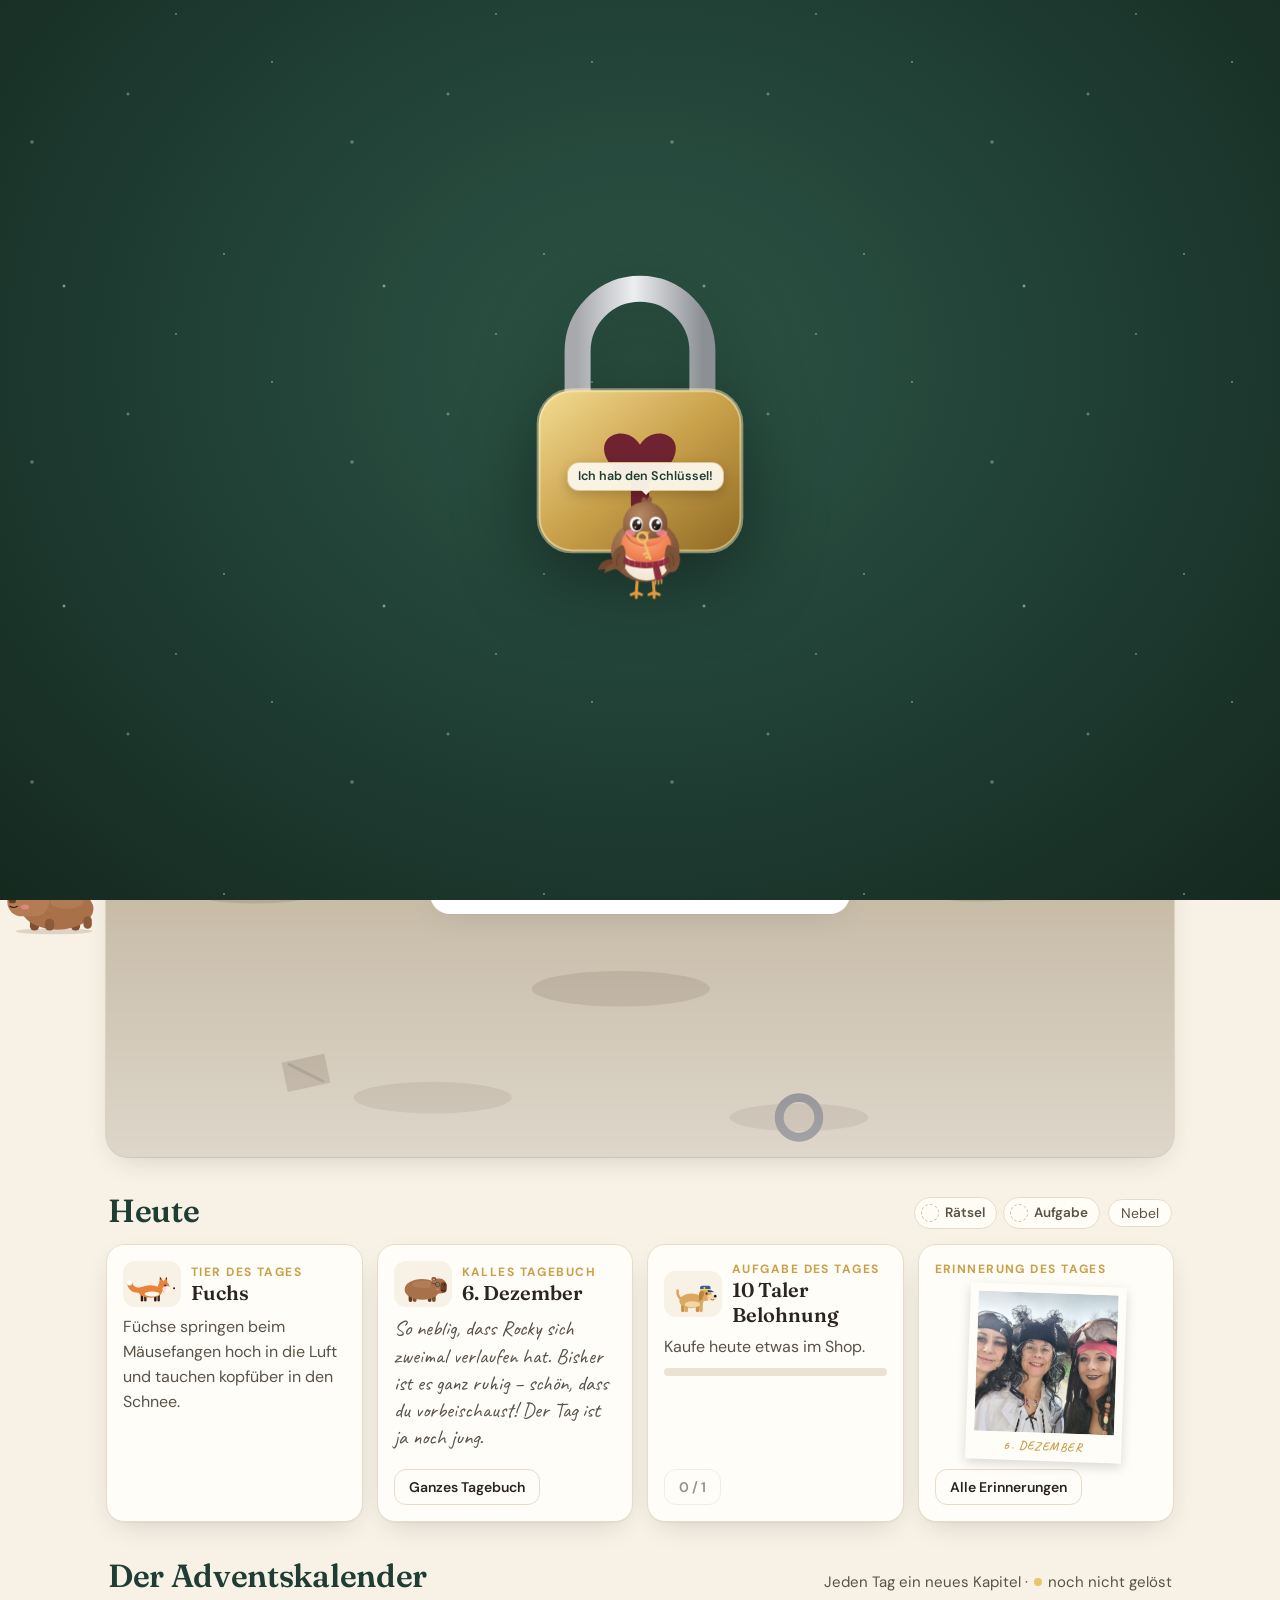
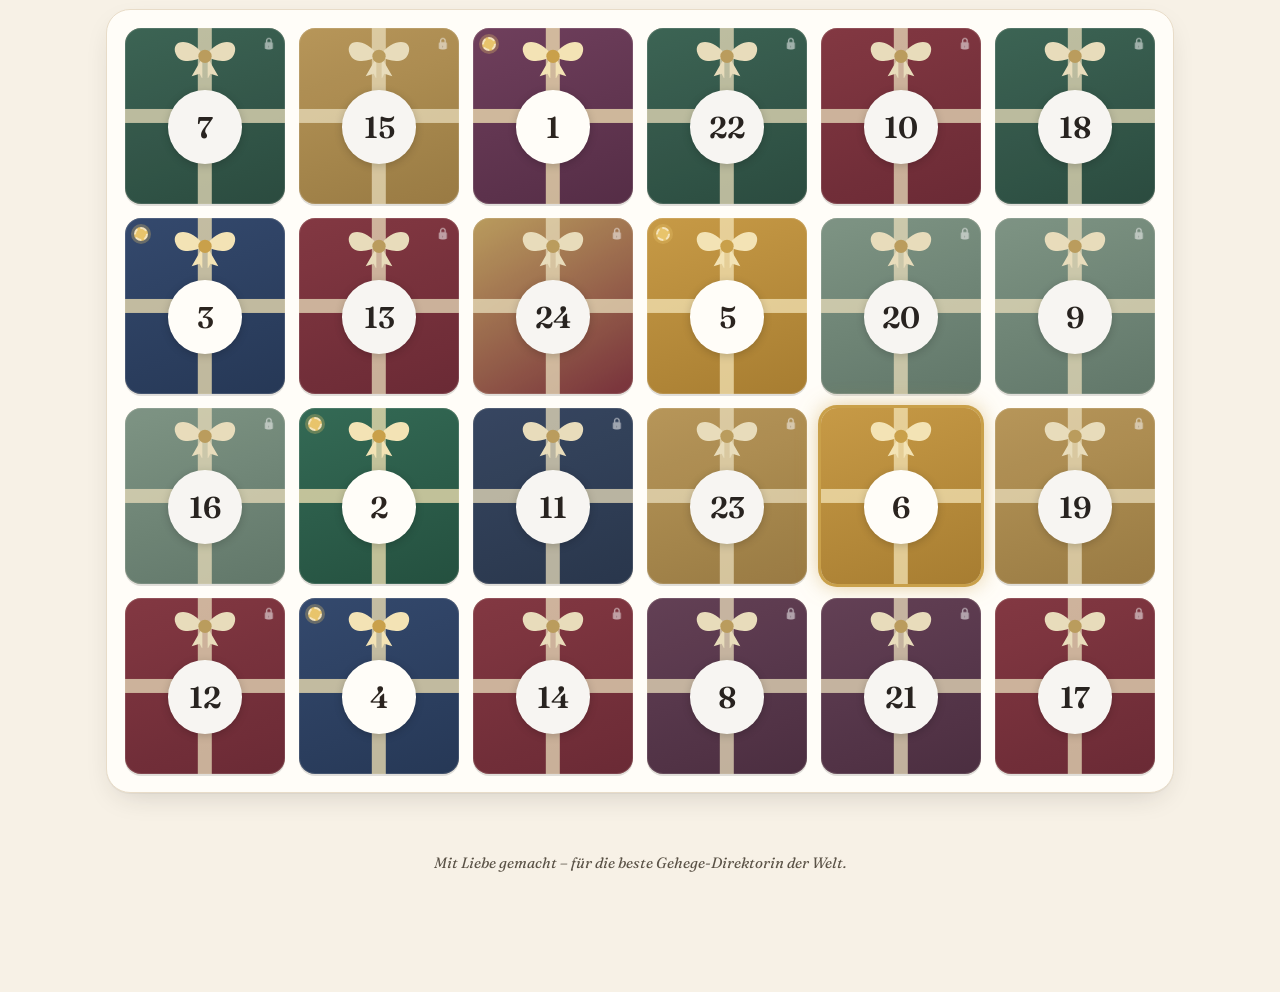
==== index.html @ f8e97eb0 "Knopf „Szene wiederholen“ auf dem Schloss-Bildschirm Co-Authored-By: Claude Opus 5.5 <noreply@anthro" ====
<!doctype html>
<html lang="de">
<head>
  <meta charset="utf-8">
  <meta name="robots" content="noindex, nofollow, noimageindex">
  <meta name="viewport" content="width=device-width, initial-scale=1, viewport-fit=cover">
  <title>Mamas tierischer Adventskalender</title>
  <meta name="theme-color" content="#1f3d33">
  <link rel="icon" href="data:image/svg+xml,<svg xmlns='http://www.w3.org/2000/svg' viewBox='0 0 100 100'><text y='.9em' font-size='90'>🐾</text></svg>">
  <link rel="icon" type="image/png" sizes="32x32" href="icons/icon-32.png">
  <link rel="apple-touch-icon" href="icons/icon-180.png">
  <link rel="manifest" href="manifest.webmanifest?v=20261123135200">
  <meta name="apple-mobile-web-app-title" content="Mamas Gehege">
  <meta name="apple-mobile-web-app-capable" content="yes">
  <meta name="color-scheme" content="light only">
  <link rel="preconnect" href="https://fonts.googleapis.com">
  <link rel="preconnect" href="https://fonts.gstatic.com" crossorigin>
  <link href="https://fonts.googleapis.com/css2?family=Caveat:wght@500;700&family=DM+Sans:opsz,wght@9..40,400;9..40,500;9..40,600;9..40,700&family=Fraunces:ital,opsz,wght@0,9..144,500;0,9..144,600;0,9..144,700;1,9..144,500;1,9..144,600&display=swap" rel="stylesheet">
  <link rel="stylesheet" href="style.css?v=20261123135200">
  <script>
    // Neue Version veröffentlicht? Dann sofort laden – auch in der App auf dem Home-Bildschirm.
    (function () {
      const BUILD = "20261123135200";
      const BUILD_ = BUILD;
      function check() {
        if (location.protocol === "file:") return;
        fetch("version.txt?t=" + Date.now(), { cache: "no-store" }).then(function (r) { return r.ok ? r.text() : null; }).then(function (t) {
          t = (t || "").trim();
          if (!/^[0-9]+$/.test(t) || t === BUILD_) return;
          var key = "reload-" + t;
          try { if (sessionStorage.getItem(key)) return; sessionStorage.setItem(key, "1"); } catch (e) {}
          var u = new URL(location.href); u.searchParams.set("v", t); location.replace(u.toString());
        }).catch(function () {});
      }
      check();
      document.addEventListener("visibilitychange", function () { if (!document.hidden) check(); });
    })();
  </script>
  <script src="test.js?v=20261123135200"></script>
</head>
<body>
  <div id="snow" aria-hidden="true"></div>

  <header id="hero">
    <div id="lights" aria-hidden="true"></div>
    <div class="hero-inner">
      <div class="hero-text">
        <p class="eyebrow">Advent 2026 <span class="eyebrow-long"><span class="dot">·</span> Eine Geschichte in 31 Kapiteln</span> <span id="title-heart" title="?">♥</span></p>
        <h1 id="title" aria-label="Mamas tierischer Adventskalender"></h1>
        <p class="subtitle">Hilf den Tieren, ihr Gehege in ein Winterparadies zu verwandeln.</p>
        <div id="countdown"></div>
      </div>
      <div class="hero-art" id="hero-art"></div>
    </div>
  </header>

  <nav id="topnav" aria-label="Navigation">
    <div class="nav-inner">
      <span class="nav-brand">Mamas Gehege</span>
      <div class="coins" title="Deine Taler"><span id="coin-icon"></span><b id="coin-count">0</b><span class="coins-label">Taler</span></div>
      <span class="nav-spacer"></span>
      <button id="hunger-pill" class="hunger-pill hidden"></button>
      <div class="nav-actions" id="nav-actions">
        <button id="games-btn" class="nav-btn">Spiele</button>
        <button id="shop-btn" class="nav-btn primary">Shop</button>
      </div>
      <div class="nav-icons" id="nav-icons"></div>
    </div>
  </nav>

  <main>
    <section class="block" id="block-zoo">
      <div class="block-head"><h2>Dein Gehege</h2><div class="zoo-progress" id="zoo-progress"></div></div>
      <div id="zoo"><div id="zoo-pen" class="pen inline"></div></div>
    </section>

    <section class="block" id="block-today">
      <div class="block-head"><h2>Heute</h2><div class="block-meta" id="today-meta"></div></div>
      <div id="today" aria-label="Heute im Gehege"></div>
    </section>

    <section class="block" id="block-calendar">
      <div class="block-head"><h2>Der Adventskalender</h2><span class="block-sub">Jeden Tag ein neues Kapitel<span class="cal-legend"> · <i class="leg-dot"></i> noch nicht gelöst</span></span></div>
      <div id="calendar" aria-label="Adventskalender"></div>
    </section>

    <section id="bonus" class="block hidden" aria-label="Bonus-Türchen">
      <div class="block-head"><h2 class="bonus-title">Die sieben Päckchen</h2><span class="block-sub bonus-sub">Die Geschichte geht weiter – bis Silvester.</span></div>
      <div id="calendar-bonus"></div>
    </section>

    <footer class="site-foot">Mit Liebe gemacht – für die beste Gehege-Direktorin der Welt.</footer>
  </main>

  <!-- Kapibara-Maskottchen -->
  <div id="capy-wrap">
    <div id="capy-bubble" class="bubble">Hallo Ute! 🍊</div>
    <svg id="capy" viewBox="0 0 220 160" aria-label="Kalle das Kapibara" role="img">
      <ellipse cx="120" cy="152" rx="92" ry="7" fill="rgba(80,40,10,.15)"/>
      <rect x="62" y="118" width="22" height="32" rx="10" fill="#7d4f33"/>
      <rect x="160" y="118" width="22" height="32" rx="10" fill="#7d4f33"/>
      <ellipse cx="128" cy="98" rx="86" ry="50" fill="#a8714a"/>
      <ellipse cx="150" cy="80" rx="40" ry="18" fill="#b8835b" opacity=".6"/>
      <rect x="98" y="122" width="22" height="28" rx="10" fill="#8a5a3b"/>
      <rect x="190" y="116" width="20" height="30" rx="10" fill="#8a5a3b"/>
      <g id="capy-head">
        <rect x="8" y="44" width="100" height="72" rx="34" fill="#b37c54"/>
        <ellipse cx="84" cy="46" rx="11" ry="9" fill="#7d4f33"/>
        <ellipse cx="84" cy="47" rx="6" ry="5" fill="#d99b7a"/>
        <g id="capy-eyes">
          <ellipse class="capy-eye" cx="64" cy="70" rx="5.5" ry="6.5" fill="#2b1a10"/>
          <circle cx="66" cy="68" r="1.8" fill="#fff"/>
        </g>
        <ellipse cx="50" cy="94" rx="10" ry="6" fill="#ff8fa3" opacity=".55"/>
        <ellipse cx="20" cy="78" rx="9" ry="7" fill="#6b4029"/>
        <ellipse cx="17" cy="76" rx="2" ry="2.6" fill="#2b1a10"/>
        <ellipse cx="24" cy="76" rx="2" ry="2.6" fill="#2b1a10"/>
        <path d="M14 92 q8 6 18 0" stroke="#2b1a10" stroke-width="2.5" fill="none" stroke-linecap="round"/>
      </g>
      <g id="capy-orange">
        <circle cx="60" cy="32" r="15" fill="#ff9f1c"/>
        <circle cx="55" cy="27" r="4" fill="#ffc46b"/>
        <path d="M60 17 q8 -8 14 -2 q-8 4 -14 2z" fill="#4caf50"/>
      </g>
    </svg>
  </div>

  <!-- Tierparade -->
  <div id="parade"></div>

  <button id="sound-toggle" title="Ton an/aus">🔔</button>

  <!-- Rätsel-Fenster -->
  <div id="modal" class="hidden" role="dialog" aria-modal="true">
    <div class="modal-card">
      <button class="modal-close" aria-label="Schließen">✖</button>
      <div class="modal-head">
        <div class="modal-art"></div>
        <div>
          <div class="modal-day"></div>
          <h2 class="modal-title"></h2>
        </div>
      </div>
      <div class="modal-story hidden"></div>
      <p class="modal-intro"></p>
      <div class="modal-body"></div>
    </div>
  </div>

  <div id="toast"></div>
  <div id="fx" aria-hidden="true"></div>

  <script src="munkel.js?v=20261123135200"></script>
  <script src="munkel-scenes.js?v=20261123135200"></script>
  <script src="app.js?v=20261123135200"></script>
  <script src="texts.js?v=20261123135200"></script>
  <script src="zoo.js?v=20261123135200"></script>
  <script src="animals.js?v=20261123135200"></script>
  <script src="photos.js?v=20261123135200"></script>
  <script src="games.js?v=20261123135200"></script>
  <script src="extras.js?v=20261123135200"></script>
  <script src="puzzles.js?v=20261123135200"></script>
  <script src="backup.js?v=20261123135200"></script>
  <script src="intro.js?v=20261123135200"></script>
  <script>App.start();</script>
</body>
</html>
---- style.css ----
:root {
  --bg: #fff4e8;
  --bg2: #ffe3e3;
  --card: #fffdf9;
  --ink: #5a3b2e;
  --ink-soft: #8b6b5c;
  --red: #e85d75;
  --red-dark: #c94060;
  --green: #4fae7f;
  --green-dark: #388a61;
  --gold: #ffb84d;
  --pink: #ffc2d1;
  --blue: #9ad0ec;
  --shadow: 0 6px 0 rgba(90, 59, 46, .15), 0 12px 24px rgba(90, 59, 46, .12);
  --radius: 22px;
}

* { box-sizing: border-box; -webkit-tap-highlight-color: transparent; }

html, body { margin: 0; padding: 0; }

body {
  font-family: "DM Sans", "Comic Sans MS", system-ui, sans-serif;
  color: var(--ink);
  background:
    radial-gradient(circle at 15% 10%, #ffe0ec 0, transparent 35%),
    radial-gradient(circle at 85% 30%, #e3f4ff 0, transparent 35%),
    radial-gradient(circle at 50% 100%, #e6f7e9 0, transparent 45%),
    var(--bg);
  min-height: 100vh;
  overflow-x: hidden;
  padding-bottom: 150px;
}

button { font-family: inherit; color: inherit; }

.hidden { display: none !important; }

/* ---------- Schnee ---------- */
#snow { position: fixed; inset: 0; pointer-events: none; z-index: 1; overflow: hidden; }
.flake {
  position: absolute; top: -40px; pointer-events: auto; cursor: pointer;
  color: #b9dcf2; user-select: none;
  animation: fall linear forwards;
  text-shadow: 0 0 4px #fff;
}
@keyframes fall {
  to { transform: translate(var(--drift), 110vh) rotate(360deg); }
}

/* ---------- Lichterkette ---------- */
#lights {
  position: relative; z-index: 3; height: 46px; display: flex; justify-content: space-around;
  padding: 0 10px; overflow: hidden;
}
#lights::before {
  content: ""; position: absolute; left: -5%; right: -5%; top: -30px; height: 50px;
  border-bottom: 3px solid #3f6b4f; border-radius: 0 0 50% 50%;
}
.bulb {
  position: relative; width: 16px; height: 24px; border-radius: 50% 50% 50% 50% / 60% 60% 40% 40%;
  margin-top: 16px; cursor: pointer; border: none; padding: 0;
  animation: glow 1.6s ease-in-out infinite alternate;
  transition: transform .2s;
}
.bulb::before { content: ""; position: absolute; top: -6px; left: 4px; width: 8px; height: 7px; background: #3f6b4f; border-radius: 2px; }
.bulb:hover { transform: scale(1.3) rotate(10deg); }
@keyframes glow { from { filter: brightness(.8); box-shadow: 0 0 4px currentColor; } to { filter: brightness(1.2); box-shadow: 0 0 16px 4px currentColor; } }

/* ---------- Header ---------- */
header { position: relative; z-index: 2; text-align: center; padding: 6px 16px 0; }
h1 {
  margin: 8px 0 0; font-size: clamp(30px, 6.5vw, 62px); line-height: 1.1; font-weight: 700;
  color: var(--red); text-shadow: 3px 3px 0 #fff, 6px 6px 0 rgba(232, 93, 117, .2);
}
h1 .t-letter { display: inline-block; cursor: pointer; transition: transform .15s; user-select: none; }
h1 .t-letter:hover { transform: translateY(-6px) rotate(-6deg); }
h1 .t-letter.jump { animation: jump .6s ease; }
h1 .t-word { display: inline-block; white-space: nowrap; margin: 0 .18em; }
h1 .t-green { color: var(--green); }
@keyframes jump { 0%{transform:translateY(0)} 30%{transform:translateY(-22px) rotate(-12deg) scale(1.2)} 60%{transform:translateY(4px)} 100%{transform:translateY(0)} }

.subtitle { margin: 6px 0 0; font-size: 18px; color: var(--ink-soft); }
#title-heart { display: inline-block; cursor: pointer; transition: transform .15s; }
#title-heart:active { transform: scale(1.5); }

#countdown { margin: 10px auto 0; font-size: 17px; color: var(--ink-soft); min-height: 1em; }
#countdown b { color: var(--red); }


/* ---------- Körbchen ---------- */
main { position: relative; z-index: 2; max-width: 980px; margin: 0 auto; padding: 0 16px; }

#basket {
  margin: 18px auto 18px; background: var(--card); border-radius: var(--radius);
  box-shadow: var(--shadow); padding: 12px 16px; border: 3px dashed #f3c8a8;
}
.basket-head { display: flex; align-items: center; gap: 8px; font-weight: 600; font-size: 18px; flex-wrap: wrap; }
.basket-icon { font-size: 28px; display: inline-block; }
.basket-icon.wiggle { animation: wiggle .5s ease 2; }
#basket-count { margin-left: auto; color: var(--ink-soft); font-weight: 500; font-size: 15px; }
#basket-letters { display: flex; flex-wrap: wrap; gap: 6px; margin-top: 10px; min-height: 40px; }
.b-letter {
  width: 36px; height: 42px; border-radius: 10px; display: grid; place-items: center;
  font-weight: 700; font-size: 22px; background: #fff0f3; border: 2px solid var(--pink);
  position: relative; cursor: pointer; transition: transform .2s;
}
.b-letter small { position: absolute; bottom: -2px; right: 3px; font-size: 9px; color: var(--ink-soft); font-weight: 500; }
.b-letter.empty { background: #f7efe9; border-color: #eadbd0; color: #d5c2b5; font-size: 16px; }
.b-letter:not(.empty):hover { transform: rotate(-8deg) scale(1.1); }
.b-letter.pop { animation: popIn .6s cubic-bezier(.3,1.8,.5,1); }
@keyframes popIn { 0%{transform:scale(0) rotate(-90deg)} 100%{transform:scale(1)} }

/* ---------- Kalender ---------- */
#calendar {
  display: grid; grid-template-columns: repeat(6, 1fr); gap: 14px;
  background: linear-gradient(160deg, #fbe0c8, #f6cdb3);
  border-radius: 30px; padding: 18px; box-shadow: var(--shadow);
  border: 4px solid #fff;
}
@media (max-width: 760px) { #calendar { grid-template-columns: repeat(4, 1fr); gap: 10px; padding: 12px; } }
@media (max-width: 420px) { #calendar { grid-template-columns: repeat(3, 1fr); } }

.door-wrap { perspective: 900px; aspect-ratio: 1 / 1.1; position: relative; }
.door-wrap.big { grid-column: span 2; aspect-ratio: auto; }
.door-inside {
  position: absolute; inset: 0; border-radius: 18px; background: #fff;
  display: grid; place-items: center; text-align: center; box-shadow: inset 0 4px 10px rgba(0,0,0,.1);
  overflow: hidden;
}
.door-inside .in-art { width: 70px; height: 50px; margin: 4px auto 0; }
.door-inside .in-letter { font-size: 34px; font-weight: 700; color: var(--red); line-height: 1; }
.door {
  position: absolute; inset: 0; border-radius: 18px; border: none; cursor: pointer;
  transform-origin: left center; transition: transform .7s cubic-bezier(.4,1.4,.5,1), box-shadow .2s;
  transform-style: preserve-3d; padding: 0;
  display: flex; flex-direction: column; align-items: center; justify-content: center;
  box-shadow: 0 5px 0 rgba(0,0,0,.15);
  font-family: inherit;
}
.door:hover { transform: rotateY(-14deg); }
.door .num {
  font-size: clamp(22px, 4.2vw, 34px); font-weight: 700; color: #fff;
  text-shadow: 2px 2px 0 rgba(0,0,0,.18);
}
.door .d-art { width: 72%; height: 42%; display: block; transition: transform .3s; filter: drop-shadow(0 2px 0 rgba(0,0,0,.12)); }
.door:hover .d-art { transform: scale(1.12) rotate(-4deg); }
.door .lock { position: absolute; top: 6px; right: 8px; font-size: 14px; opacity: .8; }
.door .knob { position: absolute; right: 9px; top: 50%; width: 9px; height: 9px; border-radius: 50%; background: rgba(255,255,255,.8); }
.door.c0 { background: var(--red); }
.door.c1 { background: var(--green); }
.door.c2 { background: #f6a443; }
.door.c3 { background: #8fb6e6; }
.door.c4 { background: #d38bd1; }
.door.c5 { background: #e4847b; }
.door::after {
  content: ""; position: absolute; inset: 6px; border-radius: 13px; border: 2px dashed rgba(255,255,255,.55); pointer-events: none;
}
.door.locked { filter: saturate(.55) brightness(1.02); }
.door.today { animation: todayPulse 1.4s ease-in-out infinite; }
@keyframes todayPulse { 0%,100% { box-shadow: 0 5px 0 rgba(0,0,0,.15), 0 0 0 0 rgba(255,184,77,.8); } 50% { box-shadow: 0 5px 0 rgba(0,0,0,.15), 0 0 0 9px rgba(255,184,77,0); } }
.door.open { transform: rotateY(-105deg); box-shadow: none; }
.door.open:hover { transform: rotateY(-95deg); }
.door.shake { animation: shake .5s; }
@keyframes shake { 0%,100%{translate:0} 20%{translate:-7px} 40%{translate:7px} 60%{translate:-5px} 80%{translate:5px} }
@keyframes wiggle { 0%,100%{transform:rotate(0)} 25%{transform:rotate(-12deg)} 75%{transform:rotate(12deg)} }

/* ---------- Kapibara ---------- */
#capy-wrap { position: fixed; left: 8px; bottom: 6px; z-index: 6; width: 150px; cursor: pointer; user-select: none; }
#capy { width: 100%; display: block; transition: transform .2s; overflow: visible; }
#capy-wrap:hover #capy { transform: rotate(-3deg); }
#capy.boing { animation: boing .6s ease; }
@keyframes boing { 0%,100%{transform:scale(1,1)} 30%{transform:scale(1.15,.85)} 60%{transform:scale(.9,1.12)} }
#capy-orange { transition: transform .5s cubic-bezier(.3,1.6,.5,1), opacity .3s; }
#capy-orange.gone { transform: translate(-30px, -160px) rotate(-200deg); opacity: 0; }
.capy-eye { transform-origin: 64px 70px; animation: blink 4.5s infinite; }
@keyframes blink { 0%,94%,100% { transform: scaleY(1); } 96% { transform: scaleY(.1); } }
#capy-head { transform-origin: 80px 110px; transition: transform .3s; }
#capy-wrap:hover #capy-head { transform: rotate(-6deg); }
@media (max-width: 600px) { #capy-wrap { width: 84px; } .b-letter { width: 30px; height: 36px; font-size: 18px; } #basket-letters { gap: 5px; } }

.bubble {
  position: absolute; background: #fff; border-radius: 16px; padding: 8px 12px; font-size: 15px;
  box-shadow: 0 4px 12px rgba(0,0,0,.15); white-space: nowrap; pointer-events: none;
  opacity: 0; transform: translateY(8px) scale(.8); transition: all .25s cubic-bezier(.3,1.6,.5,1);
}
.bubble.show { opacity: 1; transform: none; }
#capy-bubble { left: 20px; bottom: 100%; max-width: 70vw; white-space: normal; width: max-content; }
#capy-bubble::after { content: ""; position: absolute; left: 30px; bottom: -8px; border: 8px solid transparent; border-top-color: #fff; border-bottom: 0; }

#sound-toggle {
  position: fixed; right: 14px; bottom: 14px; z-index: 7; width: 52px; height: 52px; border-radius: 50%;
  border: 3px solid #fff; background: var(--gold); font-size: 24px; cursor: pointer; box-shadow: var(--shadow);
}
#sound-toggle:active { transform: scale(.9); }

/* ---------- Effekte ---------- */
#fx { position: fixed; inset: 0; pointer-events: none; z-index: 100; overflow: hidden; }
.particle { position: absolute; user-select: none; will-change: transform, opacity; }
.paw { position: absolute; font-size: 20px; opacity: .7; animation: pawFade 1.4s forwards; }
@keyframes pawFade { from { transform: scale(.4) rotate(var(--r)); opacity: .9; } 30% { transform: scale(1.1) rotate(var(--r)); } to { transform: scale(1) rotate(var(--r)); opacity: 0; } }

#toast {
  position: fixed; left: 50%; top: 20px; transform: translate(-50%, -250%); opacity: 0; z-index: 200;
  background: #fff; padding: 12px 20px; border-radius: 18px; box-shadow: var(--shadow);
  font-size: 17px; font-weight: 500; transition: transform .35s cubic-bezier(.3,1.5,.5,1), opacity .25s;
  max-width: calc(100vw - 32px); text-align: center;
}
#toast.show { transform: translate(-50%, 0); opacity: 1; }

/* ---------- Modal ---------- */
#modal {
  position: fixed; inset: 0; z-index: 50; background: rgba(90, 59, 46, .45);
  display: grid; place-items: center; padding: 16px; backdrop-filter: blur(3px);
  overflow-y: auto;
}
.modal-card {
  position: relative; background: var(--card); border-radius: 28px; width: min(1060px, 100%);
  padding: 28px clamp(16px, 3vw, 36px) 30px; box-shadow: 0 20px 60px rgba(0,0,0,.3); border: 4px solid #fff;
  animation: modalIn .45s cubic-bezier(.3,1.5,.5,1);
  max-height: calc(100vh - 32px); overflow-y: auto;
  background-image: radial-gradient(#fbe6da 1.2px, transparent 1.2px); background-size: 18px 18px;
}
@keyframes modalIn { from { transform: scale(.6) rotate(-4deg); opacity: 0; } }
.modal-close {
  position: absolute; top: 12px; right: 12px; width: 40px; height: 40px; border-radius: 50%; border: none;
  background: #f6e3d8; cursor: pointer; font-size: 16px; z-index: 2;
}
.modal-close:hover { background: var(--pink); transform: rotate(90deg); transition: .2s; }
.modal-head { display: flex; align-items: center; gap: 12px; padding-right: 40px; }
.modal-art { width: 110px; height: 80px; flex: none; }
.modal-day { color: var(--red); font-weight: 600; font-size: 15px; }
.modal-title { margin: 0; font-size: clamp(24px, 3.4vw, 34px); line-height: 1.15; text-wrap: balance; }
.modal-intro { font-size: 18px; line-height: 1.5; margin: 14px 0 18px; max-width: 75ch; }
.modal-body { min-height: 160px; }
.modal-foot { margin-top: 16px; display: flex; flex-direction: column; align-items: center; gap: 8px; }
.hint-text { background: #fff8d9; border: 2px dashed #f2d27a; border-radius: 14px; padding: 8px 12px; font-size: 15px; text-align: center; }

.btn {
  border: none; border-radius: 16px; padding: 12px 20px; font-size: 17px; font-weight: 600; cursor: pointer;
  background: var(--red); color: #fff; box-shadow: 0 4px 0 var(--red-dark); transition: transform .1s;
}
.btn:active { transform: translateY(3px); box-shadow: 0 1px 0 var(--red-dark); }
.btn-green { background: var(--green); box-shadow: 0 4px 0 var(--green-dark); }
.btn-soft { background: #fff1c9; color: var(--ink); box-shadow: 0 4px 0 #ecd18d; font-size: 15px; padding: 8px 16px; }
.btn:disabled { opacity: .5; cursor: default; }

.row { display: flex; gap: 10px; justify-content: center; align-items: center; flex-wrap: wrap; }
.center { text-align: center; }
.big-emoji { font-size: 56px; }
.text-in {
  font-family: inherit; font-size: 20px; padding: 10px 14px; border-radius: 14px; border: 3px solid #f3c8a8;
  outline: none; width: min(260px, 100%); text-align: center; color: var(--ink); background: #fff;
}
.text-in:focus { border-color: var(--red); }
.shake { animation: shake .5s; }
.feedback { min-height: 26px; text-align: center; font-size: 17px; margin-top: 8px; font-weight: 500; }

/* Belohnung */
.reward { text-align: center; padding: 10px 0; }
.reward .r-letter {
  display: inline-grid; place-items: center; width: 110px; height: 130px; margin: 10px auto;
  font-size: 80px; font-weight: 700; color: var(--red); background: #fff0f3; border-radius: 22px;
  border: 4px solid var(--pink); animation: letterIn 1s cubic-bezier(.3,1.6,.5,1);
  box-shadow: 0 8px 0 rgba(232, 93, 117, .25);
}
@keyframes letterIn { 0% { transform: scale(0) rotate(-360deg); } 100% { transform: scale(1); } }
.reward h3 { margin: 6px 0; font-size: 26px; }
.reward p { font-size: 17px; margin: 6px 0 14px; }

/* ---------- Spiel-Bausteine ---------- */
.grid { display: grid; gap: 8px; justify-content: center; margin: 0 auto; }
.tile {
  border: none; border-radius: 14px; background: #fff; box-shadow: 0 3px 0 #ead6c8; cursor: pointer;
  display: grid; place-items: center; font-size: 30px; transition: transform .12s, background .2s;
  aspect-ratio: 1; padding: 0; user-select: none;
}
.tile:hover { transform: scale(1.06); }
.tile:active { transform: scale(.94); }
.tile.sel { background: #ffe08a; box-shadow: 0 3px 0 #e2b84a; }
.tile.good { background: #c9f2d7; box-shadow: 0 3px 0 #8fd1a7; }
.tile.bad { background: #ffd0d0; }
.tile.done { opacity: .35; pointer-events: none; }

/* Memory */
.mem-card { perspective: 600px; aspect-ratio: 1; cursor: pointer; }
.mem-inner { position: relative; width: 100%; height: 100%; transition: transform .45s; transform-style: preserve-3d; }
.mem-card.flipped .mem-inner { transform: rotateY(180deg); }
.mem-face { position: absolute; inset: 0; border-radius: 14px; display: grid; place-items: center; backface-visibility: hidden; font-size: 34px; }
.mem-back { background: repeating-linear-gradient(45deg, var(--red), var(--red) 8px, #f07b8f 8px, #f07b8f 16px); color: #fff; font-size: 26px; box-shadow: 0 3px 0 var(--red-dark); }
.mem-front { background: #fff; transform: rotateY(180deg); box-shadow: 0 3px 0 #ead6c8; }
.mem-card.matched .mem-front { background: #c9f2d7; animation: wiggle .5s; }

/* Szene (Zählen etc.) */
.scene {
  position: relative; height: 280px; border-radius: 18px; overflow: hidden;
  background: linear-gradient(#cfeaff, #eef8ff 60%, #fff 60%, #f2f8ff);
  border: 3px solid #fff; box-shadow: inset 0 0 20px rgba(0,0,0,.06);
}
.scene .actor { position: absolute; font-size: 32px; transition: left 2.5s ease-in-out, top 2.5s ease-in-out; user-select: none; }

/* Whack */
.holes { display: grid; grid-template-columns: repeat(3, 1fr); gap: 12px; max-width: 330px; margin: 0 auto; }
.hole {
  aspect-ratio: 1; border-radius: 50%; background: radial-gradient(#6d4a36 55%, #8d6a52 56%); position: relative; overflow: hidden;
  cursor: pointer; border: none; padding: 0;
}
.hole .critter { position: absolute; left: 0; right: 0; bottom: -80%; font-size: 46px; text-align: center; transition: bottom .18s; }
.hole.up .critter { bottom: 10%; }
.hole.hit .critter { animation: wiggle .3s; }

.meter { height: 22px; border-radius: 12px; background: #f3e4da; overflow: hidden; margin: 10px auto; max-width: 360px; border: 2px solid #fff; }
.meter > div { height: 100%; width: 0; background: linear-gradient(90deg, var(--pink), var(--red)); transition: width .3s; border-radius: 12px; }

/* Labyrinth */
.maze { display: grid; gap: 0; margin: 0 auto; border-radius: 12px; overflow: hidden; border: 4px solid #6aa883; width: fit-content; touch-action: none; }
.maze .cell { width: min(30px, 7.4vw); height: min(30px, 7.4vw); display: grid; place-items: center; font-size: min(22px, 5.4vw); }
.maze .wall { background: #6aa883; }
.maze .wall::after { content: "🌲"; font-size: min(18px, 4.6vw); }
.maze .path { background: #f6f0df; }
.maze .trail { background: #ffe4b8; }
.dpad { display: grid; grid-template-columns: repeat(3, 56px); grid-template-rows: repeat(2, 52px); gap: 6px; justify-content: center; margin-top: 12px; }
.dpad button { border: none; border-radius: 14px; background: #fff; box-shadow: 0 3px 0 #ead6c8; font-size: 24px; cursor: pointer; }
.dpad button:active { transform: translateY(2px); }

/* Fangspiel */
.catch-area { position: relative; height: 320px; border-radius: 18px; overflow: hidden; background: linear-gradient(#1f3b63, #4a77a8 70%, #e9f4ff 70%); touch-action: none; user-select: none; }
.catch-area .fall { position: absolute; top: 0; font-size: 30px; }
.catch-area .catcher { position: absolute; bottom: 14px; font-size: 46px; transform: translateX(-50%); transition: left .05s linear; }
.catch-area .moon { position: absolute; right: 20px; top: 14px; font-size: 34px; }

/* Wortsuche */
.ws { display: grid; gap: 3px; margin: 0 auto; width: fit-content; user-select: none; }
.ws button { width: min(36px, 9.5vw); height: min(36px, 9.5vw); border: none; border-radius: 8px; background: #fff; font-family: inherit; font-weight: 600; font-size: min(19px, 4.8vw); cursor: pointer; box-shadow: 0 2px 0 #ead6c8; padding: 0; }
.ws button.sel { background: #ffe08a; }
.ws button.found { background: #c9f2d7; }
.word-list { display: flex; flex-wrap: wrap; gap: 6px; justify-content: center; margin-top: 10px; }
.word-list span { background: #fff; padding: 4px 10px; border-radius: 10px; font-weight: 600; }
.word-list span.found { text-decoration: line-through; background: #c9f2d7; }

/* Schiebepuzzle */
.slider { display: grid; grid-template-columns: repeat(3, min(84px, 24vw)); gap: 6px; justify-content: center; }
.slider button { aspect-ratio: 1; border: none; border-radius: 14px; background: #fff; box-shadow: 0 3px 0 #ead6c8; font-size: min(42px, 11vw); cursor: pointer; position: relative; }
.slider button small { position: absolute; top: 4px; left: 7px; font-size: 13px; color: var(--ink-soft); }
.slider button.empty { background: transparent; box-shadow: inset 0 0 0 3px dashed #ead6c8; cursor: default; }

/* Finale */
.slots { display: flex; flex-wrap: wrap; gap: 14px 22px; justify-content: center; margin: 10px 0 18px; }
.slot-word { display: flex; gap: 4px; }
.slot {
  width: min(34px, 8.5vw); height: min(42px, 10.5vw); border-radius: 9px; border: 2px dashed #e7b9a1; background: #fff;
  display: grid; place-items: center; font-size: min(22px, 5.6vw); font-weight: 700; cursor: pointer; padding: 0;
}
.slot.filled { border-style: solid; border-color: var(--red); background: #fff0f3; }
.slot.right { border-color: var(--green); background: #c9f2d7; }
.pool { display: flex; flex-wrap: wrap; gap: 6px; justify-content: center; }
.pool button { width: min(40px, 10vw); height: min(46px, 11.5vw); border-radius: 10px; border: none; background: #fff; box-shadow: 0 3px 0 #ead6c8; font-size: min(22px, 5.6vw); font-weight: 700; cursor: pointer; padding: 0; }
.pool button.used { visibility: hidden; }

.finale-overlay {
  position: fixed; inset: 0; z-index: 150; display: grid; place-items: center; padding: 16px;
  background: radial-gradient(circle, rgba(255,240,245,.97), rgba(255,214,224,.97));
  animation: fadeIn 1s;
}
@keyframes fadeIn { from { opacity: 0; } }
.finale-card { text-align: center; max-width: 640px; }
.finale-card h2 { font-size: clamp(30px, 7vw, 56px); color: var(--red); margin: 10px 0; line-height: 1.1; }
.finale-card .msg { font-size: 19px; line-height: 1.5; white-space: pre-line; }
.finale-animals { font-size: 44px; letter-spacing: 6px; }
.finale-animals span { display: inline-block; animation: hop .5s ease-in-out infinite alternate; }

@media (prefers-reduced-motion: reduce) {
  .walker .w-inner, .door.today, .modal-emoji, .finale-animals span { animation: none; }
}

/* ================= Gezeichnete Tiere ================= */
.ani { overflow: visible; display: block; }
.ani .la, .ani .lb, .ani .tl, .ani .fl { transform-box: fill-box; }
.ani .la, .ani .lb, .ani .fl { transform-origin: 50% 0; }
.ani .tl { transform-origin: 100% 100%; animation: wag 1.6s ease-in-out infinite alternate; }
.ani.walking .la { animation: legA .42s ease-in-out infinite alternate; }
.ani.walking .lb { animation: legA .42s ease-in-out infinite alternate-reverse; }
.ani.walking .up { animation: bob .21s ease-in-out infinite alternate; }
.ani.walking .tl { animation-duration: .5s; }
.ani.walking .fl { animation: flap .42s ease-in-out infinite alternate; }
@keyframes legA { from { transform: rotate(22deg); } to { transform: rotate(-22deg); } }
@keyframes bob { from { transform: translateY(0); } to { transform: translateY(-1.6px); } }
@keyframes wag { from { transform: rotate(-8deg); } to { transform: rotate(10deg); } }
@keyframes flap { from { transform: rotate(-10deg); } to { transform: rotate(16deg); } }

/* ================= Tierparade ================= */
#parade { position: fixed; left: 0; right: 0; bottom: 0; height: 220px; z-index: 4; pointer-events: none; }
.walker { position: absolute; left: 0; pointer-events: auto; cursor: pointer; animation: walk linear forwards; }
@keyframes walk { from { left: var(--from); } to { left: var(--to); } }
.walker.rtl .ani { transform: scaleX(-1); }
.walker .w-in { transition: filter .2s; transform-origin: 50% 100%; }
.walker:hover .w-in { filter: drop-shadow(0 0 5px #fff) drop-shadow(0 0 10px rgba(255, 200, 80, .9)); }
.walker.beam .w-in { animation: beamOut .55s ease-in forwards; }
.walker.beam::before {
  content: ""; position: absolute; left: 50%; bottom: 0; width: 130%; height: 260px; transform: translateX(-50%);
  background: linear-gradient(to top, rgba(255, 236, 150, .95), rgba(255, 236, 150, 0)); border-radius: 50% 50% 0 0;
  animation: ray .7s ease-out forwards; pointer-events: none;
}
@keyframes beamOut { 0% { transform: none; } 40% { transform: scale(1.08); filter: brightness(1.8) drop-shadow(0 0 12px #ffe680); } 100% { transform: translateY(-40px) scale(.15, 0); opacity: 0; filter: brightness(3); } }
@keyframes ray { 0% { opacity: 0; } 30% { opacity: 1; } 100% { opacity: 0; } }
.orb { position: absolute; width: 22px; height: 22px; border-radius: 50%; background: radial-gradient(#fff, #ffe680 50%, rgba(255, 200, 80, 0) 72%); box-shadow: 0 0 20px 8px rgba(255, 220, 120, .8); }

#gehege-btn {
  position: fixed; right: max(14px, env(safe-area-inset-right, 0px)); bottom: 76px; z-index: 7; display: flex; align-items: center; gap: 8px;
  padding: 8px 14px 8px 10px; border-radius: 999px; border: 3px solid #fff; background: var(--green); color: #fff;
  font-weight: 700; font-size: 16px; box-shadow: var(--shadow); cursor: pointer; font-family: inherit;
}
#gehege-btn:hover { background: var(--green-dark); }
#gehege-btn .g-count { background: rgba(255, 255, 255, .25); border-radius: 999px; padding: 2px 9px; font-variant-numeric: tabular-nums; }
#gehege-btn.bump { animation: bump .5s; }
@keyframes bump { 30% { transform: scale(1.2); } 60% { transform: scale(.95); } }

/* ================= Gehege ================= */
.gehege-overlay { position: fixed; inset: 0; z-index: 120; background: #fff8ef; display: flex; flex-direction: column; animation: fadeIn .3s; }
.g-head { display: flex; align-items: center; gap: 12px 24px; padding: 16px 70px 14px max(16px, env(safe-area-inset-left, 0px)); flex-wrap: wrap; position: relative; }
.g-head h2 { margin: 0; font-size: 28px; color: var(--green-dark); }
.g-sub { color: var(--ink-soft); font-size: 15px; }
.g-tabs { display: flex; gap: 4px; background: #f3e4da; padding: 4px; border-radius: 999px; }
.g-tab { border: none; background: transparent; padding: 8px 18px; border-radius: 999px; font-weight: 600; font-size: 15px; cursor: pointer; }
.g-tab.active { background: #fff; box-shadow: 0 2px 6px rgba(0, 0, 0, .1); }
.g-head .modal-close { top: 16px; right: 16px; }
.g-area { flex: 1; min-height: 0; padding: 0 max(16px, env(safe-area-inset-right, 0px)) 16px max(16px, env(safe-area-inset-left, 0px)); overflow: auto; }
.pen {
  position: relative; height: 100%; min-height: 420px; border-radius: 24px; overflow: hidden;
  background: linear-gradient(#c3e8b0, #90d08a); border: 10px solid #a0703f;
  box-shadow: inset 0 0 0 4px #c48a4f, inset 0 10px 30px rgba(0, 0, 0, .12);
}
.pen-decor { position: absolute; inset: 0; width: 100%; height: 100%; }
.pen-animal { position: absolute; transform: translateY(-100%); cursor: pointer; }
.pen-animal.flip .ani { transform: scaleX(-1); }
.pen-tag {
  position: absolute; bottom: 100%; left: 50%; transform: translateX(-50%); background: #fff; border-radius: 12px; padding: 6px 10px;
  box-shadow: 0 4px 12px rgba(0, 0, 0, .15); white-space: nowrap; text-align: center; z-index: 200; font-size: 13px; display: flex; flex-direction: column;
}
.pen-tag b { font-size: 15px; }
.pen-empty { position: absolute; left: 50%; top: 50%; transform: translate(-50%, -50%); background: #fff; border-radius: 20px; padding: 18px 22px; max-width: min(420px, 85%); text-align: center; line-height: 1.5; box-shadow: var(--shadow); }
.album h3 { margin: 18px 0 8px; font-size: 20px; }
.album h3 span { color: var(--ink-soft); font-weight: 500; font-size: 15px; }
.album-grid { display: grid; grid-template-columns: repeat(auto-fill, minmax(120px, 1fr)); gap: 10px; }
.album-card { background: #fff; border-radius: 16px; padding: 8px; text-align: center; box-shadow: 0 3px 0 #ead6c8; display: flex; flex-direction: column; gap: 2px; min-width: 0; }
.album-pic { height: 80px; }
.album-card small { color: var(--ink-soft); font-size: 12px; line-height: 1.3; }
.album-card.missing .album-pic { filter: brightness(0) opacity(.14); }
.album-card.missing b { color: #c8b5a8; }

@media (max-width: 600px) { #gehege-btn { font-size: 14px; bottom: 74px; } .g-head h2 { font-size: 22px; } }
@media (prefers-reduced-motion: reduce) { .ani.walking .la, .ani.walking .lb, .ani.walking .up { animation: none; } }

/* ================= Rätsel-Bausteine (v2) ================= */
.p-info { text-align: center; font-weight: 600; color: var(--ink-soft); margin: 4px 0 10px; font-variant-numeric: tabular-nums; }
.scroll-x { overflow-x: auto; max-width: 100%; display: flex; justify-content: safe center; padding-bottom: 4px; }
.riddle { margin: 6px auto 4px; max-width: 60ch; font-size: clamp(19px, 2.4vw, 23px); line-height: 1.55; background: #fff; border-radius: 20px; padding: 20px 24px; box-shadow: 0 3px 0 #ead6c8; font-style: italic; text-align: center; }
.quote { text-align: center; font-size: clamp(20px, 2.8vw, 28px); font-weight: 600; margin: 8px auto 18px; max-width: 34ch; line-height: 1.35; text-wrap: balance; }
.opt { font-size: 17px; padding: 12px 18px; }
.opt.ok, .opt.ok:disabled { background: #c9f2d7; box-shadow: 0 4px 0 #8fd1a7; opacity: 1; }
.opt.picked { outline: 3px solid var(--red); }
.opt-grid { display: grid; grid-template-columns: repeat(2, minmax(0, 320px)); gap: 12px; justify-content: center; }
@media (max-width: 560px) { .opt-grid { grid-template-columns: 1fr; } }
.btn.seg.on { background: var(--red); color: #fff; box-shadow: 0 4px 0 var(--red-dark); }
.tile.pal { width: 64px; height: 56px; aspect-ratio: auto; padding: 6px; }
.tile .ani, .mem-front .ani, .sd-cell .ani, .mm-slot .ani, .pan-a .ani, .diff-cell .ani, .s-pic .ani, .w-pic .ani { pointer-events: none; }
.mem-front { padding: 10px; }
.mem-back { font-size: 32px; font-weight: 700; }
.mem-card { min-width: 0; }

/* Nonogramm */
.nono { display: grid; gap: 0; align-items: end; user-select: none; }
.nono-cc { display: flex; flex-direction: column; align-items: center; justify-content: flex-end; font-size: 14px; font-weight: 600; line-height: 1.25; padding-bottom: 4px; color: var(--ink-soft); }
.nono-rc { font-size: 14px; font-weight: 600; padding-right: 8px; text-align: right; white-space: nowrap; align-self: center; color: var(--ink-soft); }
.nono-cc.ok, .nono-rc.ok { color: var(--green); }
.nono-cell { border: 1px solid #e3d2c6; background: #fff; padding: 0; cursor: pointer; border-radius: 0; position: relative; }
.nono-cell.br { border-right: 2px solid #b99a86; }
.nono-cell.bb { border-bottom: 2px solid #b99a86; }
.nono-cell.on { background: var(--ink); }
.nono-cell.x::after { content: "✕"; position: absolute; inset: 0; display: grid; place-items: center; color: #c2a796; font-size: 14px; }
.nono.solved .nono-cell.on { background: #e9a24f; transition: background .6s; }

/* Sudoku */
.sudoku { display: grid; margin: 0 auto; width: fit-content; border: 3px solid var(--ink); border-radius: 10px; overflow: hidden; }
.sd-cell { border: 1px solid #e3d2c6; background: #fff; padding: 6px; cursor: pointer; }
.sd-cell.br { border-right: 3px solid var(--ink); }
.sd-cell.bb { border-bottom: 3px solid var(--ink); }
.sd-cell.given { background: #f4e9e1; cursor: default; }
.sd-cell.sel { background: #ffe9a8; }
.sd-cell.bad { background: #ffd3d3; }
.sudoku.solved .sd-cell { background: #d8f4e1; }

/* Wimmelbild / Suchbild */
.scene.meadow { background: linear-gradient(#cfeaff, #e8f6ff 22%, #cde9bf 22%, #a8d79f); }
.scene .actor { cursor: pointer; transform: translateY(-50%); }
.scene .actor.flip .ani { transform: scaleX(-1); }
.scene .actor.hit { filter: drop-shadow(0 0 4px #fff) drop-shadow(0 0 8px #3fbf6f); }
.wanted { display: flex; flex-wrap: wrap; gap: 10px; justify-content: center; }
.want { background: #fff; border-radius: 14px; padding: 6px 10px; width: 150px; text-align: center; box-shadow: 0 3px 0 #ead6c8; }
.want .w-pic { height: 54px; }
.want small { display: block; font-size: 12px; line-height: 1.3; color: var(--ink-soft); }
.want.ok { background: #c9f2d7; }

/* Buchstaben */
.pool.big button, .slot-word.big .slot { width: min(46px, 9vw); height: min(54px, 11vw); font-size: min(26px, 5.6vw); }
.slot-word.big { gap: 6px; }

/* Orchester */
.tile.orch { padding: 14px; transition: transform .1s, filter .1s; }
.tile.orch.play { transform: scale(1.1); filter: brightness(1.08) drop-shadow(0 0 12px #ffd85a); }

/* Mastermind */
.mm-board { display: flex; flex-direction: column; gap: 6px; align-items: center; margin-bottom: 10px; }
.mm-row { display: flex; gap: 6px; align-items: center; }
.mm-row.current { margin: 6px auto 14px; justify-content: center; padding: 8px; background: #fff3d6; border-radius: 16px; width: fit-content; }
.mm-n { width: 22px; text-align: right; color: var(--ink-soft); font-weight: 600; font-variant-numeric: tabular-nums; }
.mm-slot { width: 58px; height: 50px; border-radius: 12px; border: 2px dashed #e0c3b0; background: #fff; padding: 4px; cursor: pointer; }
.mm-slot.done { border-style: solid; border-color: #f0e1d6; cursor: default; width: 50px; height: 42px; }
.mm-pegs { display: grid; grid-template-columns: repeat(2, 12px); gap: 4px; margin-left: 8px; }
.pg { width: 12px; height: 12px; border-radius: 50%; background: #eadfd6; display: block; }
.pg.b { background: var(--green); }
.pg.w { background: #f2c03e; }

/* Waage */
.scale { display: flex; align-items: flex-end; justify-content: center; gap: 12px; margin: 0 auto 14px; flex-wrap: wrap; }
.pan { display: flex; gap: 4px; align-items: flex-end; min-width: 130px; justify-content: center; padding: 8px 12px 6px; border-bottom: 6px solid #b48a6a; border-radius: 0 0 40% 40%; background: rgba(255,255,255,.6); }
.pan-a { width: 62px; height: 50px; }
.pan-q { font-size: 28px; font-weight: 700; color: var(--red); align-self: center; }
.fulcrum { width: 46px; height: 46px; border-radius: 50%; background: #b48a6a; color: #fff; display: grid; place-items: center; font-size: 26px; font-weight: 700; }
.scale.q .fulcrum { background: var(--red); }

/* Logik */
.two-col { display: grid; grid-template-columns: minmax(0, 1fr) minmax(0, 1.4fr); gap: 24px; align-items: start; }
@media (max-width: 760px) { .two-col { grid-template-columns: 1fr; } }
.clues { margin: 8px 0 0; padding-left: 22px; font-size: 17px; line-height: 1.55; }
.clues li { margin-bottom: 6px; }
.houses { display: grid; grid-template-columns: repeat(4, minmax(0, 1fr)); gap: 10px; }
@media (max-width: 480px) { .houses { grid-template-columns: repeat(2, minmax(0, 1fr)); } }
.house { display: flex; flex-direction: column; align-items: stretch; }
.roof { height: 34px; background: #c9584f; clip-path: polygon(50% 0, 100% 100%, 0 100%); }
.house-body { background: #fff; border-radius: 0 0 12px 12px; padding: 10px 8px; display: flex; flex-direction: column; gap: 8px; box-shadow: 0 3px 0 #ead6c8; text-align: center; }
.house-body select { font-family: inherit; font-size: 15px; padding: 6px; border-radius: 10px; border: 2px solid #f3c8a8; background: #fff; color: var(--ink); min-width: 0; }

/* Labyrinth */
.maze { margin: 0 auto; }
.maze .cell { font-size: 0; }
.maze .wall::after { content: none; }
.maze .wall { background: #4f8f63; }

/* Schiebepuzzle */
.slider { gap: 4px; background: #e9dcd1; padding: 4px; border-radius: 14px; width: fit-content; margin: 0 auto; }
.slider button { padding: 0; overflow: hidden; border-radius: 8px; }
.slider button small { background: rgba(255,255,255,.8); border-radius: 6px; padding: 0 4px; top: 3px; left: 3px; }
.slider.solved { gap: 0; }
.slider.solved small { display: none; }
.preview-pic svg { border-radius: 10px; display: block; }

/* Rangliste */
.rank { max-width: 420px; margin: 0 auto; font-size: 18px; line-height: 1.8; }

/* Geheimschrift */
.cipher-text { text-align: center; font-family: "Courier New", monospace; font-size: clamp(18px, 2.6vw, 26px); letter-spacing: 3px; font-weight: 700; background: #fff; border-radius: 14px; padding: 14px; word-spacing: 10px; line-height: 1.6; }
.wheel { display: inline-flex; flex-direction: column; gap: 2px; background: #fff; padding: 8px; border-radius: 12px; margin: 0 auto; }
.wheel-row { display: flex; gap: 2px; }
.wheel-row span { width: 26px; text-align: center; font-family: "Courier New", monospace; font-weight: 700; font-size: 17px; padding: 3px 0; background: #f7efe9; border-radius: 4px; }
.wheel-row.cipher span { background: #ffe1e7; color: var(--red-dark); }
.notes { display: block; width: 100%; max-width: 640px; margin: 0 auto; font-family: "Courier New", monospace; font-size: 17px; border-radius: 12px; border: 2px solid #f3c8a8; padding: 10px; color: var(--ink); background: #fff; }

/* Zuordnen */
.match { display: grid; grid-template-columns: 1fr 1fr; gap: 16px; max-width: 520px; margin: 0 auto; }
.match-col { display: flex; flex-direction: column; gap: 8px; }

/* Silbenrätsel */
.syll { display: flex; flex-wrap: wrap; gap: 8px; justify-content: center; margin-bottom: 18px; }
.syll span { background: #fff; border-radius: 10px; padding: 6px 12px; font-weight: 700; letter-spacing: 1px; box-shadow: 0 2px 0 #ead6c8; }
.syll span.used { text-decoration: line-through; opacity: .35; }
.syll-list { display: flex; flex-direction: column; gap: 8px; max-width: 760px; margin: 0 auto; }
.syll-row { display: grid; grid-template-columns: 28px minmax(0, 1fr) minmax(0, 220px); gap: 10px; align-items: center; background: #fff; border-radius: 14px; padding: 8px 12px; }
.syll-row .text-in { width: 100%; font-size: 17px; padding: 6px 10px; }
.syll-row.ok { background: #d8f4e1; }
.syll-n { font-weight: 700; color: var(--ink-soft); }
@media (max-width: 560px) { .syll-row { grid-template-columns: 24px 1fr; } .syll-row .text-in { grid-column: 1 / -1; } }

/* Siebenschläfer */
.tile.sleeper { position: relative; padding: 10px; transition: background .25s; background: #fff6c9; }
.tile.sleeper .zz { position: absolute; top: 4px; right: 8px; font-weight: 700; color: #7b78a8; font-size: 14px; display: none; }
.tile.sleeper.asleep { background: #dcd9ea; }
.tile.sleeper.asleep .ani { filter: grayscale(1) opacity(.5); }
.tile.sleeper.asleep .zz { display: block; }

/* Unterschiede */
.diff-grid { display: grid; gap: 3px; background: #fff; padding: 8px; border-radius: 14px; box-shadow: 0 3px 0 #ead6c8; }
.diff-cell { border-radius: 8px; cursor: pointer; padding: 2px; }
.diff-cell.hit { background: #c9f2d7; box-shadow: inset 0 0 0 2px #3fbf6f; }

/* Krimi */
.evidence { background: #fff8d9; border: 2px dashed #f2d27a; border-radius: 16px; padding: 12px 18px; font-size: 16px; line-height: 1.55; max-width: 760px; margin: 0 auto 16px; }
.evidence ul { margin: 6px 0 0; padding-left: 20px; }
.suspects { display: grid; grid-template-columns: repeat(auto-fill, minmax(150px, 1fr)); gap: 12px; }
.suspect { background: #fff; border: none; border-radius: 16px; padding: 10px; box-shadow: 0 3px 0 #ead6c8; cursor: pointer; display: flex; flex-direction: column; gap: 4px; text-align: center; font-family: inherit; }
.suspect:hover { transform: translateY(-2px); }
.suspect .s-pic { height: 70px; }
.suspect q { font-size: 14px; font-style: italic; }
.suspect small { font-size: 13px; color: var(--ink-soft); line-height: 1.35; }
.suspect.ok { background: #c9f2d7; }
.suspect.no { opacity: .45; }

/* Wortsuche */
.ws button { width: auto; height: auto; }

/* Finale */
.finale-animals { display: flex; justify-content: center; align-items: flex-end; gap: 6px; flex-wrap: wrap; letter-spacing: 0; }
.finale-sentence { font-size: clamp(26px, 6vw, 46px); font-weight: 700; color: var(--green); margin: 10px 0 16px; line-height: 1.15; }
.finale-card .sig { font-size: 20px; font-weight: 600; margin-top: 16px; }

/* ================= Seltenheit ================= */
.walker.r-selten .w-in { filter: drop-shadow(0 0 4px rgba(110, 170, 255, .95)); }
.walker.r-sehrselten .w-in { filter: drop-shadow(0 0 3px #fff) drop-shadow(0 0 8px rgba(180, 110, 255, .95)); }
.walker.r-legendaer .w-in { animation: legendGlow 1.1s ease-in-out infinite alternate; }
.walker.r-legendaer::after { content: "✨"; position: absolute; top: -18px; left: 45%; font-size: 18px; animation: twinkle .9s ease-in-out infinite alternate; pointer-events: none; }
@keyframes legendGlow { from { filter: drop-shadow(0 0 3px #ffe27a) drop-shadow(0 0 6px #ffc400); } to { filter: drop-shadow(0 0 6px #fff) drop-shadow(0 0 16px #ffb300); } }
@keyframes twinkle { from { opacity: .3; transform: scale(.7) rotate(-10deg); } to { opacity: 1; transform: scale(1.15) rotate(10deg); } }
.walker.beam .w-in { animation: beamOut .55s ease-in forwards; }
.rar { display: inline-block; font-size: 11px; font-weight: 700; letter-spacing: .04em; text-transform: uppercase; border-radius: 999px; padding: 2px 8px; margin-top: 3px; }
.rar.r-haeufig { background: #eef0e6; color: #6d7360; }
.rar.r-selten { background: #dcebff; color: #2f62b8; }
.rar.r-sehrselten { background: #efe0ff; color: #7b3fc4; }
.rar.r-legendaer { background: linear-gradient(90deg, #ffe58a, #ffc94a); color: #7a5300; }
.album-card.r-legendaer:not(.missing) { box-shadow: 0 3px 0 #e5b53a, 0 0 0 2px #ffd75a inset; }
.album-card.r-sehrselten:not(.missing) { box-shadow: 0 3px 0 #c9a6f0; }
.album-card.missing .rar { opacity: .8; }
.rar-sum { display: flex; flex-wrap: wrap; gap: 10px; margin-top: 4px; }
.rar-box { background: #fff; border-radius: 14px; padding: 8px 14px; display: flex; align-items: center; gap: 10px; box-shadow: 0 3px 0 #ead6c8; font-variant-numeric: tabular-nums; }
.rar-box .rar { margin: 0; }
.rar-hint { color: var(--ink-soft); margin: 10px 0 0; font-size: 15px; }
.album-card.locked .album-pic { filter: brightness(0) opacity(.07); }
.album-card.locked small { color: #b08a6e; font-weight: 600; }

/* ================= Polaroid ================= */
.cam-flash { position: fixed; inset: 0; background: #fff; z-index: 300; pointer-events: none; animation: camFlash .55s ease-out forwards; }
@keyframes camFlash { 0% { opacity: 0; } 12% { opacity: .95; } 100% { opacity: 0; } }
.pola-wrap {
  position: fixed; inset: 0; z-index: 250; display: flex; flex-direction: column; align-items: center; justify-content: center; gap: 18px;
  padding: 16px max(16px, env(safe-area-inset-right, 0px)) 16px max(16px, env(safe-area-inset-left, 0px));
  background: rgba(60, 40, 30, .35); animation: fadeIn .3s;
}
.pola-wrap.closing { background: transparent; transition: background .4s; }
.polaroid {
  position: relative; width: min(340px, 84vw); background: #fffdf8; padding: 14px 14px 12px; border-radius: 4px;
  box-shadow: 0 2px 2px rgba(0,0,0,.08), 0 18px 40px rgba(40, 20, 10, .35); transform: rotate(var(--rot));
  animation: polaIn .9s cubic-bezier(.2, 1.3, .4, 1) both; cursor: default;
}
@keyframes polaIn { 0% { transform: translateY(110vh) rotate(18deg); } 100% { transform: rotate(var(--rot)); } }
.pola-photo { aspect-ratio: 1 / 0.92; background: #1e1a17; overflow: hidden; }
.pola-photo svg { animation: develop 3.2s ease-out .6s both; }
.pola-photo.done svg { animation: none; }
@keyframes develop { 0% { filter: brightness(.15) sepia(1) contrast(.6); } 35% { filter: brightness(1.5) sepia(.6) saturate(.3) blur(1px); } 100% { filter: none; } }
.pola-cap { font-family: "Caveat", "Segoe Print", "Bradley Hand", cursive; font-size: 25px; line-height: 1.1; color: #3a2a24; margin-top: 12px; min-height: 2.2em; text-wrap: balance; }
.pola-cap b { font-weight: 700; color: var(--red-dark); }
.pola-meta { display: flex; justify-content: space-between; gap: 10px; font-family: "Caveat", cursive; font-size: 17px; color: #8b6b5c; margin-top: 4px; }
.pola-sticker {
  position: absolute; top: -12px; right: -14px; transform: rotate(12deg); font-weight: 700; font-size: 13px; letter-spacing: .05em; text-transform: uppercase;
  padding: 6px 12px; border-radius: 999px; box-shadow: 0 4px 10px rgba(0,0,0,.2);
}
.pola-sticker.r-selten { background: #dcebff; color: #2f62b8; }
.pola-sticker.r-sehrselten { background: #efe0ff; color: #7b3fc4; }
.pola-sticker.r-legendaer { background: linear-gradient(90deg, #ffe58a, #ffc94a); color: #7a5300; font-size: 15px; }
.polaroid.r-legendaer { box-shadow: 0 0 0 3px #ffd75a, 0 0 30px 6px rgba(255, 200, 60, .7), 0 18px 40px rgba(40, 20, 10, .35); }
.pola-wrap .btn { animation: fadeIn .4s .9s both; }
.album-card.has-photo { cursor: pointer; transition: transform .15s; }
.album-card.has-photo:hover { transform: translateY(-3px) rotate(-1deg); }
@media (prefers-reduced-motion: reduce) { .polaroid, .pola-photo svg { animation: none; } }

/* ================= Geschichte, Taler & Shop ================= */
#zoo { margin: 18px auto; background: var(--card); border-radius: 26px; box-shadow: var(--shadow); padding: 12px; border: 4px solid #fff; }
.zoo-bar { display: flex; align-items: center; gap: 12px 16px; flex-wrap: wrap; padding: 4px 6px 12px; }
.coins { display: inline-flex; align-items: center; gap: 6px; background: #fff7d6; border: 2px solid #f2d27a; border-radius: 999px; padding: 6px 14px 6px 8px; font-size: 18px; font-variant-numeric: tabular-nums; }
.coins b { font-size: 20px; }
.coins #coin-icon, .coins svg { display: inline-flex; }
.coins.bump { animation: bump .5s; }
.coins.big { font-size: 20px; }
.zoo-progress { flex: 1; min-width: 180px; display: flex; align-items: center; gap: 10px; color: var(--ink-soft); font-size: 15px; font-weight: 500; }
.zp-bar { flex: 1; height: 14px; background: #f0e3d8; border-radius: 99px; overflow: hidden; min-width: 80px; }
.zp-bar > div { height: 100%; background: linear-gradient(90deg, #8fd18a, var(--green)); border-radius: 99px; transition: width .8s; }
#shop-btn { position: relative; }
#shop-btn.has-new::after { content: ""; position: absolute; top: -4px; right: -4px; width: 14px; height: 14px; border-radius: 50%; background: #ffd84d; border: 2px solid #fff; animation: pulseDot 1.2s infinite; }
@keyframes pulseDot { 50% { transform: scale(1.35); } }
.pen.inline { height: auto; min-height: 0; aspect-ratio: 5 / 3; max-height: 62vh; border-width: 6px; border-radius: 18px; width: 100%; }
.pen .zoo-scene { position: absolute; inset: 0; }
.pen .zoo-scene svg { width: 100%; height: 100%; display: block; }
.zi-new { transform-box: fill-box; transform-origin: 50% 100%; animation: itemPop 1s cubic-bezier(.3, 1.6, .5, 1) both .3s; }
@keyframes itemPop { 0% { transform: scale(0) translateY(-30px); opacity: 0; } 100% { transform: none; opacity: 1; } }
.fw { transform-box: fill-box; transform-origin: center; animation: fwBurst 2.2s ease-out infinite; }
@keyframes fwBurst { 0% { transform: scale(.1); opacity: 0; } 15% { opacity: 1; } 60% { transform: scale(1); opacity: 1; } 100% { transform: scale(1.15); opacity: 0; } }
.fly-coin { position: absolute; pointer-events: none; }

.modal-story { display: flex; gap: 14px; align-items: flex-start; background: #fff8ea; border: 2px dashed #f0cf9a; border-radius: 18px; padding: 14px 16px; margin: 16px 0 6px; }
.modal-story p { margin: 0; font-size: 18px; line-height: 1.55; max-width: 72ch; }
.story-avatar { width: 74px; height: 56px; flex: none; }
@media (max-width: 560px) { .modal-story { flex-direction: column; } }

.r-coins { display: inline-flex; align-items: center; gap: 8px; font-size: 30px; font-weight: 700; color: #a3720f; background: #fff7d6; border: 3px solid #f2d27a; border-radius: 999px; padding: 8px 22px; margin: 6px 0 4px; animation: letterIn .8s cubic-bezier(.3, 1.6, .5, 1); }
.r-coins svg { width: 30px; height: 30px; }
.r-solution { color: var(--ink-soft); font-style: italic; }
.r-story { display: flex; gap: 16px; align-items: center; background: #fff; border-radius: 18px; padding: 12px 16px; margin: 10px auto 16px; max-width: 620px; text-align: left; box-shadow: 0 3px 0 #ead6c8; }
.r-story p { margin: 0; }
.r-item { width: 120px; height: 90px; flex: none; border-radius: 12px; overflow: hidden; }

.door-inside .in-item { width: 82%; height: 62%; border-radius: 10px; overflow: hidden; }
.door-inside { display: flex; flex-direction: column; align-items: center; justify-content: center; gap: 2px; }
.in-check { font-weight: 700; color: var(--green); font-size: 18px; }

#bonus { margin: 26px auto 0; text-align: center; }
#bonus.reveal { animation: modalIn .8s cubic-bezier(.3, 1.5, .5, 1); }
.bonus-title { margin: 0; font-size: clamp(22px, 3.4vw, 30px); color: #5b4aa8; }
.bonus-sub { margin: 4px 0 12px; color: var(--ink-soft); }
#calendar-bonus { display: grid; grid-template-columns: repeat(7, 1fr); gap: 12px; background: linear-gradient(160deg, #d9d4f5, #c9c0ee); border-radius: 30px; padding: 16px; border: 4px solid #fff; box-shadow: var(--shadow); }
@media (max-width: 760px) { #calendar-bonus { grid-template-columns: repeat(4, 1fr); gap: 10px; padding: 12px; } }
@media (max-width: 420px) { #calendar-bonus { grid-template-columns: repeat(3, 1fr); } }

.shop-overlay .g-area h3 { margin: 18px 0 10px; font-size: 20px; }
.shop-grid { display: grid; grid-template-columns: repeat(auto-fill, minmax(170px, 1fr)); gap: 12px; }
.shop-card { background: #fff; border-radius: 18px; padding: 10px; display: flex; flex-direction: column; gap: 4px; box-shadow: 0 3px 0 #ead6c8; min-width: 0; }
.shop-card .shop-pic { height: 110px; border-radius: 12px; overflow: hidden; background: #e9f5e2; }
.shop-card small { color: var(--ink-soft); line-height: 1.35; flex: 1; }
.shop-card .btn { font-size: 15px; padding: 9px 12px; }
.shop-price { display: flex; align-items: center; gap: 6px; font-weight: 700; color: #a3720f; min-height: 22px; }
.shop-card.hl { box-shadow: 0 0 0 4px #ffd84d, 0 3px 0 #ead6c8; }
.shop-card.owned { opacity: .7; }
.shop-card.locked .shop-pic { display: grid; place-items: center; background: #efe6dc; }
.shop-lock { font-size: 44px; font-weight: 700; color: #cdb9a8; }
.finale-overlay.night { background: radial-gradient(circle at 50% 20%, rgba(59, 79, 138, .97), rgba(20, 26, 52, .98)); }
.finale-overlay.night h2, .finale-overlay.night .msg, .finale-overlay.night .sig { color: #fff; }
@media (max-width: 600px) {
  #zoo { padding: 8px; }
  .zoo-bar { gap: 8px; padding-bottom: 8px; }
  .zoo-progress { order: 3; flex-basis: 100%; font-size: 13px; }
  #shop-btn { margin-left: auto; padding: 10px 18px; }
  .pen.inline { aspect-ratio: 4 / 3; }
  .pen.inline .pen-empty { font-size: 12px; padding: 8px 12px; line-height: 1.35; max-width: 82%; }
  .r-story { flex-direction: column; text-align: center; }
}

/* ================= Verstecke ================= */
#zoo, #calendar { position: relative; }
h1 { position: relative; z-index: 2; }
.hider { position: absolute; overflow: hidden; pointer-events: none; z-index: 3; }
.door-wrap .hider { z-index: 0; }
.hider .w-in { transform: translateY(105%); animation: peekA 9s ease-in-out infinite; }
.hider svg { pointer-events: auto; cursor: pointer; display: block; }
.hider .flipx .ani { transform: scaleX(-1); }
@keyframes peekA { 0%, 40% { transform: translateY(105%); } 50%, 80% { transform: translateY(0); } 88%, 100% { transform: translateY(105%); } }
.hider.r-selten svg { filter: drop-shadow(0 0 3px rgba(110, 170, 255, .95)); }
.hider.r-sehrselten svg { filter: drop-shadow(0 0 4px rgba(180, 110, 255, .95)); }
.hider.r-legendaer svg { filter: drop-shadow(0 0 6px #ffc400); }
.hider.beam .w-in { animation: beamOut .55s ease-in forwards; }
.hider.leaving { transition: opacity .6s; opacity: 0; }
.modal-card .hider { z-index: 5; }

/* ================= Tiere reagieren auf Neues ================= */
.pen-say {
  position: absolute; bottom: 100%; left: 50%; transform: translateX(-50%); background: #fff; border-radius: 12px; padding: 5px 9px;
  font-size: 13px; line-height: 1.3; width: max-content; max-width: 190px; box-shadow: 0 4px 12px rgba(0, 0, 0, .18); z-index: 300;
  text-align: center; animation: sayIn .35s cubic-bezier(.3, 1.6, .5, 1);
}
@keyframes sayIn { from { opacity: 0; transform: translateX(-50%) translateY(8px) scale(.6); } to { opacity: 1; transform: translateX(-50%); } }
.pen-say b { display: block; color: var(--red-dark); font-size: 12px; }
.pen-animal.guest { transition: opacity .6s; }
.shop-grid.small { grid-template-columns: repeat(auto-fill, minmax(140px, 1fr)); }
.shop-grid.small .shop-pic { height: 80px; }
@media (max-width: 600px) { .pen-say { font-size: 11px; max-width: 130px; padding: 4px 7px; } }

/* ================= Runde 7: Feinschliff ================= */
/* Lichterkette nicht mehr abgeschnitten */
#lights { height: 70px; }

/* Kalles Sprechblase liegt über den Knöpfen */
#capy-wrap { z-index: 9; }
#capy-bubble { max-width: min(230px, 62vw); font-size: 14px; }

/* Türchen als Päckchen */
.door { z-index: 2; overflow: hidden; }
.door-inside { z-index: 0; }
.door::after { content: none; }
.door .ribbon-v, .door .ribbon-h { position: absolute; background: rgba(255, 255, 255, .78); box-shadow: 0 0 0 2px rgba(255, 255, 255, .25); pointer-events: none; }
.door .ribbon-v { top: 0; bottom: 0; left: 50%; width: 13%; transform: translateX(-50%); }
.door .ribbon-h { left: 0; right: 0; top: 50%; height: 12%; transform: translateY(-50%); }
.door .bow { position: absolute; top: 4%; left: 50%; width: 50%; transform: translateX(-50%); pointer-events: none; }
.door .bow svg { width: 100%; display: block; }
.door .num {
  position: relative; z-index: 1; display: grid; place-items: center; width: 52%; aspect-ratio: 1; border-radius: 50%;
  background: #fff; color: var(--ink); text-shadow: none; font-size: clamp(18px, 3.4vw, 30px); box-shadow: 0 3px 0 rgba(0, 0, 0, .12); margin-top: 14%;
}
.door .paw { position: absolute; left: 8%; bottom: 6%; width: 18%; color: #fff; opacity: .55; pointer-events: none; }
.door .paw svg { width: 100%; display: block; }
.door .lock { z-index: 1; }
.door-inside .in-paw { width: 34%; color: #e7d5c8; }
.door-inside .in-paw svg { width: 100%; display: block; }
.modal-art { width: 110px; height: 78px; border-radius: 16px; overflow: hidden; box-shadow: 0 3px 0 #ead6c8; }

/* Verstecke: echte Dahinter-Position, nichts wird abgeschnitten */
.hider { position: absolute; pointer-events: none; z-index: 1; overflow: visible; }
.hider.edge { overflow: hidden; }
.hider .w-in { transform: none; animation: peekB 9s ease-in-out infinite; }
.hider.edge .w-in { transform: translateY(105%); animation-name: peekA; }
@keyframes peekB { 0%, 40% { transform: translate(0, 0); } 50%, 80% { transform: translate(var(--px), var(--py)); } 88%, 100% { transform: translate(0, 0); } }
.door-wrap .hider, .modal-card .hider { z-index: 1; }
#zoo, #calendar { z-index: 2; }
.modal-story { position: relative; z-index: 2; }
.shop-grid { position: relative; }
.shop-card { position: relative; z-index: 2; }
.g-tabs { position: relative; z-index: 2; }

/* Bewegliche Figuren im Gehege */
.prop { position: absolute; pointer-events: none; }
.prop svg { display: block; }
.prop-vogel.flipx svg { transform: scaleX(-1); }
.prop-vogel.flying svg { animation: flapBird .18s ease-in-out infinite alternate; }
.prop-vogel.pecking svg { animation: peck .45s ease-in-out infinite; transform-origin: 70% 80%; }
@keyframes flapBird { from { transform: translateY(0) scaleY(1); } to { transform: translateY(-4px) scaleY(.85); } }
.prop-vogel.flipx.flying svg { animation-name: flapBirdF; }
@keyframes flapBirdF { from { transform: scaleX(-1) translateY(0); } to { transform: scaleX(-1) translateY(-4px) scaleY(.85); } }
@keyframes peck { 0%, 100% { transform: rotate(0); } 50% { transform: rotate(18deg); } }

/* Shop mit Reitern */
.shop-tabwrap { padding: 0 max(16px, env(safe-area-inset-right, 0px)) 12px max(16px, env(safe-area-inset-left, 0px)); }
.shop-tabs { display: flex; flex-wrap: wrap; gap: 6px; background: #f3e4da; padding: 5px; border-radius: 18px; width: fit-content; max-width: 100%; }
.shop-tabs .g-tab { display: inline-flex; align-items: center; gap: 6px; }
.tab-n { background: var(--red); color: #fff; font-size: 12px; border-radius: 99px; padding: 1px 7px; font-variant-numeric: tabular-nums; }
.shop-grid { display: grid; grid-template-columns: repeat(auto-fill, minmax(190px, 1fr)); gap: 14px; }
.shop-card { background: #fff; border-radius: 18px; padding: 10px; display: flex; flex-direction: column; gap: 8px; box-shadow: 0 3px 0 #ead6c8; }
.shop-card .shop-pic { height: 120px; }
.shop-info { display: flex; flex-direction: column; gap: 2px; flex: 1; }
.shop-info b { font-size: 17px; }
.shop-buy { display: flex; align-items: center; justify-content: space-between; gap: 8px; }
.shop-buy .btn { padding: 8px 14px; font-size: 15px; }
.shop-buy .btn.btn-soft { font-size: 13px; }
.shop-price { font-size: 17px; }
.shop-grid.mini { grid-template-columns: repeat(auto-fill, minmax(130px, 1fr)); }
.shop-grid.mini .shop-pic { height: 80px; }
.shop-grid.mini .shop-buy, .shop-grid.mini small { display: none; }
.shop-card.owned { opacity: 1; }
.shop-empty { text-align: center; color: var(--ink-soft); font-size: 17px; padding: 30px 10px; }
@media (max-width: 600px) { .shop-grid { grid-template-columns: repeat(2, minmax(0, 1fr)); gap: 10px; } .shop-card .shop-pic { height: 90px; } .shop-buy { flex-direction: column; align-items: stretch; } }

/* ================= Füttern & Hunger ================= */
.hunger-pill { border: 2px solid #f2b8c3; background: #fff0f3; color: var(--red-dark); font-weight: 600; font-size: 14px; border-radius: 999px; padding: 6px 12px; cursor: pointer; animation: pulseDot 1.6s infinite; }
.pen-animal.sad .ani { filter: saturate(.45) brightness(.92); }
.pen-animal.sad .pa-in { transform: translateY(2px) rotate(-3deg); }
.tear { position: absolute; top: 18%; right: 22%; width: 7px; height: 10px; background: #7fc0e2; border-radius: 50% 50% 50% 50% / 30% 30% 70% 70%; animation: tearDrop 2.2s ease-in infinite; pointer-events: none; }
.pen-animal.flip .tear { right: auto; left: 22%; }
@keyframes tearDrop { 0%, 30% { opacity: 0; transform: translateY(0); } 40% { opacity: 1; } 100% { opacity: 0; transform: translateY(18px); } }
.pen-tag { pointer-events: auto; }
.pen-tag .hungry-note { color: var(--red-dark); font-weight: 700; }
.feed-btn { margin-top: 6px; display: inline-flex; align-items: center; gap: 6px; border: none; border-radius: 10px; background: var(--green); color: #fff; font-family: inherit; font-weight: 600; font-size: 13px; padding: 6px 10px; cursor: pointer; }
.feed-btn.empty { background: #fff1c9; color: var(--ink); }
.feed-btn .feed-ic { width: 20px; height: 20px; display: inline-block; }
.food-pop { position: absolute; left: 50%; bottom: 60%; width: 30px; height: 30px; transform: translateX(-50%); animation: foodPop 1.3s ease-in forwards; pointer-events: none; }
@keyframes foodPop { 0% { transform: translate(-50%, -40px) scale(.5); opacity: 0; } 25% { transform: translate(-50%, -30px) scale(1.2); opacity: 1; } 70% { transform: translate(-50%, 0) scale(1); opacity: 1; } 100% { transform: translate(-50%, 10px) scale(.2); opacity: 0; } }
.food-card .food-pic { display: grid; place-items: center; padding: 16px; }
.food-card .food-pic svg { width: 70px !important; height: 70px !important; }
.food-card.nobody { opacity: .7; }
.food-stock { font-size: 14px; color: var(--green-dark); margin-top: 4px; }
.food-buy { justify-content: flex-start; flex-wrap: wrap; }
.shop-note { color: var(--ink-soft); margin: 0 0 12px; }

/* ================= Großes, zoombares Gehege ================= */
.pen-viewport { position: relative; width: 100%; height: 100%; min-height: 420px; overflow: hidden; border-radius: 24px; background: #6a8f5f; touch-action: none; cursor: grab; border: 10px solid #a0703f; box-shadow: inset 0 0 0 4px #c48a4f; }
.pen-viewport.dragging { cursor: grabbing; }
.pen.pen-world { position: absolute; left: 0; top: 0; transform-origin: 0 0; border: none; border-radius: 0; min-height: 0; box-shadow: none; --inv: 1; }
.pen-world .pen-tag, .pen-world .pen-say { scale: var(--inv); transform-origin: 50% 100%; }
.pen-world .pen-empty { scale: var(--inv); }
.zoom-ctrl { position: absolute; right: 12px; bottom: 12px; display: flex; gap: 6px; z-index: 500; }
.zoom-ctrl button { border: none; border-radius: 12px; background: #fff; box-shadow: 0 3px 0 #ead6c8; font-family: inherit; font-weight: 700; font-size: 18px; min-width: 42px; height: 42px; padding: 0 12px; cursor: pointer; color: var(--ink); }
.zoom-ctrl button:last-child { font-size: 14px; }

/* ================= Spielecke ================= */
.game-menu { display: grid; grid-template-columns: repeat(auto-fit, minmax(260px, 1fr)); gap: 16px; max-width: 820px; margin: 0 auto; }
.game-card { background: #fff; border-radius: 22px; padding: 18px; box-shadow: 0 3px 0 #ead6c8; display: flex; flex-direction: column; gap: 6px; align-items: flex-start; }
.game-card h3 { margin: 4px 0 0; font-size: 22px; }
.game-card p { margin: 0; color: var(--ink-soft); line-height: 1.45; flex: 1; }
.game-art { width: 130px; height: 100px; }
.game-high { font-weight: 600; color: var(--green-dark); }
.game-wrap { position: relative; width: fit-content; margin: 0 auto; }
.game-canvas { display: block; border-radius: 18px; box-shadow: 0 6px 20px rgba(0, 0, 0, .15); touch-action: none; background: #dff1fb; }
.game-panel { position: absolute; inset: 0; display: flex; flex-direction: column; align-items: center; justify-content: center; gap: 10px; background: rgba(255, 253, 249, .88); border-radius: 18px; text-align: center; padding: 16px; }
.game-panel b { font-size: 26px; }
.game-score { font-size: 34px; font-weight: 700; color: var(--red); }
.game-secret { background: #fff7d6; border: 2px solid #f2d27a; border-radius: 16px; padding: 10px 16px; display: flex; flex-direction: column; gap: 2px; animation: popIn .6s cubic-bezier(.3, 1.8, .5, 1); }
.game-secret b { font-size: 18px; color: #a3720f; }

/* ================= Spiele im Vollbild + Seite pausiert ================= */
.games-overlay .g-area { display: flex; flex-direction: column; padding-bottom: 0; }
.games-overlay.playing .g-sub { display: none; }
.games-overlay.playing .g-head { padding-top: 8px; padding-bottom: 6px; }
.games-overlay.playing .g-head h2 { font-size: 22px; }
.game-bar { display: flex; align-items: center; gap: 12px; margin-bottom: 8px; flex-wrap: wrap; }
.game-bar b { font-size: 18px; }
.game-bar .btn { padding: 7px 14px; font-size: 14px; }
.game-rec { margin-left: auto; color: var(--green-dark); font-weight: 600; font-variant-numeric: tabular-nums; }
.game-wrap { position: relative; width: 100%; margin: 0; }
.game-canvas { border-radius: 16px; }
body.game-open main, body.game-open header, body.game-open #parade, body.game-open #snow, body.game-open #capy-wrap,
body.game-open #lights, body.game-open #gehege-btn, body.game-open #sound-toggle, body.game-open > .hider { visibility: hidden; }
body.game-open #snow, body.game-open #parade { display: none; }

/* ================= Nikolaus-Geschenk ================= */
.post-run { position: fixed; left: 0; bottom: 90px; z-index: 260; display: flex; align-items: flex-end; pointer-events: none; }
.post-cart svg, .post-dog svg { display: block; overflow: visible; }
.post-cart { margin-right: -14px; }
.post-dog { position: relative; }
.post-run.rolling .wheel { animation: wheelSpin .6s linear infinite; }
@keyframes wheelSpin { to { transform: rotate(360deg); } }
.post-bubble { left: 50%; bottom: 100%; transform: translateX(-50%) translateY(8px) scale(.8); font-weight: 600; }
.post-bubble.show { transform: translateX(-50%); }
.gift-parcel { position: fixed; z-index: 270; border: none; background: none; padding: 0; cursor: pointer; animation: parcelBob 1.4s ease-in-out infinite 1.3s; }
.gift-parcel .parcel-svg { width: 100%; height: 100%; display: block; overflow: visible; filter: drop-shadow(0 0 18px rgba(255, 216, 77, .8)); }
@keyframes parcelBob { 0%, 100% { translate: 0 0; } 50% { translate: 0 -10px; } }
.gift-hint { position: absolute; top: 100%; left: 50%; transform: translateX(-50%); margin-top: 8px; background: #fff; border-radius: 14px; padding: 8px 14px; font-weight: 600; white-space: nowrap; box-shadow: var(--shadow); font-size: 15px; animation: fadeIn .4s 1.3s both; }
.gift-parcel .p-lid, .gift-parcel .p-bow, .gift-parcel .p-body { transform-box: fill-box; transform-origin: 50% 100%; }
.gift-parcel.opening { animation: parcelShake .55s ease-in-out; }
@keyframes parcelShake { 0%, 100% { rotate: 0deg; } 20% { rotate: -8deg; } 40% { rotate: 8deg; } 60% { rotate: -6deg; } 80% { rotate: 5deg; } }
.gift-parcel.opening .p-lid { animation: lidOff 1s cubic-bezier(.3, .7, .4, 1) .5s forwards; }
.gift-parcel.opening .p-body { animation: bodyGlow 1s ease-out .6s forwards; }
@keyframes lidOff { to { transform: translate(-30px, -140px) rotate(-40deg); opacity: 0; } }
@keyframes bodyGlow { 40% { transform: scale(1.08); filter: brightness(1.3); } 100% { transform: scale(1.3); opacity: 0; } }
.gift-letter .finale-card { background: #fffdf8; border-radius: 26px; padding: 24px clamp(16px, 4vw, 40px); box-shadow: 0 20px 60px rgba(0, 0, 0, .2); max-width: 620px; }
.gift-letter h2 { font-size: clamp(26px, 5vw, 40px); }
.gift-msg { text-align: left; font-family: "Caveat", "Segoe Print", cursive; font-size: clamp(21px, 2.6vw, 26px); line-height: 1.35; }
@media (max-width: 600px) { .post-run { bottom: 70px; } }
.finale-overlay { overflow-y: auto; place-items: safe center; padding-block: max(16px, env(safe-area-inset-top, 0px)) max(24px, env(safe-area-inset-bottom, 0px)); }
.finale-card { margin: auto; }
@media (max-width: 600px) { .gift-letter .finale-animals .fa svg { width: 52px !important; height: auto !important; } .gift-msg { font-size: 20px; } }
.gift-letter { z-index: 280; }

/* ================= Paket 1: Stimmung ================= */
.pen.night .pen-animal .ani { filter: brightness(.78) saturate(.85); }
.pen.night .pen-animal.sad .ani { filter: brightness(.7) saturate(.4); }
.weather { position: absolute; inset: 0; pointer-events: none; z-index: 150; }
.weather.w-schnee, .pen.storm::after {
  background-image: radial-gradient(2.5px 2.5px at 20px 30px, #fff 50%, transparent 51%), radial-gradient(2px 2px at 80px 120px, #fff 50%, transparent 51%), radial-gradient(3px 3px at 140px 60px, #fff 50%, transparent 51%), radial-gradient(2px 2px at 200px 150px, #fff 50%, transparent 51%), radial-gradient(2.5px 2.5px at 260px 90px, #fff 50%, transparent 51%);
  background-size: 300px 200px; animation: snowFall 9s linear infinite; opacity: .9;
}
@keyframes snowFall { from { background-position: 0 -200px, 0 -200px, 0 -200px, 0 -200px, 0 -200px; } to { background-position: 40px 0, -30px 0, 20px 0, -10px 0, 30px 0; } }
.pen.storm::after { content: ""; position: absolute; inset: 0; z-index: 160; background-size: 120px 90px; animation-duration: 1.6s; pointer-events: none; background-color: rgba(255, 255, 255, .25); }
.weather.w-nebel { background: linear-gradient(to top, rgba(255, 255, 255, .55), rgba(255, 255, 255, .15) 60%, rgba(255, 255, 255, .35)); animation: fogDrift 12s ease-in-out infinite alternate; }
@keyframes fogDrift { from { opacity: .7; } to { opacity: 1; } }
.weather.w-wolkig { background: linear-gradient(rgba(120, 130, 145, .18), transparent 45%); }
.music-toggle { position: fixed; right: max(76px, calc(env(safe-area-inset-right, 0px) + 76px)); bottom: 14px; z-index: 7; width: 52px; height: 52px; border-radius: 50%; border: 3px solid #fff; background: #c77dff; color: #fff; font-size: 24px; font-weight: 700; cursor: pointer; box-shadow: var(--shadow); }
.music-toggle.off { background: #d9cde6; }
.wreath { display: block; margin: 6px auto 0; width: 120px; border: none; background: none; padding: 0; cursor: pointer; }
.wreath svg { width: 100%; display: block; overflow: visible; }
.wreath .flame { transform-box: fill-box; transform-origin: 50% 100%; animation: flicker 1.2s ease-in-out infinite alternate; }
@keyframes flicker { from { transform: scale(1, 1) rotate(-3deg); } to { transform: scale(.9, 1.12) rotate(3deg); } }

/* ================= Paket 2: Heute im Gehege ================= */
#today { display: grid; grid-template-columns: repeat(auto-fit, minmax(220px, 1fr)); gap: 12px; margin: 0 auto 18px; }
.today-card { background: var(--card); border-radius: 20px; padding: 14px; box-shadow: var(--shadow); border: 3px solid #fff; display: flex; flex-direction: column; gap: 8px; min-width: 0; }
.today-card p { margin: 0; line-height: 1.45; font-size: 15px; }
.today-card small { color: var(--ink-soft); text-transform: uppercase; letter-spacing: .06em; font-size: 11px; font-weight: 700; }
.today-card b { font-size: 17px; }
.today-card .btn { align-self: flex-start; padding: 8px 14px; font-size: 14px; }
.today-card.small { justify-content: center; }
.tc-head { display: flex; align-items: center; gap: 10px; }
.tc-head > div { display: flex; flex-direction: column; }
.tc-pic { width: 64px; height: 48px; flex: none; }
.tc-diary { font-family: "Caveat", cursive; font-size: 19px !important; line-height: 1.25 !important; }
.diary { display: flex; flex-direction: column; gap: 12px; max-width: 720px; margin: 0 auto; }
.diary-entry { background: #fffdf5; border-radius: 16px; padding: 14px 18px; box-shadow: 0 3px 0 #ead6c8; background-image: repeating-linear-gradient(transparent 0 27px, #f0e3d6 27px 28px); }
.diary-entry p { margin: 6px 0 0; font-family: "Caveat", cursive; font-size: 22px; line-height: 28px; }
.ev-fly { position: absolute; width: 56px; height: 40px; border: none; background: none; padding: 0; cursor: pointer; z-index: 400; filter: drop-shadow(0 0 6px #fff); }
.ev-fly svg { width: 100%; height: 100%; }
.ev-butterfly svg { animation: flutter .25s ease-in-out infinite alternate; transform-origin: center; }
@keyframes flutter { from { transform: scaleX(1); } to { transform: scaleX(.55); } }
.ev-star { width: 90px; }
.ev-coon { position: absolute; top: 80%; transform: translateY(-100%); z-index: 300; pointer-events: none; }

/* ================= Paket 3: Gehege ================= */
.donation { position: absolute; left: 1.5%; bottom: 2%; width: 54px; height: 64px; border: none; background: none; padding: 0; cursor: pointer; z-index: 120; }
.donation svg { width: 100%; height: 100%; }
.donation.ready { animation: parcelBob 1.6s ease-in-out infinite; }
.don-badge { position: absolute; top: -10px; right: -14px; background: #ffd84d; color: #7a5300; font-weight: 700; font-size: 13px; border-radius: 99px; padding: 2px 7px; border: 2px solid #fff; }
.visitor { position: absolute; width: 34px; height: 68px; transform: translateY(-100%); z-index: 99; pointer-events: none; }
.visitor svg { width: 100%; height: 100%; display: block; }
.visitor.rtl svg { transform: scaleX(-1); }
.visitor .vl { transform-box: fill-box; transform-origin: 50% 0; animation: legA .45s ease-in-out infinite alternate; }
.visitor .vr { transform-box: fill-box; transform-origin: 50% 0; animation: legA .45s ease-in-out infinite alternate-reverse; }
@media (max-width: 600px) { .visitor { width: 22px; height: 44px; } .donation { width: 38px; height: 46px; } }
.rename-btn { margin-top: 4px; border: none; background: #f3e4da; border-radius: 10px; padding: 5px 9px; font-family: inherit; font-size: 12px; cursor: pointer; color: var(--ink); }
.rename-in { font-family: inherit; font-size: 15px; padding: 6px 8px; border-radius: 10px; border: 2px solid #f3c8a8; width: 140px; margin: 4px 0; }
.pen-world.editing .zoo-svg g.movable { cursor: grab; filter: drop-shadow(0 0 3px #fff) drop-shadow(0 0 8px rgba(255, 196, 0, .9)); }
.pen-world.editing .pen-animal { pointer-events: none; opacity: .35; }
.zoo-svg { pointer-events: auto; }
.badges { display: grid; grid-template-columns: repeat(auto-fill, minmax(150px, 1fr)); gap: 12px; }
.badge { background: #fff; border-radius: 18px; padding: 14px 10px; text-align: center; box-shadow: 0 3px 0 #ead6c8; display: flex; flex-direction: column; align-items: center; gap: 4px; opacity: .55; }
.badge .medal { width: 58px; height: 58px; border-radius: 50%; display: grid; place-items: center; font-weight: 700; font-size: 20px; background: #e8e1da; color: #fff; border: 4px solid #d6ccc3; }
.badge.has { opacity: 1; }
.badge.has .medal { background: radial-gradient(circle at 35% 30%, #ffe69a, #f2b51f); border-color: #fff4cc; color: #7a5300; box-shadow: 0 0 0 3px #f2b51f; }
.badge small { color: var(--ink-soft); line-height: 1.3; }

/* ================= Paket 4: Finale ================= */
.santa-fly { position: fixed; top: calc(env(safe-area-inset-top, 0px) + 84px); left: 0; z-index: 255; display: flex; align-items: flex-end; gap: 18px; pointer-events: none; will-change: transform; }
.santa-fly .reins { position: absolute; inset: 0; width: 100%; height: 100%; overflow: visible; }
.santa-fly .sleigh svg { width: 100%; display: block; overflow: visible; }
.santa-fly .deer { margin-bottom: 26px; position: relative; z-index: 1; }
.santa-fly .deer.d1 { margin-bottom: 36px; }
.santa-gift { position: fixed; width: 22px; height: 22px; z-index: 256; pointer-events: none; }
.xmas-show { position: fixed; inset: 0; z-index: 290; background: radial-gradient(circle at 50% 30%, #2c3f7a, #0f1733 75%); display: flex; flex-direction: column; align-items: center; justify-content: center; overflow: hidden; animation: fadeIn .8s; }
.xs-stage { position: relative; width: min(1000px, 100%); height: min(620px, 80vh); }
.xs-stars { position: absolute; inset: 0; background-image: radial-gradient(2px 2px at 10% 20%, #fff6c9, transparent), radial-gradient(1.5px 1.5px at 30% 8%, #fff, transparent), radial-gradient(2px 2px at 55% 15%, #fff6c9, transparent), radial-gradient(1.5px 1.5px at 75% 25%, #fff, transparent), radial-gradient(2px 2px at 90% 10%, #fff6c9, transparent), radial-gradient(1.5px 1.5px at 20% 40%, #fff, transparent), radial-gradient(1.5px 1.5px at 85% 45%, #fff, transparent); }
.xs-tree { position: absolute; left: 50%; bottom: 14%; width: min(300px, 46vw); height: min(420px, 62vh); transform: translateX(-50%); filter: drop-shadow(0 0 30px rgba(255, 216, 77, .45)); }
.xs-animal { position: absolute; transform: translate(-50%, -100%); }
.xs-animal.flip .ani { transform: scaleX(-1); }
.xs-caption { color: #fff; font-size: clamp(20px, 3vw, 30px); font-weight: 600; text-align: center; margin-top: 6px; padding: 0 16px; }
.xs-btn { margin-top: 14px; animation: popIn .6s; }
.xs-skip { position: absolute; top: 16px; right: 16px; border: none; background: rgba(255, 255, 255, .15); color: #fff; border-radius: 99px; padding: 8px 14px; font-family: inherit; cursor: pointer; }
.xs-shoot { position: absolute; top: 10%; left: 10%; width: 120px; height: 3px; background: linear-gradient(90deg, transparent, #fff6c9); border-radius: 3px; animation: shoot 1.4s ease-out forwards; transform: rotate(18deg); }
@keyframes shoot { from { transform: translate(0, 0) rotate(18deg); opacity: 1; } to { transform: translate(70vw, 26vh) rotate(18deg); opacity: 0; } }
.rv-tiles { display: grid; grid-template-columns: repeat(auto-fill, minmax(150px, 1fr)); gap: 12px; }
.rv-tile { background: #fff; border-radius: 18px; padding: 14px; box-shadow: 0 3px 0 #ead6c8; display: flex; flex-direction: column; }
.rv-tile b { font-size: 30px; color: var(--red); font-variant-numeric: tabular-nums; }
.rv-tile span { color: var(--ink-soft); }
.review-overlay h3 { margin: 26px 0 10px; font-size: 22px; }
.rv-before { display: grid; grid-template-columns: repeat(auto-fit, minmax(260px, 1fr)); gap: 14px; }
.rv-before figure { margin: 0; text-align: center; }
.rv-scene { aspect-ratio: 10 / 3; border-radius: 16px; overflow: hidden; border: 5px solid #a0703f; }
.rv-scene svg { width: 100%; height: 100%; display: block; }
.rv-fav { color: var(--ink-soft); }
.rv-wall { display: grid; grid-template-columns: repeat(auto-fill, minmax(120px, 1fr)); gap: 14px; }
.rv-pola { background: #fffdf8; border: none; padding: 7px 7px 4px; box-shadow: 0 4px 12px rgba(0, 0, 0, .15); transform: rotate(var(--r)); cursor: pointer; font-family: "Caveat", cursive; font-size: 18px; }
.rv-pic { aspect-ratio: 1 / 0.92; overflow: hidden; }
.rv-letter { background: #fffdf5; border-radius: 22px; padding: 20px 24px; margin: 26px auto 10px; max-width: 720px; box-shadow: var(--shadow); }
.rv-letter .gift-msg { white-space: pre-line; }
.pen-world.editing > :not(.zoo-scene) { pointer-events: none !important; } .pen-world.editing .pen-empty { opacity: 0; }

/* ================= Eigene Fotos ================= */
.mem-pola { background: #fffdf8; border: none; padding: 8px 8px 6px; box-shadow: 0 4px 12px rgba(0,0,0,.15); transform: rotate(var(--r)); cursor: pointer; font-family: "Caveat", cursive; font-size: 18px; color: #5a3b2e; transition: transform .2s; }
.mem-pola:hover { transform: rotate(0) scale(1.04); }
.mp-pic { aspect-ratio: 1; overflow: hidden; background: #eee; }
.mp-pic img, .mem-photo img { width: 100%; height: 100%; object-fit: cover; display: block; }
.mem-card-today .mem-pola { width: min(180px, 70%); align-self: center; }
.mem-wall { display: grid; grid-template-columns: repeat(auto-fill, minmax(150px, 1fr)); gap: 18px; padding: 6px; }
.mem-big .mem-photo { aspect-ratio: 4 / 5; background: #eee; }
.letter-photo { margin: 6px auto 14px; background: #fffdf8; padding: 10px 10px 4px; width: min(300px, 72vw); box-shadow: 0 8px 24px rgba(0,0,0,.18); transform: rotate(-2deg); }
.letter-photo img { width: 100%; aspect-ratio: 4 / 5; object-fit: cover; display: block; }
.letter-photo figcaption { font-family: "Caveat", cursive; font-size: 24px; text-align: center; color: #5a3b2e; }
.rv-director { display: flex; gap: 18px; align-items: center; margin: 22px 0 0; background: #fff; border-radius: 20px; padding: 14px; box-shadow: 0 3px 0 #ead6c8; }
.rv-director img { width: 110px; height: 110px; border-radius: 50%; object-fit: cover; border: 4px solid #ffd84d; }
.rv-director figcaption { display: flex; flex-direction: column; gap: 4px; }
.rv-director b { font-size: 22px; color: var(--red); }
.gift-parcel .parcel-svg { filter: drop-shadow(0 6px 10px rgba(122, 31, 51, .25)) drop-shadow(0 0 14px rgba(255, 216, 77, .55)); }
.gift-hint { background: var(--red); color: #fff; border: 3px solid #fff; font-size: 16px; padding: 10px 16px; }
.gift-parcel.opening .p-tag { transform-box: fill-box; animation: lidOff 1s cubic-bezier(.3, .7, .4, 1) .45s forwards; }

/* ================= Runde 13 ================= */
.g-area.pen-mode { padding: 0 max(8px, env(safe-area-inset-right, 0px)) max(8px, env(safe-area-inset-bottom, 0px)) max(8px, env(safe-area-inset-left, 0px)); overflow: hidden; display: flex; }
.g-area.pen-mode .pen-viewport { flex: 1; height: auto; min-height: 0; border-width: 6px; border-radius: 18px; }
.pen-world .zoo-scene svg { width: 100%; height: 100%; }
.badge-btn { position: relative; }
.badge-btn.has-claim::after { content: attr(data-n); position: absolute; top: -12px; right: -14px; min-width: 22px; height: 22px; padding: 0 5px; border-radius: 11px; background: #f2b51f; color: #5a3b00; font-size: 13px; font-weight: 700; display: grid; place-items: center; border: 2px solid #fff; animation: pulseDot 1.4s infinite; }
button.badge { font-family: inherit; color: inherit; border: none; cursor: pointer; }
.badge.claim { box-shadow: 0 0 0 3px #f2b51f, 0 0 18px rgba(242, 181, 31, .55); animation: parcelBob 1.6s ease-in-out infinite; }
.badge .claim-label { font-weight: 700; color: #a3720f; font-size: 13px; }

/* ---------- Legendäre Tiere: übertrieben golden ---------- */
.r-legendaer .w-in, .pen-animal.r-legendaer .pa-in { position: relative; }
.r-legendaer .ani { filter: drop-shadow(0 0 2px #fff) drop-shadow(0 0 7px #ffd84d) drop-shadow(0 0 16px #ffb300) !important; animation: lgPulse 1.4s ease-in-out infinite; }
.walker.r-legendaer .w-in { animation: none !important; filter: none !important; }
.hider.r-legendaer svg, .walker.r-legendaer svg { filter: drop-shadow(0 0 2px #fff) drop-shadow(0 0 7px #ffd84d) drop-shadow(0 0 16px #ffb300) !important; }
@keyframes lgPulse { 0%, 100% { filter: drop-shadow(0 0 2px #fff) drop-shadow(0 0 6px #ffd84d) drop-shadow(0 0 12px #ffb300); } 50% { filter: drop-shadow(0 0 4px #fff) drop-shadow(0 0 12px #ffe680) drop-shadow(0 0 26px #ff9f00); } }
.lg-rays { position: absolute; left: 50%; top: 55%; width: 170%; aspect-ratio: 1; transform: translate(-50%, -50%); border-radius: 50%; pointer-events: none; z-index: -1;
  background: repeating-conic-gradient(rgba(255, 216, 77, .55) 0 10deg, rgba(255, 216, 77, 0) 10deg 24deg);
  -webkit-mask: radial-gradient(circle, #000 18%, transparent 68%); mask: radial-gradient(circle, #000 18%, transparent 68%); animation: lgSpin 9s linear infinite; }
@keyframes lgSpin { to { transform: translate(-50%, -50%) rotate(360deg); } }
.lg-star { position: absolute; color: #ffd84d; text-shadow: 0 0 6px #fff, 0 0 12px #ffb300; font-size: 18px; pointer-events: none; z-index: 2; animation: lgTwinkle 1.6s ease-in-out infinite; }
.lg-star.s1 { left: -8%; top: 0; }
.lg-star.s2 { right: -6%; top: 12%; font-size: 14px; animation-delay: -.5s; }
.lg-star.s3 { left: 45%; top: -22%; font-size: 22px; animation-delay: -1s; }
.lg-star.s4 { right: 8%; bottom: 0; font-size: 12px; animation-delay: -.3s; }
@keyframes lgTwinkle { 0%, 100% { opacity: .2; transform: scale(.6) rotate(0); } 50% { opacity: 1; transform: scale(1.25) rotate(25deg); } }
.walker.r-legendaer::after { content: none; }
.album-card.r-legendaer:not(.missing) { background: radial-gradient(circle at 50% 35%, #fff6c9, #ffe28a 55%, #f6c531); box-shadow: 0 0 0 3px #ffd75a, 0 0 22px rgba(255, 190, 40, .8); animation: lgCard 2s ease-in-out infinite; }
.album-card.r-legendaer:not(.missing) b { color: #7a5300; }
@keyframes lgCard { 50% { box-shadow: 0 0 0 3px #fff2b0, 0 0 34px rgba(255, 170, 0, .95); } }
.rar.r-legendaer { background: linear-gradient(90deg, #ffe58a, #ffc94a, #fff3b8, #ffc94a); background-size: 200% 100%; animation: lgShine 2s linear infinite; box-shadow: 0 0 8px rgba(255, 190, 40, .8); }
@keyframes lgShine { to { background-position: -200% 0; } }
@media (prefers-reduced-motion: reduce) { .lg-rays, .lg-star, .r-legendaer .ani { animation: none !important; } }
.album-card.missing .ani { filter: none !important; animation: none !important; }

/* ---------- Spielecke: neue Karten ---------- */
.game-menu { display: grid; grid-template-columns: repeat(3, minmax(0, 1fr)); gap: 18px; max-width: 1080px; margin: 6px auto 0; }
@media (max-width: 860px) { .game-menu { grid-template-columns: 1fr; max-width: 520px; } }
.game-card { padding: 0; overflow: hidden; gap: 0; align-items: stretch; border-radius: 24px; box-shadow: 0 4px 0 #ead6c8, 0 12px 26px rgba(90, 59, 46, .1); }
.gc-banner { height: 150px; display: grid; place-items: center; position: relative; }
.gc-banner .game-art { width: 170px; height: 125px; }
.gc-turm .gc-banner { background: linear-gradient(180deg, #9fd0ef, #ffd3a8 70%, #a8d78f 70%); }
.gc-coon .gc-banner { background: linear-gradient(180deg, #c98f74, #b47a60); }
.gc-peng .gc-banner { background: linear-gradient(180deg, #bfe2f6, #f2faff 72%, #fff 72%); }
.gc-body { padding: 16px 18px 18px; display: flex; flex-direction: column; gap: 8px; flex: 1; }
.gc-body h3 { margin: 0; font-size: 23px; }
.gc-body p { margin: 0; color: var(--ink-soft); line-height: 1.45; flex: 1; font-size: 15px; }
.gc-foot { display: flex; align-items: center; justify-content: space-between; gap: 12px; margin-top: 6px; }
.gc-record { display: flex; flex-direction: column; align-items: flex-start; background: #fff7d6; border: 2px solid #f2d27a; border-radius: 14px; padding: 6px 14px 6px 12px; min-width: 0; }
.gc-record small { font-size: 11px; font-weight: 700; letter-spacing: .06em; text-transform: uppercase; color: #a3720f; }
.gc-record b { font-size: 30px; line-height: 1; color: #7a5300; font-variant-numeric: tabular-nums; }
.gc-record span { font-size: 13px; color: #a3720f; }
.gc-record.none b { font-size: 22px; color: #c9b27a; }
.gc-foot .btn { padding: 12px 22px; font-size: 18px; }

/* =====================================================================
   DESIGN 2.0 – edel & ruhig: Tannengrün, Creme, Gold, Weinrot
   ===================================================================== */
:root {
  --pine: #1f3d33; --pine-2: #2a4f42; --pine-3: #3c6b59;
  --cream: #f7f1e6; --paper: #fffdf8; --line: #e8dcc8;
  --gold: #c9a04a; --gold-soft: #f3e3b5; --wine: #8e2d3b; --wine-dark: #6f2230;
  --ink: #2b241f; --ink-soft: #6d6157;
  --serif: "Fraunces", Georgia, "Times New Roman", serif;
  --sans: "DM Sans", system-ui, -apple-system, "Segoe UI", sans-serif;
  --red: var(--wine); --red-dark: var(--wine-dark); --green: var(--pine-3); --green-dark: var(--pine-2);
  --card: var(--paper);
  --shadow: 0 1px 0 rgba(43, 36, 31, .04), 0 10px 30px -12px rgba(43, 36, 31, .22);
  --radius: 18px;
}
html { scroll-padding-top: 76px; }
body {
  font-family: var(--sans); color: var(--ink); padding-bottom: 120px;
  background: radial-gradient(1200px 600px at 50% -200px, rgba(201, 160, 74, .10), transparent 60%), var(--cream);
}
h1, h2, h3, .modal-title, .g-head h2, .reward h3, .finale-card h2 { font-family: var(--serif); font-weight: 600; letter-spacing: -.01em; }

/* ---------- Kopfbereich ---------- */
#hero { position: relative; background: radial-gradient(900px 420px at 80% 0%, rgba(201, 160, 74, .18), transparent 60%), linear-gradient(180deg, var(--pine) 0%, #23453a 100%); color: var(--cream); overflow: hidden; padding-bottom: 34px; }
#hero::after { content: ""; position: absolute; left: 0; right: 0; bottom: -1px; height: 34px; background: var(--cream); border-radius: 50% 50% 0 0 / 100% 100% 0 0; }
#lights { position: relative; height: 54px; }
#lights::before { border-bottom-color: rgba(201, 160, 74, .55); border-bottom-width: 2px; }
.bulb { width: 11px; height: 17px; margin-top: 12px; }
.bulb::before { background: #8a7a4f; }
@keyframes glow { from { filter: brightness(.85); box-shadow: 0 0 6px currentColor; } to { filter: brightness(1.15); box-shadow: 0 0 18px 5px currentColor; } }
.hero-inner { position: relative; z-index: 1; max-width: 1100px; margin: 0 auto; padding: 4px max(20px, env(safe-area-inset-right, 0px)) 18px max(20px, env(safe-area-inset-left, 0px)); display: grid; grid-template-columns: minmax(0, 1fr) auto; gap: 24px; align-items: center; }
.hero-text { text-align: left; }
.eyebrow { margin: 0 0 6px; font-size: 13px; letter-spacing: .18em; text-transform: uppercase; color: var(--gold); font-weight: 600; }
.eyebrow .dot { opacity: .6; margin: 0 6px; }
#title-heart { color: var(--gold); margin-left: 6px; letter-spacing: 0; }
header { padding: 0; text-align: left; }
h1.title-serif { margin: 0; font-family: var(--serif); font-size: clamp(36px, 6vw, 68px); line-height: 1.02; font-weight: 600; color: var(--cream); text-shadow: none; }
h1 .t-word { margin: 0 .22em 0 0; }
h1 .t-accent { color: var(--gold-soft); font-style: italic; font-weight: 500; }
h1 .t-break { display: block; }
.subtitle { color: rgba(247, 241, 230, .82); font-size: 18px; margin-top: 12px; max-width: 46ch; }
#countdown { margin: 18px 0 0; color: rgba(247, 241, 230, .9); font-size: 15px; display: inline-flex; flex-wrap: wrap; gap: 8px; align-items: center; background: rgba(255, 255, 255, .07); border: 1px solid rgba(201, 160, 74, .35); border-radius: 999px; padding: 8px 16px; }
#countdown b { color: var(--gold-soft); }
#countdown a { color: var(--gold-soft) !important; }
.hero-art { display: flex; justify-content: center; }
.hero-art .wreath { width: clamp(150px, 20vw, 230px); margin: 0; filter: drop-shadow(0 10px 18px rgba(0, 0, 0, .3)); }
@media (max-width: 700px) {
  .hero-inner { grid-template-columns: 1fr; text-align: left; gap: 6px; }
  .hero-art { order: -1; justify-content: flex-start; }
  .hero-art .wreath { width: 110px; }
  .subtitle { font-size: 16px; }
}

/* ---------- Navigationsleiste ---------- */
#topnav { position: sticky; top: 0; z-index: 30; background: rgba(247, 241, 230, .88); backdrop-filter: blur(10px) saturate(1.2); -webkit-backdrop-filter: blur(10px); border-bottom: 1px solid var(--line); }
body::before { content: ""; position: fixed; inset: 0 0 auto; height: env(safe-area-inset-top, 0px); z-index: 31; background: var(--cream); }
#topnav { top: env(safe-area-inset-top, 0px); }
.nav-inner { max-width: 1100px; margin: 0 auto; display: flex; align-items: center; gap: 10px; padding: 9px max(16px, env(safe-area-inset-right, 0px)) 9px max(16px, env(safe-area-inset-left, 0px)); }
.nav-brand { font-family: var(--serif); font-weight: 600; font-size: 19px; color: var(--pine); white-space: nowrap; }
.nav-spacer { flex: 1; }
#topnav .coins { background: var(--paper); border: 1px solid var(--line); padding: 5px 12px 5px 6px; font-size: 15px; box-shadow: none; }
#topnav .coins b { font-size: 17px; }
.nav-actions, .nav-icons { display: flex; align-items: center; gap: 6px; }
.nav-btn, #gehege-btn.nav-btn { position: static; display: inline-flex; align-items: center; gap: 8px; height: 38px; padding: 0 14px; border-radius: 10px; border: 1px solid var(--line); background: var(--paper); color: var(--ink); font: 600 15px var(--sans); cursor: pointer; box-shadow: none; transition: background .15s, border-color .15s, transform .1s; }
.nav-btn:hover { border-color: var(--gold); }
.nav-btn:active { transform: translateY(1px); }
.nav-btn.primary { background: var(--pine); color: var(--cream); border-color: var(--pine); }
.nav-btn.primary:hover { background: var(--pine-2); }
#gehege-btn.nav-btn svg { width: 22px; height: 16px; }
#gehege-btn.nav-btn .g-count { background: var(--gold-soft); color: #6b4f12; border-radius: 999px; padding: 1px 8px; font-size: 13px; }
#gehege-btn.nav-btn.bump { animation: bump .5s; }
.nav-icon, #sound-toggle.nav-icon, #music-toggle.nav-icon { position: relative; right: auto; bottom: auto; width: 38px; height: 38px; display: grid; place-items: center; border-radius: 10px; border: 1px solid var(--line); background: var(--paper); color: var(--pine); box-shadow: none; padding: 0; font-size: 0; cursor: pointer; }
.nav-icon svg { width: 19px; height: 19px; }
.nav-icon.off { color: #b7aa9a; }
#shop-btn.has-new::after { top: -5px; right: -5px; width: 12px; height: 12px; background: var(--gold); }
#shop-btn { position: relative; }
.hunger-pill { background: #fbecec; border: 1px solid #e9bcbc; color: var(--wine); font-size: 13px; padding: 6px 10px; }
@media (max-width: 760px) {
  .nav-brand { display: none; }
  .nav-inner { flex-wrap: wrap; gap: 6px; }
  .coins-label { display: none; }
  .nav-btn, #gehege-btn.nav-btn { height: 36px; padding: 0 10px; font-size: 14px; }
  #gehege-btn.nav-btn > span:not(.g-count) { display: none; }
  .nav-icon, #sound-toggle.nav-icon, #music-toggle.nav-icon { width: 36px; height: 36px; }
  .hunger-pill { order: 9; flex-basis: 100%; text-align: center; }
}

/* ---------- Abschnitte ---------- */
main { max-width: 1100px; padding: 8px max(16px, env(safe-area-inset-right, 0px)) 0 max(16px, env(safe-area-inset-left, 0px)); }
.block { margin: 34px 0 0; }
.block-head { display: flex; align-items: baseline; justify-content: space-between; gap: 8px 18px; flex-wrap: wrap; margin-bottom: 14px; padding: 0 2px; }
.block-head h2 { margin: 0; font-size: clamp(24px, 3vw, 32px); color: var(--pine); }
.block-sub, .block-meta { color: var(--ink-soft); font-size: 15px; }
.block-meta { display: flex; gap: 8px; align-items: center; }
.meta-chip { background: var(--paper); border: 1px solid var(--line); border-radius: 999px; padding: 4px 12px; font-size: 14px; }
.zoo-progress { color: var(--ink-soft); font-size: 14px; min-width: min(320px, 100%); flex: 0 1 380px; }
.zp-bar { background: #ece2d2; height: 8px; }
.zp-bar > div { background: linear-gradient(90deg, var(--pine-3), var(--gold)); }
#zoo { margin: 0; padding: 0; background: none; border: none; box-shadow: none; border-radius: 0; }
.pen.inline { border: none; border-radius: 22px; box-shadow: var(--shadow), 0 0 0 1px var(--line); max-height: 66vh; }
.site-foot { text-align: center; color: var(--ink-soft); font-family: var(--serif); font-style: italic; margin: 60px 0 0; font-size: 15px; }

/* ---------- Heute ---------- */
#today { grid-template-columns: repeat(4, minmax(0, 1fr)); gap: 14px; margin: 0; }
@media (max-width: 980px) { #today { grid-template-columns: repeat(2, minmax(0, 1fr)); } }
@media (max-width: 520px) { #today { grid-template-columns: 1fr; } }
.today-card { border: 1px solid var(--line); border-radius: var(--radius); box-shadow: var(--shadow); padding: 16px; background: var(--paper); }
.today-card small { color: var(--gold); letter-spacing: .12em; }
.today-card b { font-family: var(--serif); font-weight: 600; font-size: 19px; color: var(--ink); }
.today-card p { color: var(--ink-soft); }
.tc-pic { background: var(--cream); border-radius: 12px; padding: 4px; width: 58px; height: 46px; }
.today-card .btn { margin-top: auto; }
.mem-card-today { align-items: flex-start; }

/* ---------- Buttons allgemein ---------- */
.btn { border-radius: 12px; padding: 11px 18px; font: 600 16px var(--sans); background: var(--wine); box-shadow: 0 2px 0 var(--wine-dark); }
.btn:active { box-shadow: 0 0 0 var(--wine-dark); transform: translateY(2px); }
.btn-green { background: var(--pine); box-shadow: 0 2px 0 #13271f; }
.btn-soft { background: var(--paper); color: var(--ink); border: 1px solid var(--line); box-shadow: none; font-size: 14px; padding: 8px 14px; }
.btn-soft:hover { border-color: var(--gold); }

/* ---------- Kalender ---------- */
#calendar, #calendar-bonus { background: var(--paper); border: 1px solid var(--line); border-radius: 24px; box-shadow: var(--shadow); padding: 18px; gap: 14px; }
#calendar-bonus { background: linear-gradient(180deg, #24324f, #1c2740); border-color: #2f3f62; }
.door-wrap { border-radius: 16px; overflow: hidden; background: var(--cream); }
.door { border-radius: 16px; box-shadow: inset 0 0 0 1px rgba(255, 255, 255, .12), 0 2px 0 rgba(0, 0, 0, .12); transform-origin: left center; transition: transform .6s cubic-bezier(.4, 1.1, .5, 1), opacity .45s; }
.door:hover { transform: none; filter: brightness(1.06); }
.door.c0 { background: linear-gradient(160deg, #9b3442, #7f2635); }
.door.c1 { background: linear-gradient(160deg, #346a55, #24503f); }
.door.c2 { background: linear-gradient(160deg, #c79a46, #a77d31); }
.door.c3 { background: linear-gradient(160deg, #34496d, #263856); }
.door.c4 { background: linear-gradient(160deg, #7c9a85, #5f7d69); }
.door.c5 { background: linear-gradient(160deg, #6f3f5c, #552d46); }
.door .ribbon-v, .door .ribbon-h { background: rgba(243, 227, 181, .75); box-shadow: none; }
.door .ribbon-v { width: 9%; }
.door .ribbon-h { height: 8%; }
.door .bow svg path, .door .bow svg circle { fill: #f3e3b5; }
.door .bow svg circle { fill: #c9a04a; }
.door .num { background: var(--paper); color: var(--ink); font-family: var(--serif); font-weight: 600; width: 46%; box-shadow: 0 2px 8px rgba(0, 0, 0, .18); }
.door .paw { opacity: .28; }
.door .lock { top: 8px; right: 9px; font-size: 11px; opacity: .55; filter: grayscale(1) brightness(2); }
.door.locked { filter: saturate(.75) brightness(.97); }
.door.today { animation: none; box-shadow: 0 0 0 3px var(--gold), 0 0 22px rgba(201, 160, 74, .65); }
.door.open { transform: perspective(700px) rotateY(-75deg); opacity: 0; pointer-events: none; }
.door-inside { background: var(--cream); box-shadow: inset 0 0 0 1px var(--line); border-radius: 16px; }
.door-inside .in-item { border-radius: 10px; }
.in-check { color: var(--pine-3); font-size: 14px; }
.door-inside .in-paw { color: #e3d6c3; }
#bonus .block-head h2 { color: #34496d; }
@media (max-width: 760px) { #calendar, #calendar-bonus { padding: 12px; gap: 10px; } }

/* ---------- Fenster & Overlays ---------- */
#modal { background: rgba(31, 61, 51, .45); }
.modal-card { background: var(--paper); background-image: none; border: 1px solid var(--line); border-radius: 24px; box-shadow: 0 30px 80px -20px rgba(20, 30, 25, .5); }
.modal-day { color: var(--gold); letter-spacing: .14em; text-transform: uppercase; font-size: 12px; }
.modal-title { color: var(--pine); }
.modal-story { background: var(--cream); border: 1px solid var(--line); border-style: solid; }
.modal-close { background: var(--cream); border: 1px solid var(--line); color: var(--ink); }
.gehege-overlay { background: var(--cream); }
.g-head h2 { color: var(--pine); }
.g-tabs { background: #ece2d2; }
.g-tab.active { box-shadow: 0 1px 3px rgba(0, 0, 0, .12); }
.shop-card, .album-card, .game-card, .badge, .suspect, .want, .rv-tile, .diary-entry { border: 1px solid var(--line); box-shadow: var(--shadow); }
.tile { box-shadow: 0 2px 0 var(--line); }
#toast { background: var(--pine); color: var(--cream); border: 1px solid rgba(201, 160, 74, .5); box-shadow: 0 16px 40px -12px rgba(0, 0, 0, .45); font-size: 15px; }
.flake { color: #c9d8e4; }
#hero .flake { color: #fff; }
#capy-bubble { border: 1px solid var(--line); }
.bubble { box-shadow: 0 6px 20px -6px rgba(0, 0, 0, .25); }
.today-card .zp-bar { flex: none; height: 8px; width: 100%; }
.today-card > .btn:last-child { align-self: flex-start; }
#countdown { display: inline-block; line-height: 1.5; }
@media (max-width: 760px) {
  .eyebrow-long { display: none; }
  .nav-inner { flex-wrap: nowrap; overflow-x: auto; scrollbar-width: none; gap: 6px; padding-top: 8px; padding-bottom: 8px; }
  .nav-inner::-webkit-scrollbar { display: none; }
  .nav-spacer { display: none; }
  .nav-inner > * { flex: none; }
  .hunger-pill { flex-basis: auto; order: 0; }
  #topnav .coins { padding: 4px 10px 4px 5px; }
  .nav-icon, #sound-toggle.nav-icon, #music-toggle.nav-icon { width: 34px; height: 34px; }
  .badge-btn.has-claim::after { top: -6px; right: -6px; min-width: 18px; height: 18px; font-size: 11px; }
  .block { margin-top: 26px; }
}

/* ---------- Verstecke 2.0: seltener zu sehen, feste Lieblingsplätze ---------- */
.door-wrap { overflow: visible; position: relative; }
.door-wrap .door { z-index: 2; }
.door-wrap .door-inside { z-index: 1; overflow: hidden; }
.door-wrap > .hider { z-index: 0; }
.door-wrap { isolation: auto; }
@keyframes peekB { 0%, 58% { transform: translate(0, 0); } 66%, 84% { transform: translate(var(--px), var(--py)); } 91%, 100% { transform: translate(0, 0); } }
@keyframes peekA { 0%, 58% { transform: translateY(105%); } 66%, 84% { transform: translateY(0); } 91%, 100% { transform: translateY(105%); } }
#hero .hider { z-index: 0; }
#hero::after { z-index: 1; }
.hero-art { position: relative; }
.hero-art .wreath { position: relative; z-index: 2; }
#today { position: relative; }
#today .today-card { position: relative; z-index: 2; }
#calendar { position: relative; z-index: 2; }
.door > .hider { z-index: 0; }
.door .num { z-index: 1; }
.door .bow { z-index: 1; }

/* ---------- Antippbare Gehege-Teile ---------- */
.pen .zoo-scene svg g.zi[data-k] { cursor: pointer; }
.zin { transform-box: fill-box; transform-origin: 50% 100%; }
.zin.fx-wobble { animation: fxWobble .9s ease-in-out; }
.zin.fx-shake { animation: fxShake .6s ease-in-out; }
.zin.fx-squish { animation: fxSquish .7s cubic-bezier(.3,1.6,.5,1); }
.zin.fx-spin { transform-origin: 50% 70%; animation: fxSpin 2.4s ease-in-out; }
.zin.fx-swing { transform-origin: 50% 0; animation: fxSwing 2.6s ease-in-out; }
.zin.fx-bloom { animation: fxBloom 1.2s ease-in-out; }
.zin.fx-shine { animation: fxShine 1.6s ease-in-out; }
@keyframes fxWobble { 0%,100% { transform: rotate(0) } 20% { transform: rotate(-4deg) } 45% { transform: rotate(3.5deg) } 70% { transform: rotate(-2deg) } 85% { transform: rotate(1deg) } }
@keyframes fxShake { 0%,100% { transform: translateX(0) } 25% { transform: translateX(-3px) } 50% { transform: translateX(3px) } 75% { transform: translateX(-2px) } }
@keyframes fxSquish { 0%,100% { transform: scale(1,1) } 35% { transform: scale(1.18,.72) } 65% { transform: scale(.94,1.08) } }
@keyframes fxSpin { 0%,100% { transform: scaleX(1) } 25% { transform: scaleX(-1) } 50% { transform: scaleX(1) } 75% { transform: scaleX(-1) } }
@keyframes fxSwing { 0%,100% { transform: rotate(0) } 20% { transform: rotate(14deg) } 45% { transform: rotate(-11deg) } 70% { transform: rotate(6deg) } 88% { transform: rotate(-3deg) } }
@keyframes fxBloom { 0%,100% { transform: scale(1); filter: none } 50% { transform: scale(1.12); filter: saturate(1.6) brightness(1.15) } }
@keyframes fxShine { 0%,100% { filter: none } 50% { filter: drop-shadow(0 0 10px #ffd84d) brightness(1.35) sepia(.4) } }
/* Windrad dreht sich immer, schnell nach Antippen; Schaukel; Baum-Lichter; Feuer */
.zoo-scene .blades { animation: bladeSpin 6s linear infinite; }
.zoo-scene .zin.fx-fast .blades { animation-duration: .5s; }
@keyframes bladeSpin { to { transform: rotate(360deg) } }
.zoo-scene .swing { animation: swingIdle 4s ease-in-out infinite; }
@keyframes swingIdle { 0%,100% { transform: rotate(3deg) } 50% { transform: rotate(-3deg) } }
.zoo-scene .tw { animation: twinkle 1.6s ease-in-out infinite; }
.zoo-scene .tw:nth-of-type(2n) { animation-delay: .5s; } .zoo-scene .tw:nth-of-type(3n) { animation-delay: 1s; }
@keyframes twinkle { 0%,100% { opacity: 1 } 50% { opacity: .35 } }
.zoo-scene .flames { transform-box: fill-box; transform-origin: 50% 100%; animation: flick .5s ease-in-out infinite alternate; }
@keyframes flick { from { transform: scale(1,1) } to { transform: scale(.92,1.08) } }
@media (prefers-reduced-motion: reduce) { .zoo-scene .blades, .zoo-scene .swing, .zoo-scene .tw, .zoo-scene .flames { animation: none; } }
.prop { pointer-events: auto; cursor: pointer; }
.pen-world.editing .prop { pointer-events: none; }
.tap-bubble { position: absolute; transform: translate(-50%, -110%); background: #fffdf6; color: #2b2a24; border-radius: 14px; padding: 7px 12px; font: 600 14px/1.3 "DM Sans", sans-serif; box-shadow: 0 6px 18px rgba(0,0,0,.18); max-width: 230px; text-align: center; animation: bubbleIn .25s ease-out; }
@keyframes bubbleIn { from { opacity: 0; transform: translate(-50%, -90%) } }
.tap-ring { position: absolute; width: 16px; height: 8px; margin: -4px 0 0 -8px; border: 2px solid; border-radius: 50%; animation: ripple 1.2s ease-out both; }
@keyframes ripple { to { transform: scale(7); opacity: 0 } }
.tap-fly { position: absolute; width: 30px; height: 24px; margin: -12px 0 0 -15px; }
.tap-fly svg { width: 100%; height: 100%; animation: flapBird .15s ease-in-out infinite alternate; }
.tap-shoot { top: auto; left: auto; width: 180px; }
.cam-flash { position: fixed; inset: 0; background: #fff; z-index: 300; pointer-events: none; animation: camFlash .5s ease-out forwards; }
@keyframes camFlash { from { opacity: .95 } to { opacity: 0 } }
.pen-photo { aspect-ratio: 10 / 3; overflow: hidden; }
.pen-photo svg { width: 100%; height: 100%; display: block; }
.rocket { position: absolute; width: 4px; height: 14px; margin-left: -2px; border-radius: 2px; background: linear-gradient(#fff6c9, #ff9f1c); box-shadow: 0 6px 10px #ffb347; }
.sled-rider { position: absolute; transform: translate(-50%, -100%); z-index: 90; pointer-events: none; }
.sled-rider svg { display: block; }
.pen-animal.swimming .ani { clip-path: inset(0 0 38% 0); transform: translateY(30%); }
.scope-card, .wish-card { background: #fffdf6; border-radius: 20px; padding: 20px; display: flex; flex-direction: column; gap: 10px; align-items: center; text-align: center; max-width: min(380px, 90vw); box-shadow: 0 20px 50px rgba(0,0,0,.35); }
.scope { width: 240px; height: 240px; border-radius: 50%; overflow: hidden; border: 10px solid #2b2a24; box-shadow: inset 0 0 30px #000; }
.scope svg { width: 100%; height: 100%; display: block; }
.scope-line { animation: drawLine 2s ease-out both; stroke-dashoffset: 0; }
@keyframes drawLine { from { opacity: 0 } }
.scope-card span, .wish-card small { color: #6b6658; font-size: 14px; }
.wish-card { align-items: stretch; width: min(380px, 90vw); }
.wish-in { width: 100%; resize: vertical; }
.wish-list { margin: 0; padding-left: 18px; text-align: left; max-height: 160px; overflow: auto; font-family: Caveat, cursive; font-size: 20px; }
.tap-overlay { z-index: 290; }

/* ---------- Breites Gehege: Bereiche, Wischen, Stall ---------- */
.zone-bar { display: flex; gap: 6px; margin: 0 0 10px; overflow-x: auto; scrollbar-width: none; padding: 2px; }
.zone-bar::-webkit-scrollbar { display: none; }
.zone-chip { flex: none; font: 600 13px/1 "DM Sans", sans-serif; color: var(--ink, #23302a); background: #fffdf6; border: 1px solid var(--line, #e3dccb); border-radius: 999px; padding: 8px 13px; cursor: pointer; transition: background .2s, color .2s; }
.zone-chip.active { background: #1f3d33; color: #fff6e0; border-color: #1f3d33; }
.zone-chip.stall-chip { margin-left: auto; background: #f6ecd6; border-color: #e2cfa6; }
.zone-chip.stall-chip:hover { background: #efdfbb; }
.pen-frame { position: relative; }
.pen-scroller { position: relative; width: 100%; aspect-ratio: 5 / 3; max-height: 66vh; overflow-x: auto; overflow-y: hidden; border-radius: 22px; box-shadow: var(--shadow), 0 0 0 1px var(--line); overscroll-behavior-x: contain; scrollbar-width: thin; scrollbar-color: rgba(31, 61, 51, .35) transparent; -webkit-overflow-scrolling: touch; }
.pen-scroller .pen.inline { position: absolute; left: 0; top: 0; height: 100%; width: auto; aspect-ratio: 10 / 3; max-height: none; border: none; border-radius: 0; box-shadow: none; }
@media (max-width: 600px) { .pen-scroller { aspect-ratio: 4 / 3; } .zone-bar { flex-wrap: wrap; } .zone-chip { font-size: 12px; padding: 7px 10px; } .zone-chip.stall-chip { margin-left: 0; } }
.pen-arrow { position: absolute; top: 50%; transform: translateY(-50%); z-index: 600; width: 38px; height: 38px; border-radius: 50%; border: none; background: rgba(255, 253, 246, .92); color: #1f3d33; font: 700 26px/34px Fraunces, serif; box-shadow: 0 4px 14px rgba(0, 0, 0, .18); cursor: pointer; transition: opacity .25s; }
.pen-arrow.left { left: 10px; } .pen-arrow.right { right: 10px; }
.pen-arrow.off { opacity: 0; pointer-events: none; }
.stall-grid .stall-card { cursor: default; }
.stall-btns { display: flex; flex-direction: column; gap: 6px; width: 100%; margin-top: 6px; }
.stall-btns .feed-btn { width: 100%; justify-content: center; font-size: 12px; }
.stall-btns .out-btn { background: #1f3d33; color: #fff6e0; }
.stall-card .hungry-note { color: var(--red-dark, #9b2c3a); font-weight: 700; }

/* ---------- Ruhe beim Rätseln ---------- */
body.is-busy .post-run, body.is-busy .gift-parcel, body.is-busy .gift-hint, body.is-busy #capy-bubble { visibility: hidden; }
.pen-frame > .pen-empty { z-index: 5; }

/* ---------- Kalle: auf schmaleren Bildschirmen nur aus der Ecke schauen ---------- */
@media (max-width: 1419px) {
  #capy-wrap { width: 92px; left: 4px; bottom: 0; transform: translateY(52%); transition: transform .4s cubic-bezier(.3, 1.4, .5, 1); }
  #capy-wrap.up, #capy-wrap:hover { transform: translateY(8%); }
}
@media (max-width: 600px) { #capy-wrap { width: 70px; } }

/* ---------- Kalender: gelöst = goldenes Häkchen, verpasst = goldener Punkt ---------- */
.door-inside .in-check { position: absolute; top: 8px; right: 8px; width: 26px; height: 26px; border-radius: 50%; display: grid; place-items: center; font-size: 15px; font-weight: 800; line-height: 1; color: #fffaf0; background: radial-gradient(circle at 35% 30%, #f3dc93, #c9a04a 55%, #a07a2c); box-shadow: 0 2px 6px rgba(120, 85, 20, .35), inset 0 0 0 1.5px rgba(255, 255, 255, .45); }
.door-wrap:has(.door.open) .door-inside { box-shadow: inset 0 0 0 1.5px rgba(201, 160, 74, .7); }
.door.missed::after { content: ""; position: absolute; top: 9px; left: 9px; width: 10px; height: 10px; border-radius: 50%; background: #e8c46b; box-shadow: 0 0 0 3px rgba(232, 196, 107, .3); z-index: 2; animation: missedDot 2.4s ease-in-out infinite; }
@keyframes missedDot { 50% { box-shadow: 0 0 0 6px rgba(232, 196, 107, 0); } }
.cal-legend { display: none; }
#block-calendar:has(.door.missed) .cal-legend { display: inline; }
.leg-dot { display: inline-block; width: 8px; height: 8px; border-radius: 50%; background: #e8c46b; vertical-align: 1px; margin: 0 2px; }

/* ---------- Spielstand sichern ---------- */
.backup-card { background: #fffdf6; border-radius: 22px; padding: 22px; width: min(440px, 92vw); display: flex; flex-direction: column; gap: 12px; box-shadow: 0 20px 50px rgba(0, 0, 0, .3); color: var(--ink); max-height: 78vh; overflow: auto; }
.backup-card p { margin: 0; line-height: 1.5; font-size: 15px; color: var(--ink-soft); }
.bk-title { font-family: var(--serif, Fraunces, serif); font-size: 22px; color: var(--ink); }
.bk-now { background: #f6efdf; border: 1px solid #ead9b3; border-radius: 12px; padding: 10px 12px; font-weight: 600; font-size: 15px; color: #5b4a22; }
.bk-btns { display: flex; flex-wrap: wrap; gap: 8px; }
.bk-btns .btn { flex: 1 1 auto; }
.bk-status { font-size: 14px !important; }
.bk-status.ok { color: #2f6b4f !important; font-weight: 600; }
.bk-warn { color: var(--wine, #8e2d3b) !important; font-weight: 600; }
.bk-restore summary { cursor: pointer; font-weight: 600; color: var(--ink); padding: 4px 0; }
.bk-restore[open] { display: flex; flex-direction: column; gap: 10px; }
.bk-in { width: 100%; resize: vertical; font-size: 14px; }
.bk-file { position: absolute; width: 1px; height: 1px; opacity: 0; }
.bk-filebtn { position: relative; cursor: pointer; text-align: center; }
.nav-icon.has-dot { position: relative; }
.nav-icon.has-dot::after { content: ""; position: absolute; top: 3px; right: 3px; width: 9px; height: 9px; border-radius: 50%; background: var(--wine, #8e2d3b); box-shadow: 0 0 0 2px #fffaf0; }

/* ---------- Heute erledigt ---------- */
#today-meta { display: flex; flex-wrap: wrap; gap: 8px; align-items: center; justify-content: flex-end; }
.checks { display: flex; flex-wrap: wrap; gap: 6px; }
.check-chip { display: inline-flex; align-items: center; gap: 6px; font: 600 13px/1 "DM Sans", sans-serif; color: var(--ink-soft); background: #fffdf6; border: 1px solid var(--line); border-radius: 999px; padding: 6px 11px 6px 6px; cursor: pointer; }
.check-chip i { width: 18px; height: 18px; border-radius: 50%; border: 1.5px dashed #cdbb94; display: grid; place-items: center; font-style: normal; font-size: 11px; font-weight: 800; color: #fffaf0; }
.check-chip.ok { color: #5b4a22; background: #f8f0dc; border-color: #ead9b3; cursor: default; }
.check-chip.ok i { border: none; background: radial-gradient(circle at 35% 30%, #f3dc93, #c9a04a 55%, #a07a2c); }
.check-chip:not(.ok):hover { border-color: var(--gold); }
.checks.all .check-chip { animation: allDone .8s ease-out; }
@keyframes allDone { 40% { transform: translateY(-3px); } }
@media (max-width: 600px) { #block-today .block-head { flex-wrap: wrap; } #today-meta { justify-content: flex-start; width: 100%; } }

/* ---------- Fotos in Großansicht ---------- */
.lightbox { position: fixed; inset: 0; z-index: 320; background: rgba(16, 22, 19, .94); display: grid; place-items: center; padding: max(16px, env(safe-area-inset-top)) 16px max(16px, env(safe-area-inset-bottom)); animation: lbIn .25s ease-out; touch-action: pan-y; }
@keyframes lbIn { from { opacity: 0; } }
.lb-fig { margin: 0; display: flex; flex-direction: column; align-items: center; gap: 14px; max-width: min(1100px, 100%); }
.lb-fig img { max-width: 100%; max-height: calc(100vh - 170px); max-height: calc(100dvh - 170px); object-fit: contain; border-radius: 10px; box-shadow: 0 20px 60px rgba(0, 0, 0, .5); background: #222; }
.lb-fig img.in { animation: lbImg .35s ease-out; }
@keyframes lbImg { from { opacity: 0; transform: translateX(var(--dx, 0)); } }
.lb-fig figcaption { text-align: center; color: #f6efe0; max-width: 60ch; }
.lb-cap { margin: 0; font-family: Caveat, cursive; font-size: 26px; line-height: 1.2; }
.lb-meta { color: #c9b98f; font-size: 13px; letter-spacing: .04em; }
.lb-close { position: absolute; top: max(14px, env(safe-area-inset-top)); right: 14px; width: 44px; height: 44px; border-radius: 50%; border: none; background: rgba(255, 255, 255, .12); color: #fff; font-size: 20px; cursor: pointer; }
.lb-nav { position: absolute; top: 50%; transform: translateY(-50%); width: 48px; height: 48px; border-radius: 50%; border: none; background: rgba(255, 255, 255, .14); color: #fff; font: 600 30px/44px Fraunces, serif; cursor: pointer; }
.lb-nav.prev { left: 12px; } .lb-nav.next { right: 12px; }
.lb-close:hover, .lb-nav:hover { background: rgba(255, 255, 255, .24); }
@media (max-width: 600px) { .lb-nav { width: 40px; height: 40px; font-size: 26px; line-height: 36px; background: rgba(0, 0, 0, .35); } .lb-cap { font-size: 22px; } }

/* ---------- Bessere Lesbarkeit ---------- */
:root { --ink-soft: #5a5246; }
.today-card p { font-size: 16px; line-height: 1.55; }
.today-card small { font-size: 12px; }
.today-card b { font-size: 20px; }
.tc-diary { font-size: 21px !important; line-height: 1.3 !important; }
.shop-card small { font-size: 14px; line-height: 1.45; }
.shop-card b { font-size: 16px; }
.album-card small { font-size: 13px; }
.badge b { font-size: 15px; }
.badge small { font-size: 13.5px; }
.badge .claim-label { font-size: 14px; }
.pen-say, .pen-tag { font-size: 14px; }
.check-chip { font-size: 13.5px; }
@media (max-width: 600px) { .today-card p { font-size: 15.5px; } .shop-card small { font-size: 13.5px; } }

/* ---------- Akku schonen ---------- */
.offscreen *, .offscreen *::before, .offscreen *::after,
body.covered main *, body.covered #hero *, body.covered #snow *, body.covered #capy-wrap * { animation-play-state: paused !important; }
.backup-wrap .btn, .tap-overlay .btn { animation: none; }
#toast { z-index: 400; }
@media (max-width: 600px) { .pen-frame > .pen-empty { font-size: 13px; padding: 10px 14px; line-height: 1.4; max-width: 78%; } }

/* ---------- Schloss bis 28.11., 9 Uhr ---------- */
body.locked-page { overflow: hidden; }
body.locked-page > :not(.site-lock):not(#testbar):not(#fx):not(.mk-album) { visibility: hidden; }
.site-lock { position: fixed; inset: 0; z-index: 110; display: flex; flex-direction: column; align-items: center; justify-content: center; gap: 26px; padding: 24px; background: radial-gradient(ellipse at 50% 40%, #2d5646 0%, #1f3d33 55%, #15291f 100%); overflow: hidden; }
.site-lock::before { content: ""; position: absolute; inset: -50% 0 0; background-image: radial-gradient(2px 2px at 20% 30%, rgba(255, 250, 235, .7), transparent), radial-gradient(1.5px 1.5px at 70% 20%, rgba(255, 250, 235, .6), transparent), radial-gradient(2px 2px at 40% 70%, rgba(255, 250, 235, .5), transparent), radial-gradient(1.5px 1.5px at 85% 60%, rgba(255, 250, 235, .6), transparent), radial-gradient(2.5px 2.5px at 10% 85%, rgba(255, 250, 235, .45), transparent), radial-gradient(1.5px 1.5px at 55% 45%, rgba(255, 250, 235, .55), transparent); background-size: 320px 320px; animation: lockSnow 26s linear infinite; pointer-events: none; }
@keyframes lockSnow { to { transform: translateY(50%); } }
.lock-pad { width: min(58vw, 260px); filter: drop-shadow(0 24px 40px rgba(0, 0, 0, .45)); cursor: pointer; position: relative; animation: lockFloat 5s ease-in-out infinite; -webkit-tap-highlight-color: transparent; }
.lock-pad svg { width: 100%; display: block; }
.lock-pad.rattle { animation: lockRattle .5s ease-in-out; }
@keyframes lockFloat { 50% { transform: translateY(-8px); } }
@keyframes lockRattle { 0%, 100% { transform: rotate(0); } 20% { transform: rotate(-6deg); } 40% { transform: rotate(5deg); } 60% { transform: rotate(-3deg); } 80% { transform: rotate(2deg); } }
.lock-text { position: relative; margin: 0; color: #f3e3b5; font: 500 clamp(16px, 2.2vw, 19px)/1.4 "DM Sans", sans-serif; letter-spacing: .02em; text-align: center; }
@media (prefers-reduced-motion: reduce) { .site-lock::before, .lock-pad { animation: none; } }

/* ---------- Begrüßung / Erklärung ---------- */
.intro-wrap { position: fixed; inset: 0; z-index: 330; background: rgba(21, 41, 31, .72); backdrop-filter: blur(4px); display: grid; place-items: center; padding: max(14px, env(safe-area-inset-top)) 14px max(14px, env(safe-area-inset-bottom)); animation: lbIn .3s ease-out; }
.intro-wrap.closing { opacity: 0; transition: opacity .3s; }
.intro-card { position: relative; width: min(540px, 100%); max-height: min(720px, calc(100dvh - 28px)); background: #fffdf6; border-radius: 26px; box-shadow: 0 30px 70px rgba(0, 0, 0, .35); display: flex; flex-direction: column; overflow: hidden; }
.intro-skip { position: absolute; top: 12px; right: 14px; z-index: 2; border: none; background: rgba(255, 253, 246, .85); color: var(--ink-soft); font: 600 13px "DM Sans", sans-serif; padding: 6px 10px; border-radius: 999px; cursor: pointer; }
.intro-body { flex: 1; overflow-y: auto; overscroll-behavior: contain; }
.intro-page { padding: 0 26px 6px; animation: introIn .35s ease-out; }
.intro-page.from-right { --dx: 30px; } .intro-page.from-left { --dx: -30px; }
@keyframes introIn { from { opacity: 0; transform: translateX(var(--dx, 0)); } }
.intro-art { margin: 0 -26px 16px; height: 150px; background: linear-gradient(180deg, #eef6e8, #f6efdf); display: grid; place-items: center; border-bottom: 1px solid var(--line); overflow: hidden; }
.intro-art svg { display: block; }
.ia-one { width: 170px; height: 120px; } .ia-one svg { width: 100%; height: 100%; }
.ia-row { display: flex; align-items: flex-end; justify-content: center; gap: 16px; height: 110px; }
.ia-row > svg { width: 74px; height: 74px; filter: drop-shadow(0 4px 8px rgba(0, 0, 0, .15)); }
.ia-row > svg:nth-child(2) { transform: translateY(-10px); }
.ia-item { width: 96px; height: 96px; display: grid; place-items: center; } .ia-item svg { width: 100%; height: 100%; }
.ia-coin { width: 46px; height: 46px; } .ia-coin.small { width: 34px; height: 34px; } .ia-coin svg { width: 100%; height: 100%; }
.ia-ani { width: 104px; height: 84px; } .ia-ani svg { width: 100%; height: 100%; }
.ia-food { width: 50px; height: 50px; margin-bottom: 18px; }
.ia-hide { position: relative; width: 160px; height: 120px; }
.ia-hide > svg { position: absolute; left: 22px; top: 2px; width: 110px; height: 80px; }
.ia-door { position: absolute; left: 30px; bottom: -14px; width: 100px; } .ia-door svg { width: 100%; height: auto; }
.ia-medal { width: 54px; height: 54px; border-radius: 50%; display: grid; place-items: center; margin-bottom: 18px; font-size: 24px; color: #7a5300; background: radial-gradient(circle at 35% 30%, #f3dc93, #c9a04a); box-shadow: 0 0 0 3px #f3e3b5, 0 4px 10px rgba(120, 85, 20, .3); }
.ia-checks { display: flex; flex-wrap: wrap; gap: 8px; justify-content: center; padding: 0 16px; }
.ia-checks span { display: inline-flex; align-items: center; gap: 6px; font: 600 14px "DM Sans", sans-serif; color: var(--ink-soft); background: #fffdf6; border: 1px solid var(--line); border-radius: 999px; padding: 6px 12px 6px 6px; }
.ia-checks span.ok { color: #5b4a22; background: #f8f0dc; border-color: #ead9b3; }
.ia-checks svg { width: 20px; height: 20px; } .ia-checks i { width: 18px; height: 18px; border-radius: 50%; border: 1.5px dashed #cdbb94; }
.ia-icons { display: flex; gap: 10px; }
.ii-icon { width: 40px; height: 40px; flex: none; display: grid; place-items: center; border-radius: 11px; border: 1px solid var(--line); background: #fffdf6; color: var(--pine, #1f3d33); }
.ii-icon svg { width: 20px; height: 20px; }
.intro-step { display: block; color: var(--gold, #c9a04a); font: 700 12px "DM Sans", sans-serif; letter-spacing: .12em; text-transform: uppercase; }
.intro-page h2 { margin: 4px 0 10px; font-family: var(--serif, Fraunces, serif); font-size: clamp(23px, 5vw, 28px); line-height: 1.15; color: var(--ink); }
.intro-text p, .intro-after { margin: 0 0 10px; font-size: 16px; line-height: 1.55; color: var(--ink-soft); }
.intro-list { list-style: none; margin: 0 0 12px; padding: 0; display: flex; flex-direction: column; gap: 9px; }
.intro-list li { display: flex; gap: 12px; align-items: center; font-size: 15.5px; line-height: 1.45; color: var(--ink-soft); }
.intro-list .ii-icon { width: 34px; height: 34px; }
.intro-after { font-family: Caveat, cursive; font-size: 21px; line-height: 1.3; color: #5b4a22; }
.intro-foot { display: flex; align-items: center; justify-content: space-between; gap: 10px; padding: 14px 18px 16px; border-top: 1px solid var(--line); background: #fffdf6; }
.intro-foot .btn { min-width: 104px; }
.intro-dots { display: flex; gap: 6px; flex-wrap: wrap; justify-content: center; }
.intro-dots button { width: 8px; height: 8px; padding: 0; border-radius: 50%; border: none; background: #e3d6bd; cursor: pointer; transition: width .2s, background .2s; }
.intro-dots button.on { width: 22px; border-radius: 4px; background: var(--gold, #c9a04a); }
@media (max-width: 420px) { .intro-page { padding: 0 20px 6px; } .intro-art { margin: 0 -20px 14px; height: 130px; } .intro-foot .btn { min-width: 0; padding: 10px 14px; } .intro-dots button { width: 6px; height: 6px; } .intro-dots button.on { width: 16px; } }

/* ---------- Persönliche Seite vor Kalles Erklärung ---------- */
.intro-card.is-letter { background: #fbf6ea; }
.intro-card.is-letter .intro-foot { background: #fbf6ea; }
.intro-letter { padding: 34px 34px 10px; position: relative; }
.il-seal { width: 58px; height: 58px; margin: 0 auto 10px; filter: drop-shadow(0 4px 8px rgba(110, 30, 45, .3)); }
.il-seal svg { width: 100%; height: 100%; display: block; }
.il-title { margin: 0 0 12px; font-family: Caveat, cursive !important; font-weight: 700; font-size: clamp(34px, 8vw, 40px) !important; color: #6f2230 !important; line-height: 1.1; }
.il-text { margin: 0 0 14px; font-family: Caveat, cursive; font-size: clamp(22px, 5.4vw, 25px); line-height: 1.32; color: #3a2f26; }
.il-sign { margin: 18px 0 6px; text-align: right; font-family: Caveat, cursive; font-size: clamp(24px, 6vw, 28px); font-weight: 700; color: #6f2230; }
@media (max-width: 420px) { .intro-letter { padding: 26px 24px 8px; } }
.intro-card.is-letter .intro-dots { visibility: hidden; }
.intro-dots { flex-wrap: nowrap; min-width: 0; }
.il-photo { position: relative; width: min(58%, 230px); margin: 4px auto 22px; padding: 9px 9px 30px; background: #fff; border-radius: 3px; box-shadow: 0 10px 24px rgba(60, 40, 20, .22), 0 1px 3px rgba(0, 0, 0, .12); transform: rotate(-2.5deg); }
.il-photo img { display: block; width: 100%; aspect-ratio: 4 / 5; object-fit: cover; object-position: 50% 30%; border-radius: 1px; }
.il-tape { position: absolute; top: -11px; left: 50%; width: 84px; height: 22px; transform: translateX(-50%) rotate(3deg); background: rgba(243, 220, 147, .75); box-shadow: 0 1px 2px rgba(0, 0, 0, .08); }
.il-photo::after { content: "♥"; position: absolute; right: 12px; bottom: 5px; color: #8e2d3b; font-size: 17px; }
@media (max-width: 759px) { .il-photo { width: min(46%, 190px); margin-bottom: 18px; } }
@media (min-width: 760px) {
  .intro-card.is-letter { width: min(860px, 100%); }
  .intro-letter { display: grid; grid-template-columns: 250px 1fr; column-gap: 34px; align-items: start; padding: 38px 40px 14px; }
  .intro-letter .il-photo { grid-column: 1; grid-row: 1 / span 6; width: 100%; margin: 14px 0 0; }
  .intro-letter > :not(.il-photo) { grid-column: 2; }
  .il-text { font-size: 24px; }
}
@media (max-width: 759px) {
  .intro-letter { padding: 22px 22px 6px; }
  .il-photo { width: min(38%, 170px); padding: 6px 6px 20px; margin: 6px auto 12px; }
  .il-photo::after { font-size: 13px; right: 8px; bottom: 2px; }
  .il-title { font-size: 30px !important; margin-bottom: 6px; }
  .il-text { font-size: 19.5px; line-height: 1.28; margin-bottom: 9px; }
  .il-sign { margin: 8px 0 4px; font-size: 23px; }
}
.intro-next { white-space: nowrap; }

/* ---------- Aufschließen beim ersten Besuch ---------- */
.site-lock.unlocking { transition: opacity 2.2s ease, backdrop-filter 2.2s ease; }
.site-lock.unlocking::before { animation: none; }
.ul-pad { width: min(58vw, 260px); animation: none; cursor: default; }
.ul-pad svg { overflow: visible; }
.ul-key { transform-box: view-box; transform-origin: 100px 250px; transform: translateY(150px); opacity: 0; transition: transform 1.3s cubic-bezier(.3, .8, .3, 1), opacity .6s ease; }
.key-in .ul-key { transform: translateY(0); opacity: 1; }
.ul-pad { perspective: 900px; }
.ul-pad svg { transition: transform .9s cubic-bezier(.4, 0, .2, 1); transform-origin: 50% 60%; }
.key-turn .ul-pad svg, .open .ul-pad svg { transform: rotateY(-34deg) rotateX(5deg); }
.ul-key .k-bow, .ul-key .k-face, .ul-key .k-depth { transform-box: view-box; transform-origin: 100px 270px; transition: transform .8s cubic-bezier(.5, 0, .3, 1); }
.key-turn .ul-key .k-bow { transform: scaleX(.5); }
.key-turn .ul-key .k-depth { transform: translateX(var(--d)); }
.ul-shackle { transform-box: view-box; transform-origin: 148px 112px; transition: transform .45s cubic-bezier(.3, 1.6, .5, 1); }
.open .ul-shackle { transform: translateY(-24px) rotate(-14deg); }
.open .ul-pad { animation: ulJolt .4s ease-out; }
@keyframes ulJolt { 30% { transform: translateY(4px) scale(1.02); } }
.vanish .ul-pad { transform: scale(.55) translateY(-30px); opacity: 0; filter: blur(4px); transition: transform 1s cubic-bezier(.5, 0, .7, .4), opacity 1s ease, filter 1s ease; }
.site-lock.unlocking.reveal { opacity: 0; }
@media (prefers-reduced-motion: reduce) { .ul-key, .ul-shackle, .vanish .ul-pad { transition-duration: .01s; } }

/* ---------- Startgeschenk ---------- */
.start-gift { z-index: 300; }
.start-gift.closing { opacity: 0; transition: opacity .4s; }
.start-gift .btn { animation: none; }
.sg-card { background: #fffdf6; border-radius: 24px; padding: 26px 26px 22px; width: min(400px, 92vw); display: flex; flex-direction: column; align-items: center; gap: 10px; text-align: center; box-shadow: 0 24px 60px rgba(0, 0, 0, .35); animation: sgIn .5s cubic-bezier(.3, 1.4, .5, 1); }
@keyframes sgIn { from { transform: scale(.8) translateY(20px); opacity: 0; } }
.sg-art { width: 120px; height: 110px; animation: parcelBob 1.6s ease-in-out infinite; }
.sg-art svg { width: 100%; height: 100%; display: block; }
.sg-title { font-family: var(--serif, Fraunces, serif); font-size: 24px; color: var(--ink); }
.sg-text { margin: 0; font-family: Caveat, cursive; font-size: 23px; line-height: 1.3; color: #3a2f26; }
.sg-sign { margin: 0; align-self: flex-end; font-family: Caveat, cursive; font-size: 24px; font-weight: 700; color: #6f2230; }
.sg-amount { display: inline-flex; align-items: center; gap: 8px; background: #fff7d6; border: 2px solid #f2d27a; border-radius: 999px; padding: 6px 16px 6px 8px; margin: 4px 0 6px; }
.sg-amount svg { width: 28px; height: 28px; }
.sg-amount b { font-size: 20px; color: #7a5300; }
.sg-card .btn { min-width: 180px; }

/* ---------- Edlere Effekte ---------- */
.particle.glyph { line-height: 0; filter: drop-shadow(0 1px 2px rgba(60, 40, 10, .25)); }
.particle.glyph svg { width: 100%; height: 100%; display: block; overflow: visible; }
.confetti-paper { position: absolute; will-change: transform; box-shadow: inset 0 0 0 .5px rgba(0, 0, 0, .06); backface-visibility: visible; }
.coin-fly { position: absolute; width: 30px; height: 30px; z-index: 5; pointer-events: none; perspective: 200px; filter: drop-shadow(0 4px 6px rgba(120, 80, 10, .35)); }
.coin-fly .cf-spin { width: 100%; height: 100%; }
.coin-fly svg { width: 100%; height: 100%; display: block; }
.coin-flash { position: absolute; width: 140px; height: 140px; margin: -70px 0 0 -70px; border-radius: 50%; background: radial-gradient(circle, rgba(255, 236, 160, .9), rgba(255, 210, 90, .35) 40%, transparent 70%); animation: coinFlash .65s ease-out forwards; pointer-events: none; }
@keyframes coinFlash { from { transform: scale(.2); opacity: 0; } 30% { opacity: 1; } to { transform: scale(1.4); opacity: 0; } }
#topnav .coins.coin-hit { animation: coinHit .35s cubic-bezier(.3, 1.6, .5, 1); }
@keyframes coinHit { 40% { transform: scale(1.12); box-shadow: 0 0 0 4px rgba(242, 200, 75, .35), 0 0 18px rgba(242, 200, 75, .6); } }
.coin-plus { position: absolute; transform: translateX(-50%); font: 800 17px/1 "DM Sans", sans-serif; color: #a8740c; background: #fff7d6; border: 1.5px solid #f2d27a; border-radius: 999px; padding: 5px 10px; box-shadow: 0 6px 16px rgba(120, 80, 10, .2); animation: coinPlus 1.6s cubic-bezier(.2, .8, .3, 1) forwards; pointer-events: none; }
@keyframes coinPlus { from { opacity: 0; transform: translate(-50%, -6px) scale(.7); } 15% { opacity: 1; transform: translate(-50%, 4px) scale(1.05); } 75% { opacity: 1; transform: translate(-50%, 8px) scale(1); } to { opacity: 0; transform: translate(-50%, 14px) scale(.95); } }
/* Fenster: ruhiges, hochwertiges Erscheinen statt Hüpfen */
#modal:not(.hidden) { animation: backdropIn .35s ease-out; }
@keyframes backdropIn { from { background-color: rgba(31, 61, 51, 0); backdrop-filter: blur(0); } }
.modal-card { animation: modalIn2 .5s cubic-bezier(.2, .9, .25, 1); }
@keyframes modalIn2 { from { transform: translateY(26px) scale(.965); opacity: 0; filter: blur(2px); } 60% { filter: blur(0); } }
.modal-card .modal-story:not(.hidden), .modal-card .modal-intro, .modal-card .modal-body { animation: riseIn .55s cubic-bezier(.2, .9, .25, 1) both; }
.modal-card .modal-intro { animation-delay: .08s; } .modal-card .modal-body { animation-delay: .16s; }
@keyframes riseIn { from { opacity: 0; transform: translateY(10px); } }
.pola-wrap, .finale-overlay { animation: backdropIn2 .4s ease-out; }
@keyframes backdropIn2 { from { opacity: 0; } }
/* Hinweise gleiten weich herein */
#toast { transition: transform .5s cubic-bezier(.2, 1.2, .3, 1), opacity .3s ease; transform: translate(-50%, -160%) scale(.96); }
#toast.show { transform: translate(-50%, 0) scale(1); }
/* Türchen: warmes Licht strömt beim Öffnen heraus */
.door-wrap.opening .door-inside::after { content: ""; position: absolute; inset: -20%; background: radial-gradient(circle at 30% 50%, rgba(255, 236, 170, .95), rgba(255, 214, 110, .45) 35%, transparent 65%); animation: doorGlow 1.2s ease-out forwards; pointer-events: none; z-index: 3; }
@keyframes doorGlow { from { opacity: 0; transform: scale(.6); } 30% { opacity: 1; } to { opacity: 0; transform: scale(1.3); } }
.door-wrap.opening .door { box-shadow: 18px 0 30px rgba(0, 0, 0, .25); }
/* Kauf: goldener Ring am Boden */
.buy-ring { position: absolute; transform: translate(-50%, -50%); border-radius: 50%; pointer-events: none; border: 2.5px solid rgba(255, 222, 130, .95); box-shadow: 0 0 14px rgba(255, 205, 90, .75), inset 0 0 12px rgba(255, 225, 140, .55); background: radial-gradient(ellipse, rgba(255, 230, 150, .35), transparent 70%); animation: buyRing 2s cubic-bezier(.2, .7, .3, 1) both; }
.buy-ring::after { content: ""; position: absolute; inset: -4px; border-radius: 50%; border: 1.5px solid rgba(255, 236, 170, .8); animation: buyRing2 2s ease-out .25s forwards; opacity: 0; }
@keyframes buyRing { 0% { transform: translate(-50%, -50%) scale(.25); opacity: 0; } 15% { opacity: 1; } 45% { transform: translate(-50%, -50%) scale(1); opacity: 1; } 100% { transform: translate(-50%, -50%) scale(1.25); opacity: 0; } }
@keyframes buyRing2 { 0% { transform: scale(.8); opacity: 0; } 30% { opacity: .9; } 100% { transform: scale(1.6); opacity: 0; } }
@media (prefers-reduced-motion: reduce) { .modal-card, .modal-card * { animation: none !important; } .confetti-paper { display: none; } }
@media (max-width: 420px) { .intro-next { padding: 10px 14px; font-size: 15px; } }

/* ---------- Figuren aus der Geschichte ---------- */
.baby-hint { color: #8e2d3b; font-weight: 700; }
.pen-animal.wachmann .pa-in::after { content: ""; }
.bat { position: absolute; left: -8%; width: 42px; height: 22px; z-index: 6; pointer-events: none; animation: batFly 28s linear infinite; }
.bat svg { width: 100%; height: 100%; display: block; overflow: visible; }
.bat .bw { transform-box: fill-box; transform-origin: 100% 50%; animation: batFlap .22s ease-in-out infinite alternate; }
.bat .bw.r { transform-origin: 0 50%; }
@keyframes batFlap { to { transform: scaleY(.35); } }
@keyframes batFly { 0% { left: -8%; transform: translateY(0); } 25% { transform: translateY(18px); } 50% { transform: translateY(-10px); } 75% { transform: translateY(14px); } 100% { left: 106%; transform: translateY(0); } }
.tit { position: absolute; width: 26px; height: 21px; transform: translate(-50%, -100%); z-index: 40; pointer-events: none; animation: titHop 3.4s ease-in-out infinite; }
.tit svg { width: 100%; height: 100%; display: block; }
@keyframes titHop { 0%, 40%, 100% { transform: translate(-50%, -100%); } 46% { transform: translate(-50%, -150%); } 52% { transform: translate(-50%, -100%); } 70% { transform: translate(-50%, -100%) rotate(-8deg); } 76% { transform: translate(-50%, -100%) rotate(6deg); } }
.nik-boot { position: absolute; width: 34px; height: 38px; padding: 0; border: none; background: none; transform: translate(-50%, -100%); cursor: pointer; filter: drop-shadow(0 3px 3px rgba(0, 0, 0, .25)); animation: bootGlow 2.4s ease-in-out infinite; }
.nik-boot svg { width: 100%; height: 100%; display: block; }
.nik-boot.empty { animation: none; opacity: .75; filter: grayscale(.25) drop-shadow(0 2px 2px rgba(0, 0, 0, .2)); }
.nik-boot.wiggle { animation: bootWiggle .6s ease-in-out; }
@keyframes bootGlow { 50% { filter: drop-shadow(0 0 8px rgba(255, 215, 110, .9)) drop-shadow(0 3px 3px rgba(0, 0, 0, .25)); } }
@keyframes bootWiggle { 25% { transform: translate(-50%, -100%) rotate(-12deg); } 50% { transform: translate(-50%, -110%) rotate(10deg); } 75% { transform: translate(-50%, -100%) rotate(-5deg); } }
@media (max-width: 600px) { .nik-boot { width: 22px; height: 25px; } .bat { width: 28px; height: 15px; } .tit { width: 17px; height: 14px; } }

/* ---------- Weihnachtsfoto ---------- */
.xp-wrap { z-index: 300; gap: 14px; }
.xp-say { font: 700 clamp(20px, 4vw, 28px)/1.2 var(--serif, Fraunces, serif); color: #fff6e0; text-shadow: 0 2px 10px rgba(0, 0, 0, .4); min-height: 1.3em; text-align: center; }
.xp-say.pop { animation: xpPop .4s cubic-bezier(.3, 1.6, .5, 1); }
@keyframes xpPop { from { transform: scale(.6); opacity: 0; } }
.xp-frame { width: min(720px, 94vw); background: #fff; padding: 12px 12px 12px; border-radius: 4px; box-shadow: 0 24px 60px rgba(0, 0, 0, .45); transition: padding .5s ease, transform .6s cubic-bezier(.3, 1.4, .5, 1); }
.xp-frame.taken { padding: 14px 14px 18px; transform: rotate(-1.5deg); }
.xp-stage { position: relative; aspect-ratio: 4 / 3; overflow: hidden; border-radius: 2px; background: radial-gradient(ellipse at 50% 30%, #3f2a33, #24161c 70%); display: flex; flex-direction: column; justify-content: flex-end; }
.xp-frame:not(.taken) .xp-stage { filter: brightness(.85); }
.xp-frame.taken .xp-stage { animation: develop 2.2s ease-out; }
.xp-frame.still .xp-stage { animation: none; }
@keyframes develop { from { filter: brightness(1.8) saturate(.2) sepia(.4); } }
.xp-tree { position: absolute; left: 50%; top: 3%; width: 30%; height: 56%; transform: translateX(-50%); }
.xp-tree svg { width: 100%; height: 100%; }
.xp-lights { position: absolute; inset: 0; background-image: radial-gradient(circle, rgba(255, 214, 120, .9) 0 2px, transparent 3px); background-size: 46px 38px; opacity: .35; mask-image: linear-gradient(#000 0 35%, transparent 60%); -webkit-mask-image: linear-gradient(#000 0 35%, transparent 60%); }
.xp-floor { position: absolute; left: 0; right: 0; bottom: 0; height: 46%; background: linear-gradient(#8a5a3b, #6b4029); }
.xp-row { position: relative; display: flex; justify-content: center; align-items: flex-end; flex-wrap: nowrap; padding: 0 3%; }
.xp-row0 { margin-bottom: -6%; z-index: 1; } .xp-row1 { margin-bottom: -6%; z-index: 2; } .xp-row2 { z-index: 3; margin-bottom: 3%; }
.xp-ani { flex: 0 1 auto; animation: xpIn .7s cubic-bezier(.3, 1.4, .5, 1) var(--d) both; filter: drop-shadow(0 3px 3px rgba(0, 0, 0, .35)); }
.xp-row0 .xp-ani { width: 15%; margin: 0 -1%; } .xp-row1 .xp-ani { width: 18%; margin: 0 -1.2%; } .xp-row2 .xp-ani { width: 21%; margin: 0 -1.4%; }
.xp-kalle { filter: drop-shadow(0 0 10px rgba(255, 215, 110, .7)) drop-shadow(0 3px 3px rgba(0, 0, 0, .35)); }
.xp-ani svg { width: 100%; height: auto; display: block; }
.xp-kalle { order: 0; }
.xp-frame.still .xp-ani { animation: none; }
@keyframes xpIn { from { opacity: 0; transform: translateY(30%) scale(.7); } }
.xp-cap { text-align: center; color: #fff6e0; display: flex; flex-direction: column; gap: 2px; min-height: 2.6em; }
.xp-cap b { font-family: Caveat, cursive; font-size: 30px; } .xp-cap span { font-size: 14px; opacity: .85; }
.xp-btn { opacity: 0; pointer-events: none; transition: opacity .4s; animation: none !important; }
.xp-btn.show { opacity: 1; pointer-events: auto; }
.album-xmas { display: flex; flex-direction: column; gap: 2px; text-align: left; width: 100%; margin: 0 0 14px; padding: 14px 16px; border-radius: 16px; border: 1px solid #ead9b3; background: linear-gradient(120deg, #fbf3df, #f6e7c4); cursor: pointer; font: inherit; color: var(--ink); }
.album-xmas b { font-family: var(--serif, Fraunces, serif); font-size: 19px; } .album-xmas span { color: var(--ink-soft); font-size: 14px; }
.rv-actions { display: flex; flex-wrap: wrap; gap: 10px; margin-bottom: 14px; }

/* ---------- Abspann ---------- */
.credits { position: fixed; inset: 0; z-index: 340; background: radial-gradient(ellipse at 50% 0%, #1f3d33, #0e1a16 70%); color: #f6efe0; overflow: hidden; animation: lbIn .8s ease-out; }
.credits.out { opacity: 0; transition: opacity .6s; }
.cr-stars { position: absolute; inset: 0; background-image: radial-gradient(1.5px 1.5px at 20% 30%, #fff8, transparent), radial-gradient(1px 1px at 70% 20%, #fff7, transparent), radial-gradient(1.5px 1.5px at 40% 70%, #fff6, transparent), radial-gradient(1px 1px at 85% 60%, #fff7, transparent); background-size: 260px 260px; opacity: .7; }
.cr-roll { position: absolute; left: 50%; top: 0; width: min(560px, 90vw); margin-left: max(-280px, -45vw); text-align: center; display: flex; flex-direction: column; gap: 46px; padding-bottom: 40px; }
.cr-title span { display: block; font: 700 clamp(36px, 7vw, 54px)/1.1 var(--serif, Fraunces, serif); color: #f3dc93; }
.cr-title em { display: block; margin-top: 8px; font-family: Caveat, cursive; font-size: 26px; font-style: normal; color: #e8d8b0; }
.cr-block { display: flex; flex-direction: column; gap: 6px; }
.cr-block small { text-transform: uppercase; letter-spacing: .18em; font-size: 12px; color: #c9a04a; font-weight: 700; }
.cr-block b { font: 600 clamp(20px, 4vw, 26px)/1.25 var(--serif, Fraunces, serif); }
.cr-cast { display: grid; grid-template-columns: repeat(2, minmax(0, 1fr)); gap: 6px 18px; margin-top: 6px; }
.cr-cast span { font-size: 15px; } .cr-cast b { font: 600 16px "DM Sans", sans-serif; } .cr-cast i { color: #bfae86; font-style: normal; font-size: 13px; }
.cr-end { display: flex; flex-direction: column; gap: 8px; margin-top: 30px; }
.cr-end b { font: 700 clamp(26px, 5vw, 34px)/1.2 var(--serif, Fraunces, serif); color: #f3dc93; }
.cr-end span { font-family: Caveat, cursive; font-size: 30px; } .cr-end em { font-style: normal; color: #bfae86; }
.cr-skip { position: absolute; right: 16px; bottom: max(16px, env(safe-area-inset-bottom)); z-index: 2; border: 1px solid rgba(243, 220, 147, .5); background: rgba(14, 26, 22, .6); color: #f3dc93; border-radius: 999px; padding: 8px 16px; font: 600 14px "DM Sans", sans-serif; cursor: pointer; }

/* ---------- Rockys Keks ---------- */
.keks { position: absolute; right: -6px; bottom: -8px; width: 26px; height: 26px; padding: 0; border: none; background: none; cursor: pointer; z-index: 5; transform: rotate(var(--r, 0deg)); filter: drop-shadow(0 2px 2px rgba(80, 50, 20, .3)); opacity: .96; transition: transform .2s; }
.keks:hover { transform: rotate(var(--r, 0deg)) scale(1.15); }
.keks svg { width: 100%; height: 100%; display: block; }
@media (max-width: 600px) { .keks { width: 22px; height: 22px; } .cr-cast { grid-template-columns: 1fr; } }

/* ---------- Schloss: Text und Taschenuhr ---------- */
.site-lock { gap: 22px; }
.lock-copy { position: relative; text-align: center; display: flex; flex-direction: column; gap: 6px; max-width: 34ch; }
.lock-copy .lock-text { font-family: Caveat, cursive; font-size: clamp(26px, 6vw, 34px); line-height: 1.15; color: #f6ecd2; letter-spacing: 0; }
.lock-sub { margin: 0; color: #d9c58f; font: 500 clamp(14px, 2vw, 16px)/1.4 "DM Sans", sans-serif; letter-spacing: .02em; }
.lock-clock { position: relative; display: flex; align-items: center; gap: 14px; padding: 10px 18px 10px 12px; border-radius: 999px; background: rgba(10, 24, 18, .35); border: 1px solid rgba(201, 160, 74, .35); }
.lock-watch { width: 48px; height: 54px; flex: none; filter: drop-shadow(0 4px 8px rgba(0, 0, 0, .35)); }
.lock-watch svg { width: 100%; height: 100%; display: block; }
.lock-left { display: flex; align-items: baseline; gap: 4px; color: #f3e3b5; font-variant-numeric: tabular-nums; }
.lock-left b { font: 600 clamp(20px, 4.2vw, 24px)/1 var(--serif, Fraunces, serif); color: #f3dc93; }
.lock-left span { font: 500 12px "DM Sans", sans-serif; color: #c9b27a; margin-right: 6px; }
.lock-left span:last-child { margin-right: 0; }
@media (max-width: 380px) { .lock-clock { gap: 10px; padding: 8px 14px 8px 10px; } .lock-left span { margin-right: 3px; } }

/* ---------- Munkelvogel ---------- */
@keyframes mkBreathe { 50% { transform: scale(1.025, .975); } }
@keyframes mkTail { 0%, 100% { transform: rotate(0); } 50% { transform: rotate(-6deg); } }
@keyframes mkTuft { 50% { transform: rotate(6deg); } }
@keyframes mkScarf { 50% { transform: rotate(7deg); } }
@keyframes mkBlink { 50% { transform: scaleY(1); } }
@keyframes mkTilt { 30%, 70% { transform: rotate(-12deg) translateY(-1px); } }
@keyframes mkHop { 35% { transform: translateY(-16%) scale(.96, 1.04); } 70% { transform: translateY(0) scale(1.05, .94); } }
@keyframes mkFlutter { to { transform: rotate(-24deg); } }
@keyframes mkFlutterL { to { transform: rotate(24deg); } }
@keyframes mkBubble { from { opacity: 0; transform: translate(-50%, 8px) scale(.85); } }
/* auf dem Schloss */
.lock-pad { position: relative; }
/* sitzt auf der rechten oberen Kante des Schlosses, Beinchen baumeln vorn herunter */
.lock-perch { position: absolute; left: 73%; top: 43.4%; width: 40%; aspect-ratio: 1; transform: translate(-50%, -79%); z-index: 2; }

/* Munkelvogel sitzend und verträumt */
@keyframes mkSway { 0%, 100% { transform: rotate(-4deg) translateX(-1.5%); } 50% { transform: rotate(4deg) translateX(1.5%); } }
@keyframes mkDangleL { 0%, 100% { transform: rotate(-22deg); } 50% { transform: rotate(18deg); } }
@keyframes mkDangleR { 0%, 100% { transform: rotate(18deg); } 50% { transform: rotate(-22deg); } }
/* verträumt: halb geschlossene Glücksaugen */
@keyframes mkBlinkD { 50% { transform: scaleY(1); } }
@keyframes mkDreamHead { 0%, 100% { transform: rotate(5deg); } 50% { transform: rotate(-5deg); } }
@keyframes mkNote { from { opacity: 0; transform: translate(0, 6px); } 25% { opacity: 1; } to { opacity: 0; transform: translate(14px, -26px) rotate(15deg); } }

/* ================= Munkelvogel-Szenen ================= */
.lock-perch { transform-origin: 50% 79%; }
.site-lock .lock-pad, .site-lock .lock-copy, .site-lock .lock-clock { position: relative; z-index: 2; }
/* Posen */
@keyframes mkSingBeak { from { opacity: .2; } }
@keyframes mkFlap { from { transform: rotate(10deg); } to { transform: rotate(-70deg); } }
@keyframes mkFlapL { from { transform: rotate(-10deg); } to { transform: rotate(70deg); } }
@keyframes mkFluff { 20% { transform: scale(1.12, .92); } 40% { transform: scale(.94, 1.06) rotate(-3deg); } 60% { transform: scale(1.06, .96) rotate(3deg); } }
@keyframes mkSquat { 50% { transform: translateY(10%) scale(1.06, .86); } }
@keyframes mkKnit { 50% { transform: translate(71px, 60px) rotate(12deg); } }
@keyframes mkPreenR { 50% { transform: rotate(32deg) translate(6px, 8px); } }
@keyframes mkPreenL { 50% { transform: rotate(-32deg) translate(-6px, 8px); } }
@keyframes mkWink { 30%, 70% { transform: scaleY(8); } }
/* Requisiten */
.mk-prop { position: absolute; transform: translate(-50%, -100%); z-index: 3; pointer-events: none; line-height: 0; }
.mk-prop svg { width: 100%; height: auto; display: block; overflow: visible; }
.mk-prop.tappable, .mk-item { pointer-events: auto; cursor: pointer; -webkit-tap-highlight-color: transparent; }
.mk-prop.tappable::after { content: ""; position: absolute; inset: -10px; }
.mk-item { z-index: 3; filter: drop-shadow(0 2px 3px rgba(0, 0, 0, .3)); }
.mk-item.lean { transform: translate(-50%, -100%) rotate(-12deg); }
.mk-item.lit, .mk-prop.lit { filter: drop-shadow(0 0 10px rgba(255, 210, 110, .85)) drop-shadow(0 2px 3px rgba(0, 0, 0, .3)); }
.mk-item.candle .cd-flame, .mk-prop .cd-flame { transform-box: fill-box; transform-origin: 50% 100%; animation: flick .45s ease-in-out infinite alternate; }
.mk-item.flare .cd-glow { animation: cdFlare 1.2s ease-out; }
@keyframes cdFlare { 40% { transform: scale(1.8); opacity: .8; } }
.mk-item.wiggle { animation: mkItemWiggle .6s ease-in-out; }
@keyframes mkItemWiggle { 25% { rotate: -8deg; } 50% { rotate: 7deg; } 75% { rotate: -3deg; } }
.mk-lights { pointer-events: none; z-index: 1; filter: none; }
.mk-lights svg { width: 100%; height: 100%; }
.mk-lights .bulb { animation: twinkle 1.6s ease-in-out infinite; transition: opacity .3s; filter: drop-shadow(0 0 3px currentColor); }
.mk-zzz { display: flex; gap: 2px; font: 700 15px "DM Sans", sans-serif; color: #f3e3b5; }
.mk-zzz span { animation: mkZ 2.4s ease-in-out infinite; } .mk-zzz span:nth-child(2) { animation-delay: .5s; font-size: 19px; } .mk-zzz span:nth-child(3) { animation-delay: 1s; }
@keyframes mkZ { 0% { opacity: 0; transform: translate(0, 6px); } 40% { opacity: 1; } 100% { opacity: 0; transform: translate(10px, -22px); } }
.mk-note { font: 700 22px/1 serif; color: #f3dc93; text-shadow: 0 0 8px rgba(243, 220, 147, .6); }
.mk-note.hit { color: #fff; transform: translate(-50%, -100%) scale(1.5); }
.mk-peek { animation: mkPeek .4s ease-out; } .mk-peek.blink svg { animation: mkPeekBlink .5s ease-in-out 2; }
@keyframes mkPeek { from { opacity: 0; } } @keyframes mkPeekBlink { 50% { transform: scaleY(.1); } }
.mk-sweat { font-size: 14px; animation: mkZ 1s ease-out; }
.mk-knit { width: 100%; height: 4px; border-radius: 3px; background: repeating-linear-gradient(0deg, #8e2d3b 0 4px, #a63a4b 4px 8px); box-shadow: 0 2px 4px rgba(0, 0, 0, .25); }
.mk-firefly { width: 100%; aspect-ratio: 1; border-radius: 50%; background: #fff6b0; box-shadow: 0 0 8px 3px rgba(255, 236, 120, .8); }
.mk-prop.drift { animation: mkDrift 6s ease-in-out infinite; } .mk-prop.drift .mk-firefly { animation: mkGlow 1.4s ease-in-out infinite alternate; }
.mk-prop.drift .mk-firefly.bright, .mk-prop.bright .mk-firefly { box-shadow: 0 0 14px 6px rgba(255, 236, 120, 1); }
@keyframes mkDrift { 0%, 100% { translate: 0 0; } 25% { translate: 14px -10px; } 50% { translate: -6px -22px; } 75% { translate: -16px -6px; } }
@keyframes mkGlow { from { opacity: .45; } }
.mk-bubble-prop { opacity: .95; } .mk-bubble-prop.pop { transition: transform .2s, opacity .2s; opacity: 0 !important; scale: 1.5; }
.mk-hatprop { filter: drop-shadow(0 3px 4px rgba(0, 0, 0, .3)); }
.mk-owl { filter: drop-shadow(0 4px 6px rgba(0, 0, 0, .35)); } .mk-owl.hoot svg { animation: mkHoot .5s ease-in-out 2; }
@keyframes mkHoot { 50% { transform: scale(1.1, .92); } }
.mk-owl .ow-p { animation: mkOwlEye 2.5s ease-in-out infinite; } @keyframes mkOwlEye { 50% { transform: translateX(1.5px); } }
.mk-snowball { width: 100%; aspect-ratio: 1; border-radius: 50%; background: radial-gradient(circle at 35% 30%, #fff, #dfeaf3); box-shadow: 0 2px 3px rgba(0, 0, 0, .2); }
.mk-prop.grow svg { animation: mkGrow .6s cubic-bezier(.3, 1.5, .5, 1); } @keyframes mkGrow { from { transform: scale(.2); transform-origin: 50% 100%; } }
.mk-prop.high svg { animation: mkSheepHi .6s ease-out; } @keyframes mkSheepHi { 50% { transform: translateY(-70%); } }
.mk-whisper { font: 800 18px "DM Sans", sans-serif; color: #fffdf6; background: rgba(255, 253, 246, .16); border-radius: 50%; width: auto !important; padding: 4px 8px; line-height: 1; }
.mk-shine { width: 100%; aspect-ratio: 1; background: radial-gradient(circle, #fff 0 8%, rgba(255, 255, 255, .7) 12%, transparent 40%), conic-gradient(from 0deg, transparent 0 10%, rgba(255, 255, 255, .9) 12% 13%, transparent 15% 35%, rgba(255, 255, 255, .9) 37% 38%, transparent 40% 60%, rgba(255, 255, 255, .9) 62% 63%, transparent 65% 85%, rgba(255, 255, 255, .9) 87% 88%, transparent 90%); -webkit-mask: radial-gradient(circle, #000 40%, transparent 70%); mask: radial-gradient(circle, #000 40%, transparent 70%); animation: mkShine .9s ease-out forwards; }
@keyframes mkShine { from { transform: scale(.2) rotate(0); opacity: 0; } 30% { opacity: 1; } to { transform: scale(1.2) rotate(45deg); opacity: 0; } }
.lock-pad.polished svg { animation: mkPolish 2.4s ease-out; } @keyframes mkPolish { 20% { filter: brightness(1.35) saturate(1.2); } }
.mk-moonswing { transform-origin: 50% 0; filter: drop-shadow(0 0 16px rgba(255, 240, 180, .6)); }
/* Himmel-Requisiten */
.mk-sky { position: absolute; z-index: 1; pointer-events: none; line-height: 0; }
.mk-sky.tappable { pointer-events: auto; cursor: pointer; }
.mk-sky svg { width: 100%; height: auto; }
.mk-sky.full { inset: 0; width: 100% !important; }
.mk-sky.center { transform: translateX(-50%); }
.mk-sky.pop { animation: mkPop .5s cubic-bezier(.3, 1.6, .5, 1); } .mk-sky.pop.slow { animation-duration: 1.4s; }
@keyframes mkPop { from { transform: scale(0); opacity: 0; } }
.mk-star { width: 100%; aspect-ratio: 1; background: radial-gradient(circle, #fff 0 18%, rgba(255, 246, 200, .8) 26%, transparent 60%); clip-path: polygon(50% 0, 60% 40%, 100% 50%, 60% 60%, 50% 100%, 40% 60%, 0 50%, 40% 40%); animation: twinkle 2s ease-in-out infinite; }
.mk-flake { font-size: 22px; color: #fff; text-shadow: 0 0 6px rgba(255, 255, 255, .7); line-height: 1; padding: 4px; }
.mk-flake.big { font-size: 26px; }
.mk-shoot { position: relative; width: 100%; height: 30px; }
.mk-shoot::before { content: ""; position: absolute; left: 0; right: 0; top: 13px; height: 3px; border-radius: 3px; background: linear-gradient(90deg, transparent, rgba(255, 246, 201, .7) 60%, #fff); filter: drop-shadow(0 0 6px #fff6c9); }
.mk-shoot::after { content: ""; position: absolute; right: -4px; top: 9px; width: 11px; height: 11px; border-radius: 50%; background: radial-gradient(circle, #fff 0 35%, rgba(255, 246, 201, .6) 60%, transparent 70%); }
.mk-aurora { position: absolute; inset: 0 0 45% 0; background: radial-gradient(ellipse 60% 40% at 30% 40%, rgba(80, 255, 170, .45), transparent 70%), radial-gradient(ellipse 50% 35% at 70% 30%, rgba(255, 120, 210, .38), transparent 70%), radial-gradient(ellipse 70% 30% at 50% 60%, rgba(120, 200, 255, .3), transparent 70%); filter: blur(6px); animation: mkAurora 6s ease-in-out infinite alternate; transition: filter .6s; mix-blend-mode: screen; }
.mk-sky.full.fade { transition: opacity 1.4s; opacity: 0; }
@keyframes mkAurora { 0% { transform: translateX(-6%) skewX(-6deg); opacity: .7; } 100% { transform: translateX(6%) skewX(6deg); opacity: 1; } }
.mk-shadow-screen { z-index: 2; pointer-events: auto; cursor: pointer; }
.mk-shadow { width: 100%; opacity: 0; filter: blur(.6px); } .mk-shadow svg { width: 100%; } .mk-shadow svg * { fill: #3a2410; }
.mk-sky.center::before { content: ""; position: absolute; inset: -20%; background: radial-gradient(circle, rgba(255, 226, 150, .45), transparent 65%); z-index: -1; }
.mk-shadow.in { animation: mkShadowIn .5s ease-out forwards; } @keyframes mkShadowIn { from { opacity: 0; transform: scale(.85); } to { opacity: .55; transform: scale(1); } }
/* Hinweis zum Mitmachen */
.mk-hint { position: absolute; left: 50%; top: max(14px, env(safe-area-inset-top)); transform: translateX(-50%); z-index: 6; background: rgba(255, 253, 246, .95); color: #2b241f; font: 600 13.5px "DM Sans", sans-serif; padding: 8px 14px; border-radius: 999px; box-shadow: 0 6px 18px rgba(0, 0, 0, .25); white-space: nowrap; max-width: 92vw; overflow: hidden; text-overflow: ellipsis; animation: mkHintIn .4s cubic-bezier(.3, 1.4, .5, 1); pointer-events: none; }
@keyframes mkHintIn { from { opacity: 0; transform: translate(-50%, -12px); } }
.site-lock.candle-glow .lock-pad { filter: drop-shadow(0 0 26px rgba(255, 205, 110, .45)); }
/* Szenen-Album */
.mk-album-btn { position: relative; z-index: 2; display: inline-flex; align-items: center; gap: 8px; border: 1px solid rgba(243, 220, 147, .45); background: rgba(10, 24, 18, .3); color: #f3e3b5; border-radius: 999px; padding: 7px 14px; font: 600 13px "DM Sans", sans-serif; cursor: pointer; }
.mk-album-btn svg { width: 18px; height: 18px; } .mk-album-btn b { color: #f3dc93; font-weight: 700; }
.mk-album { position: fixed; inset: 0; z-index: 130; background: rgba(10, 20, 16, .7); backdrop-filter: blur(4px); display: grid; place-items: center; padding: 14px; animation: lbIn .3s ease-out; }
.mka-card { position: relative; width: min(560px, 100%); max-height: calc(100dvh - 28px); overflow: auto; background: #fbf6ea; border-radius: 24px; padding: 22px 18px 18px; box-shadow: 0 30px 70px rgba(0, 0, 0, .4); }
.mka-card h2 { margin: 0 0 4px; font-family: var(--serif, Fraunces, serif); font-size: 24px; color: #2b241f; } .mka-card p { margin: 0 0 14px; color: #5a5246; font-size: 14.5px; }
.mka-close { position: absolute; top: 12px; right: 12px; width: 36px; height: 36px; border-radius: 50%; border: 1px solid #e6d8bd; background: #fffdf6; cursor: pointer; font-size: 15px; }
.mka-grid { display: grid; grid-template-columns: repeat(2, minmax(0, 1fr)); gap: 8px; }
.mka-day { background: #fffdf6; border: 1px solid #ecdfc5; border-radius: 14px; padding: 8px; display: flex; flex-direction: column; gap: 6px; }
.mka-day small { color: #a8812f; font: 700 11px "DM Sans", sans-serif; letter-spacing: .08em; text-transform: uppercase; }
.mka-scene { display: flex; align-items: center; gap: 8px; text-align: left; border: 1px solid #e6d8bd; background: #fff; border-radius: 10px; padding: 7px 9px; font: 600 13px "DM Sans", sans-serif; color: #2b241f; cursor: pointer; }
.mka-scene .mka-ic { width: 22px; height: 22px; border-radius: 50%; display: grid; place-items: center; background: #1f3d33; color: #f3dc93; font-size: 12px; flex: none; }
.mka-scene.open:hover { border-color: #c9a04a; }
.mka-scene.missed, .mka-scene.future { opacity: .5; cursor: default; filter: grayscale(1); }
.mka-scene.future .mka-ic { background: #9a958c; }
/* Himmel nach Uhrzeit */
.site-lock { transition: background 1.2s; }
.site-lock[data-sky="morning"] { background: radial-gradient(ellipse at 20% 12%, rgba(255, 196, 140, .55), transparent 45%), linear-gradient(180deg, #33584a 0%, #2a5143 45%, #1f3d33 100%); }
.site-lock[data-sky="day"] { background: radial-gradient(ellipse at 78% 8%, rgba(255, 236, 170, .35), transparent 40%), linear-gradient(180deg, #3e6b5a 0%, #2d5747 50%, #22463a 100%); }
.site-lock[data-sky="evening"] { background: radial-gradient(ellipse at 50% 100%, rgba(214, 120, 120, .35), transparent 55%), linear-gradient(180deg, #1c2f3a 0%, #24403a 60%, #2b3a33 100%); }
.site-lock[data-sky="night"] { background: radial-gradient(ellipse at 50% 30%, #17302a 0%, #0f211c 55%, #0a1612 100%); }
.sky-orb { position: absolute; z-index: 0; pointer-events: none; border-radius: 50%; transition: all 1.2s; }
.site-lock[data-sky="morning"] .sky-orb { left: 10%; top: 9%; width: 64px; height: 64px; background: radial-gradient(circle, #fff3c4 0 45%, rgba(255, 210, 140, .6) 55%, transparent 72%); }
.site-lock[data-sky="day"] .sky-orb { right: 10%; top: 6%; width: 70px; height: 70px; background: radial-gradient(circle, #fff6d6 0 42%, rgba(255, 236, 170, .55) 55%, transparent 72%); }
.site-lock[data-sky="evening"] .sky-orb, .site-lock[data-sky="night"] .sky-orb { right: 12%; top: 7%; width: 44px; height: 44px; background: radial-gradient(circle at 65% 40%, transparent 0 46%, #fff3c4 48%); box-shadow: 0 0 30px rgba(255, 243, 196, .25); }
.sky-stars { position: absolute; inset: 0 0 50% 0; z-index: 0; pointer-events: none; opacity: 0; transition: opacity 1.2s; background-image: radial-gradient(1.6px 1.6px at 12% 20%, #fff, transparent), radial-gradient(1.2px 1.2px at 28% 8%, #fff, transparent), radial-gradient(1.4px 1.4px at 46% 26%, #fff, transparent), radial-gradient(1.2px 1.2px at 64% 12%, #fff, transparent), radial-gradient(1.8px 1.8px at 80% 30%, #fff, transparent), radial-gradient(1.2px 1.2px at 92% 16%, #fff, transparent), radial-gradient(1.3px 1.3px at 6% 40%, #fff, transparent), radial-gradient(1.2px 1.2px at 38% 44%, #fff, transparent), radial-gradient(1.4px 1.4px at 72% 46%, #fff, transparent); animation: twinkle 4s ease-in-out infinite; }
.site-lock[data-sky="evening"] .sky-stars { opacity: .5; } .site-lock[data-sky="night"] .sky-stars { opacity: .9; }
@media (max-width: 420px) { .mka-grid { grid-template-columns: 1fr 1fr; gap: 6px; } .mka-scene { font-size: 12px; padding: 6px 7px; } .mk-hint { font-size: 12.5px; } }
/* Finale: Munkelvogel bringt den Schlüssel */
.ul-bird { position: fixed; left: 0; top: 0; aspect-ratio: 1; z-index: 5; transform: translate(-200px, -200px); }
.unlocking.key-in .ul-key { transition-duration: .7s; }
.ul-key { transform: translateY(60px); }

/* ================= Munkelvogel (Figur) ================= */
.munkel { position: relative; width: 100%; height: 100%; cursor: pointer; -webkit-tap-highlight-color: transparent; }
.munkel-svg { width: 100%; height: 100%; display: block; overflow: visible; transform-origin: 50% 82%; }
.munkel .mk-body { transform-box: view-box; transform-origin: 70px 122px; animation: mkBreathe 3.4s ease-in-out infinite; }
.munkel .mk-head { transform-box: view-box; transform-origin: 70px 66px; transition: transform .45s cubic-bezier(.3, 1.3, .5, 1); }
.munkel .mk-tail { transform-box: view-box; transform-origin: 30px 100px; animation: mkTail 4s ease-in-out infinite; }
.munkel .mk-tuft { transform-box: fill-box; transform-origin: 50% 100%; animation: mkTuft 3.2s ease-in-out infinite; }
.munkel .mk-scarf-end { transform-box: fill-box; transform-origin: 30% 0; animation: mkScarf 3.6s ease-in-out infinite; }
.munkel .mk-wing { transform-box: view-box; transform-origin: 100px 76px; transition: transform .35s ease; }
.munkel .mk-wing-l { transform-origin: 40px 76px; }
.munkel .mk-torso { transform-box: view-box; transform-origin: 70px 90px; transition: transform .8s cubic-bezier(.3, 1.3, .5, 1); }
@keyframes mkBreathe { 50% { transform: scale(1.022, .978); } }
@keyframes mkTail { 0%, 100% { transform: rotate(0); } 50% { transform: rotate(-6deg); } }
@keyframes mkTuft { 50% { transform: rotate(6deg); } }
@keyframes mkScarf { 50% { transform: rotate(7deg); } }
/* Beine */
.munkel .mk-legs > g { display: none; }
.munkel.l-stand .lg-stand, .munkel.l-dangle .lg-dangle, .munkel.l-tuck .lg-tuck, .munkel.l-hang .lg-stand { display: inline; }
.munkel.l-stand .mk-shadow { display: inline; } .munkel .mk-shadow { display: none; }
.munkel .mk-leg { transform-box: view-box; }
.munkel .mk-leg-l { transform-origin: 60px 112px; animation: mkDangleL 1.5s ease-in-out infinite; }
.munkel .mk-leg-r { transform-origin: 80px 112px; animation: mkDangleR 1.5s ease-in-out infinite; }
@keyframes mkDangleL { 0%, 100% { transform: rotate(-22deg); } 50% { transform: rotate(18deg); } }
@keyframes mkDangleR { 0%, 100% { transform: rotate(18deg); } 50% { transform: rotate(-22deg); } }
/* verträumtes Schunkeln beim Sitzen */
.munkel.swaying.l-dangle:not(.flying) .munkel-svg { animation: mkSway 5.5s ease-in-out infinite; }
@keyframes mkSway { 0%, 100% { transform: rotate(-4deg); } 50% { transform: rotate(4deg); } }
/* Augen & Gesicht */
.munkel .mk-pupil, .munkel .mk-lid, .munkel .mk-lid-low { transition: transform .35s cubic-bezier(.3, 1.2, .5, 1); }
.munkel .mk-arc, .munkel .mk-arc-low, .munkel .mk-brows, .munkel .mk-band { opacity: 0; transition: opacity .2s; }
.munkel .mk-lid-low { transform: translateY(8px); }
.munkel .mk-blush { opacity: .75; transition: opacity .3s; }
.munkel .mk-beak-low { opacity: 0; transform-box: fill-box; transform-origin: 50% 0; transition: opacity .15s, transform .15s; }
.munkel.f-dreamy .mk-pupil { transform: translate(1.2px, -2.4px); }
.munkel.f-dreamy .mk-lid { transform: translateY(2px); }
.munkel.f-wow .mk-pupil { transform: scale(.78); transform-box: fill-box; transform-origin: 50% 50%; }
.munkel.f-wow .mk-brows { opacity: 1; transform: translateY(-3px); }
.munkel.f-wow .mk-beak-low, .munkel.mouth .mk-beak-low { opacity: 1; transform: translateY(1.5px) scaleY(1.25); }
.munkel.f-happy .mk-eye > :not(.mk-arc), .munkel.f-sleep .mk-eye > :not(.mk-arc-low) { opacity: 0; }
.munkel.f-happy .mk-arc, .munkel.f-sleep .mk-arc-low { opacity: 1; }
.munkel.f-sleep .mk-head { transform: rotate(12deg) translateY(2px); }
.munkel.f-sleepy .mk-lid { transform: translateY(12px); }
.munkel.f-sleepy .mk-pupil { transform: translateY(2px); }
.munkel.f-shy .mk-pupil { transform: translate(-2.6px, 1.6px); }
.munkel.f-shy .mk-blush { opacity: 1; }
.munkel.f-shy .mk-head { transform: rotate(-7deg); }
.munkel.f-wink .mk-eye-r > :not(.mk-arc) { opacity: 0; } .munkel.f-wink .mk-eye-r .mk-arc { opacity: 1; }
.munkel.f-sad .mk-pupil { transform: translateY(2.4px); } .munkel.f-sad .mk-head { transform: rotate(8deg) translateY(3px); }
.munkel.f-sad .mk-brows { opacity: 1; } .munkel.f-sad .br-l { transform: rotate(-10deg) translate(0, 3px); transform-box: fill-box; transform-origin: 100% 50%; } .munkel.f-sad .br-r { transform: rotate(10deg) translate(0, 3px); transform-box: fill-box; transform-origin: 0 50%; }
.munkel.f-focus .mk-pupil { transform: translate(0, 2px) scale(.9); } .munkel.f-focus .mk-brows { opacity: 1; transform: translateY(3px); }
.munkel.mk-blink .mk-lid { transform: translateY(22px) !important; transition-duration: .09s; }
.munkel.mk-look .mk-pupil { animation: mkLook 2.4s ease-in-out; }
@keyframes mkLook { 25%, 40% { transform: translateX(-3px); } 60%, 80% { transform: translateX(3px); } }
.munkel.sing .mk-beak-low { opacity: 1; animation: mkSingBeak .45s ease-in-out infinite alternate; }
@keyframes mkSingBeak { from { transform: translateY(0) scaleY(.6); } to { transform: translateY(1.5px) scaleY(1.3); } }
/* kleine Aktionen */
.munkel.mk-tilt .mk-head { animation: mkTilt 1.4s ease-in-out; }
.munkel.mk-hop .munkel-svg { animation: mkHop .7s cubic-bezier(.3, .7, .4, 1); }
.munkel.mk-flutter .mk-wing-r { animation: mkFlutR .15s ease-in-out 6 alternate; }
.munkel.mk-flutter .mk-wing-l { animation: mkFlutL .15s ease-in-out 6 alternate; }
@keyframes mkTilt { 30%, 70% { transform: rotate(-12deg) translateY(-1px); } }
@keyframes mkHop { 35% { transform: translateY(-16%) scale(.96, 1.04); } 70% { transform: translateY(0) scale(1.05, .94); } }
@keyframes mkFlutR { to { transform: rotate(-24deg); } } @keyframes mkFlutL { to { transform: rotate(24deg); } }
.munkel.squash .munkel-svg { animation: mkSquash .45s ease-out; }
@keyframes mkSquash { 40% { transform: scale(1.12, .86); } 75% { transform: scale(.97, 1.03); } }
.munkel.crouch .munkel-svg { transform: scale(1.08, .9); transition: transform .2s; }
.munkel.wings-up .mk-wing-r { transform: rotate(-80deg); } .munkel.wings-up .mk-wing-l { transform: rotate(80deg); }
.munkel.preen-r .mk-head { transform: rotate(30deg) translate(6px, 8px); } .munkel.preen-l .mk-head { transform: rotate(-30deg) translate(-6px, 8px); }
.munkel.fluff .mk-body { animation: mkFluff .9s ease-in-out; }
@keyframes mkFluff { 20% { transform: scale(1.12, .92); } 40% { transform: scale(.94, 1.06) rotate(-3deg); } 60% { transform: scale(1.06, .96) rotate(3deg); } }
/* Fliegen: ausgebreitete Flügel, schneller Schlag oder Gleiten */
.munkel .mk-fwing { display: none; transform-box: view-box; }
.munkel .mk-fwing-l { transform-origin: 44px 76px; } .munkel .mk-fwing-r { transform-origin: 96px 76px; }
.munkel.flying .mk-fwing { display: inline; }
.munkel.flying .mk-wing { display: none; }
.munkel.flying .mk-body { animation: none; }
.munkel.flying .mk-fwing-l { animation: mkBeatL .26s ease-in-out infinite; }
.munkel.flying .mk-fwing-r { animation: mkBeatR .26s ease-in-out infinite; }
.munkel.flying.gliding .mk-fwing-l { animation: mkGlideL 1.6s ease-in-out infinite; }
.munkel.flying.gliding .mk-fwing-r { animation: mkGlideR 1.6s ease-in-out infinite; }
.munkel.flying .mk-tail { animation: none; transform: rotate(-14deg) scale(1.1); }
.munkel.flying .mk-scarf-end { animation-duration: .5s; }
@keyframes mkBeatL { 0%, 100% { transform: rotate(28deg) scaleY(.9); } 35% { transform: rotate(-34deg) scaleY(1.05); } }
@keyframes mkBeatR { 0%, 100% { transform: rotate(-28deg) scaleY(.9); } 35% { transform: rotate(34deg) scaleY(1.05); } }
@keyframes mkGlideL { 0%, 100% { transform: rotate(-4deg); } 50% { transform: rotate(4deg); } }
@keyframes mkGlideR { 0%, 100% { transform: rotate(4deg); } 50% { transform: rotate(-4deg); } }
.munkel.flare .mk-fwing-l { animation: none; transform: rotate(-50deg); } .munkel.flare .mk-fwing-r { animation: none; transform: rotate(50deg); }
/* schlanker nach dem Morgensport */
.munkel.slim .mk-torso { transform: scale(.9, .97); }
.munkel.slim .mk-wing-r { translate: -4px 0; } .munkel.slim .mk-wing-l { translate: 4px 0; }
.munkel.slim .mk-scarf { transform-box: view-box; transform-origin: 70px 95px; transform: scaleX(.92); }
.munkel.slim .mk-band { opacity: 1; }
/* Sprechblase: frei schwebend, immer gerade */
.mk-bubble { position: fixed; z-index: 140; max-width: min(250px, 72vw); width: max-content; background: #fffdf6; color: #2b241f; font: 600 14.5px/1.35 "DM Sans", sans-serif; text-align: center; padding: 9px 13px; border-radius: 16px; box-shadow: 0 8px 22px rgba(0, 0, 0, .28); animation: mkBubIn .32s cubic-bezier(.3, 1.5, .5, 1); pointer-events: none; }
.mk-bubble::after { content: ""; position: absolute; left: var(--tail, 50%); top: 100%; margin-left: -7px; border: 7px solid transparent; border-top-color: #fffdf6; border-bottom: 0; }
.mk-bubble.below::after { top: auto; bottom: 100%; border: 7px solid transparent; border-bottom-color: #fffdf6; border-top: 0; }
.mk-bubble.out { opacity: 0; transform: scale(.9); transition: opacity .22s, transform .22s; }
@keyframes mkBubIn { from { opacity: 0; transform: translateY(6px) scale(.85); } }
@media (prefers-reduced-motion: reduce) { .munkel *, .munkel .munkel-svg { animation: none !important; } }
/* Szenen-Bewegungen (neu) */
.munkel.flip.flying .munkel-svg { transform: scaleX(-1); }
.munkel.nod .mk-head { animation: mkNod 1.3s ease-in-out; }
@keyframes mkNod { 0% { transform: rotate(0); } 70% { transform: rotate(16deg) translateY(5px); } 85% { transform: rotate(18deg) translateY(6px); } 100% { transform: rotate(0); } }
.munkel.jj .mk-wing-r { transform: rotate(-95deg); } .munkel.jj .mk-wing-l { transform: rotate(95deg); }
.munkel.jj .munkel-svg { transform: translateY(-12%) scale(.97, 1.04); transition: transform .2s; }
.munkel.lift .mk-carry { transform: translate(71px, 22px) !important; transition: transform .35s cubic-bezier(.3, 1.4, .5, 1); }
.munkel .mk-carry { transition: transform .35s; }
.munkel.lift .munkel-svg { transform: scale(.96, 1.05); transition: transform .3s; }
.munkel.pushup .munkel-svg { transform: translateY(10%) scale(1.1, .82); transition: transform .25s; }
.munkel.mk-wrapped .mk-scarf { transform-box: view-box; transform-origin: 70px 92px; transform: scale(1.3, 2.2); transition: transform .5s cubic-bezier(.3, 1.4, .5, 1); }
.munkel.mk-wink .mk-eye-r > :not(.mk-arc) { opacity: 0; } .munkel.mk-wink .mk-eye-r .mk-arc { opacity: 1; }
.munkel.mk-preenR .mk-head { transform: rotate(30deg) translate(6px, 8px); } .munkel.mk-preenL .mk-head { transform: rotate(-30deg) translate(-6px, 8px); }
.munkel.mk-squat .munkel-svg { animation: mkSquash .6s ease-out; }
.munkel.mk-fluff .mk-body { animation: mkFluff .9s ease-in-out; }
.munkel.mk-knit .mk-carry { animation: mkKnit2 .3s ease-in-out; } @keyframes mkKnit2 { 50% { transform: translate(71px, 60px) rotate(12deg); } }
.munkel .mk-pupil { transform-box: fill-box; transform-origin: 50% 50%; }
.mk-nest { z-index: 1; filter: drop-shadow(0 2px 3px rgba(0, 0, 0, .3)); }
.mk-nest.plop svg, .mk-item.nest-item.wiggle svg { animation: mkNestPlop .45s cubic-bezier(.3, 1.6, .5, 1); }
@keyframes mkNestPlop { 40% { transform: scale(1.12, .88); } }
.mk-item.nest-item { z-index: 1; }
.mk-feather { z-index: 4; }
.mk-tag { font: 800 14px "DM Sans", sans-serif; color: #2f6b4f; background: #f3fbef; border: 1.5px solid #9fd0a8; border-radius: 999px; padding: 4px 10px; width: max-content; transform: translateX(-30%); animation: mkPop .5s cubic-bezier(.3, 1.6, .5, 1); line-height: 1.2; }
.mk-scaleprop { filter: drop-shadow(0 2px 3px rgba(0, 0, 0, .25)); animation: mkPop .5s cubic-bezier(.3, 1.6, .5, 1); }
.mk-hint.out { opacity: 0; transition: opacity .3s; }

/* Schloss & Vogel auf schmalen Handys etwas größer */
@media (max-width: 480px) { .site-lock .lock-pad { width: min(66vw, 270px); } .lock-perch { width: 44%; } .site-lock { gap: 16px; } }
.mk-nest { z-index: 3 !important; }
.mk-zzz { font-size: 20px; } .mk-zzz span:nth-child(2) { font-size: 26px; }
.munkel .mk-carry { transform-box: view-box; }
/* Sprechblasen & Hinweise: dezent, im Stil des Kalenders */
.mk-bubble { max-width: min(190px, 60vw); padding: 5px 10px 6px; border-radius: 12px; font: 600 12.5px/1.3 "DM Sans", sans-serif; color: #1f3d33; background: rgba(251, 246, 234, .96); border: 1px solid rgba(201, 160, 74, .55); box-shadow: 0 4px 12px rgba(0, 0, 0, .18); letter-spacing: .005em; }
.mk-bubble::after { margin-left: -5px; border-width: 5px; border-top-color: rgba(251, 246, 234, .96); }
.mk-bubble.below::after { border-width: 5px; border-bottom-color: rgba(251, 246, 234, .96); }
.mk-hint { font: 500 12px "DM Sans", sans-serif; padding: 5px 11px; background: rgba(10, 24, 18, .55); color: #f3e3b5; border: 1px solid rgba(201, 160, 74, .45); box-shadow: none; backdrop-filter: blur(3px); }
.mk-hint::before { content: "☞ "; color: #e8c46b; }
.munkel.peek .munkel-svg { transform: rotate(16deg) translate(6%, 4%); transition: transform .35s ease; }
/* Halten, Hantel, schlanker ohne Stirnband */
.munkel.slim .mk-band { opacity: 0 !important; }
.munkel.slim .mk-torso { transform: scale(.84, .96); }
.munkel.slim .mk-wing-r { translate: -7px 0; } .munkel.slim .mk-wing-l { translate: 7px 0; }
.munkel.slim .mk-scarf { transform: scaleX(.86); }
.munkel.holding .mk-wing-r { transform: rotate(-58deg); }
.munkel .mk-barbell { display: none; }
.munkel.lifting .mk-barbell { display: inline; }
.munkel.lifting .bb-move { transform: translateY(16px); animation: bbLift 2.2s ease-in-out infinite; }
.munkel.lifting .mk-wing-r { transform-origin: 100px 76px; animation: wLiftR 2.2s ease-in-out infinite; }
.munkel.lifting .mk-wing-l { transform-origin: 40px 76px; animation: wLiftL 2.2s ease-in-out infinite; }
.munkel.lifting .mk-head { animation: hLift 2.2s ease-in-out infinite; }
/* langsam runter (0–65 %), schnell hoch (65–80 %), oben halten */
@keyframes bbLift { 0% { transform: translateY(16px); } 65% { transform: translateY(70px); } 80%, 100% { transform: translateY(16px); } }
@keyframes wLiftR { 0% { transform: rotate(-118deg); } 65% { transform: rotate(-38deg); } 80%, 100% { transform: rotate(-118deg); } }
@keyframes wLiftL { 0% { transform: rotate(118deg); } 65% { transform: rotate(38deg); } 80%, 100% { transform: rotate(118deg); } }
@keyframes hLift { 0%, 100% { transform: translateY(0); } 70% { transform: translateY(2px) scale(1.02); } 78% { transform: translateY(-2px); } }

/* ================= Munkel: Feinschliff 3 ================= */
/* Ebenen: Nest hinten < Dinge < Vogel < Nest vorne */
.lock-perch { z-index: 4; }
.mk-item { z-index: 3; }
.mk-item.nest-back { z-index: 1; }
.mk-item.nest-front { z-index: 5; }
.lock-perch.behind { z-index: 0; }
.lock-pad.bird-behind > svg { position: relative; z-index: 2; }
/* Trefferfläche: nur das gezeichnete Schloss reagiert, nicht das ganze Rechteck */
.site-lock .lock-pad { pointer-events: none; }
.site-lock .lock-pad > svg { pointer-events: none; }
.site-lock .lock-pad > svg * { pointer-events: visiblePainted; }
.site-lock .lock-perch, .site-lock .munkel, .site-lock .mk-item, .site-lock .mk-prop.tappable { pointer-events: auto; }
.mk-sky.tappable { z-index: 7; }
.mk-sky.tappable::after { content: ""; position: absolute; inset: -12px; }
/* hellere Sterne, die die Nacht über bleiben */
.mk-star { background: radial-gradient(circle, #fff 0 22%, rgba(255, 248, 210, .95) 30%, rgba(255, 236, 160, .45) 48%, transparent 66%); filter: drop-shadow(0 0 6px rgba(255, 244, 200, .9)); }
.mk-star.bright { animation: twinkleSoft 3s ease-in-out infinite; }
@keyframes twinkleSoft { 50% { opacity: .78; transform: scale(.9); } }
.mk-star-keep { z-index: 1; }
/* echter Mond */
.sky-orb.moon { background: none !important; box-shadow: none !important; width: 52px !important; height: 52px !important; filter: drop-shadow(0 0 12px rgba(255, 243, 196, .35)); }
.sky-orb.moon svg { width: 100%; height: 100%; display: block; }
.sky-orb.moon.lit { filter: drop-shadow(0 0 22px rgba(255, 243, 196, .85)); transition: filter 1s; }
.sky-orb.away { opacity: 0; transition: opacity .3s; }
/* poliertes Schloss bleibt glänzend */
.mk-sheen { position: absolute; left: 11%; top: 43.3%; width: 78%; height: 51.7%; border-radius: 17%/22%; pointer-events: none; z-index: 1; overflow: hidden; mix-blend-mode: screen; }
.mk-sheen::before { content: ""; position: absolute; inset: 0; background: linear-gradient(115deg, transparent 30%, rgba(255, 255, 240, .55) 42%, transparent 54%); animation: sheen 4.5s ease-in-out infinite; }
.mk-sheen::after { content: ""; position: absolute; left: 8%; top: 8%; width: 30%; height: 18%; border-radius: 50%; background: radial-gradient(ellipse, rgba(255, 255, 255, .45), transparent 70%); }
@keyframes sheen { 0%, 40% { transform: translateX(-90%); } 75%, 100% { transform: translateX(90%); } }
/* Lämpchen */
.mk-lights .lamp .halo { animation: lampGlow 2.4s ease-in-out infinite; transform-box: fill-box; transform-origin: center; }
@keyframes lampGlow { 50% { opacity: .15; transform: scale(.8); } }
.mk-lights .lamp .bulb { filter: drop-shadow(0 0 2px rgba(255, 240, 200, .8)); }
/* Glühwürmchen */
.mk-firefly2 svg { width: 100%; height: auto; display: block; overflow: visible; }
.mk-firefly2 .ff-wings { transform-box: fill-box; transform-origin: 50% 100%; animation: ffWing .09s ease-in-out infinite alternate; }
@keyframes ffWing { to { transform: scaleY(.4); } }
.mk-firefly2 .ff-glow, .mk-firefly2 .ff-tail { animation: ffGlow 1.6s ease-in-out infinite; transform-box: fill-box; transform-origin: center; }
@keyframes ffGlow { 50% { opacity: .35; } }
.mk-firefly2.bright .ff-glow { opacity: .7; transform: scale(1.6); animation: none; }
.mk-firefly2 { filter: drop-shadow(0 0 6px rgba(255, 238, 120, .9)); }
.mk-ff-trail { width: 100%; aspect-ratio: 1; border-radius: 50%; background: radial-gradient(circle, rgba(255, 240, 150, .9), transparent 70%); }
/* Wurm */
.mk-worm { transform-origin: 50% 100%; }
.munkel.knitting .mk-carry { animation: mkKnit2 .3s ease-in-out; }
/* Mondschaukel */
.mk-moon-swing { position: absolute; top: 0; width: 0; transform-origin: 50% 0; z-index: 5; pointer-events: none; }
.mk-moon-swing::before, .mk-moon-swing::after { content: ""; position: absolute; top: 0; width: 1.6px; height: 100%; background: linear-gradient(#e8d8b0, #c9a04a); transform: scaleY(0); transform-origin: 50% 0; transition: transform .8s ease-out; }
.mk-moon-swing::before { left: -24px; } .mk-moon-swing::after { left: 22px; }
.mk-moon-swing.ropes::before, .mk-moon-swing.ropes::after { transform: scaleY(1); }
.mms-moon { position: absolute; left: -44px; bottom: -50px; width: 88px; height: 88px; z-index: 3; pointer-events: auto; filter: drop-shadow(0 0 14px rgba(255, 243, 196, .6)); }
.mms-moon svg { width: 100%; height: 100%; display: block; }
.mms-bird { position: absolute; z-index: 4; }
/* selbst gestrickter Schal */
.munkel .mk-scarf2 { display: none; }
.munkel.scarf2 .mk-scarf2 { display: inline; }
.munkel.scarf2 .mk-scarf { display: none; }
.munkel.scarf2.newscarf .mk-scarf2 { transform-box: fill-box; transform-origin: 50% 30%; animation: mkScarfOn .7s cubic-bezier(.3, 1.5, .5, 1); }
@keyframes mkScarfOn { from { transform: scale(.4, .2); opacity: 0; } }
.munkel .mk-scarf2-end { transform-box: fill-box; transform-origin: 30% 0; animation: mkScarf 3.6s ease-in-out infinite; }
.munkel.slim .mk-scarf2 { transform-box: view-box; transform-origin: 70px 90px; transform: scaleX(.88); }
/* Stricknadeln: klappern an Ort und Stelle */
.munkel.knitting2 .mk-carry .kn { transform-box: fill-box; transform-origin: 50% 50%; animation: knClack .28s ease-in-out infinite alternate; }
@keyframes knClack { from { transform: rotate(-9deg); } to { transform: rotate(9deg); } }

/* ================= Munkel: Feinschliff 4 ================= */
.mk-scaleprop { z-index: 6 !important; }
.mk-scaleprop.blink .sc-num { animation: scBlink .4s steps(2) 3; }
@keyframes scBlink { 50% { opacity: .2; } }
.mk-yarn { cursor: pointer; filter: drop-shadow(0 2px 3px rgba(0, 0, 0, .3)); transition: transform .2s; animation: mkPop .4s cubic-bezier(.3, 1.6, .5, 1) both; }
.mk-yarn:hover { transform: translate(-50%, -100%) scale(1.12) !important; }
.mk-yarn.chosen svg { animation: mkHopY .5s ease-in-out 2; }
@keyframes mkHopY { 50% { transform: translateY(-25%); } }
.mk-knit { width: 100%; height: 4px; border-radius: 3px; background: repeating-linear-gradient(0deg, var(--yarn, #8e2d3b) 0 4px, color-mix(in srgb, var(--yarn, #8e2d3b) 78%, #000) 4px 8px); box-shadow: 0 2px 4px rgba(0, 0, 0, .25); }
.mk-owl { z-index: 7 !important; }
.mk-flake.onbeak { animation: mkWob .3s ease-in-out infinite alternate; }
@keyframes mkWob { to { rotate: 14deg; } }
/* Schneefall */
.mk-flake2 { width: 100%; aspect-ratio: 1; border-radius: 50%; background: radial-gradient(circle, #fff 0 38%, rgba(255, 255, 255, .55) 55%, transparent 72%); }
.mk-sky:has(.mk-flake2) { z-index: 3; }
.mk-snowcap { z-index: 2; animation: snowCap 6s ease-out both; transform-origin: 50% 100%; }
.mk-snowcap svg { width: 100%; height: auto; display: block; }
@keyframes snowCap { from { opacity: 0; transform: translate(-50%, -100%) scaleY(.2); } to { opacity: 1; transform: translate(-50%, -100%) scaleY(1); } }
.mk-snowball2 { position: relative; width: 100%; aspect-ratio: 1; border-radius: 50%; background: radial-gradient(circle at 35% 30%, #fff, #dbe8f2 75%); box-shadow: 0 2px 3px rgba(0, 0, 0, .2); overflow: hidden; }
.mk-snowball2 i { position: absolute; width: 14%; height: 14%; border-radius: 50%; background: #c9dbe8; }
.mk-snowball2 i:nth-child(1) { left: 22%; top: 30%; } .mk-snowball2 i:nth-child(2) { left: 60%; top: 55%; } .mk-snowball2 i:nth-child(3) { left: 40%; top: 72%; }
.mk-snowball2 { transition: rotate .25s linear; }
/* Wurm im Erdloch */
.mk-wormbox { position: relative; width: 100%; aspect-ratio: 24 / 64; overflow: hidden; }
.mk-wormin { width: 100%; height: 100%; transform-origin: 50% 100%; }
.mk-wormin svg { width: 100%; height: 100%; display: block; }
/* Polarlicht über den ganzen Himmel */
.mk-aurora2 { position: absolute; left: 0; top: 0; width: 100%; height: 62%; overflow: hidden; mix-blend-mode: screen; filter: blur(3px); -webkit-mask: linear-gradient(#000 70%, transparent); mask: linear-gradient(#000 70%, transparent); }
.mk-aurora2 .ab { position: absolute; left: 0; top: 0; width: 200%; height: 100%; display: flex; }
.mk-aurora2 .ab svg { width: 50%; height: 100%; flex: none; }
.mk-aurora2 .ab1 { animation: auroraMove 22s linear infinite, auroraWave 7s ease-in-out infinite alternate; }
.mk-aurora2 .ab2 { top: 6%; animation: auroraMove 30s linear infinite reverse, auroraWave 9s ease-in-out infinite alternate-reverse; opacity: .8; }
@keyframes auroraMove { to { translate: -50% 0; } }
@keyframes auroraWave { from { scale: 1 .9; } to { scale: 1 1.15; } }
.mk-bigflake { filter: drop-shadow(0 0 2px #7fb4d8) drop-shadow(0 0 6px rgba(255,255,255,.9)); }
.mk-bigflake { position: absolute; width: 18px; height: 18px; z-index: 9; pointer-events: none; }
.mk-bigflake svg { width: 100%; height: 100%; display: block; }
.mk-aurora2 .ab svg path { filter: none; }

/* Leiste oben auf schmalen Handys: Symbole in eine zweite Zeile, nichts außerhalb des Bildes */
@media (max-width: 520px) {
  .nav-inner { flex-wrap: wrap; row-gap: 6px; padding-top: 7px; padding-bottom: 7px; }
  .nav-brand { display: none; }
  .nav-spacer { display: none; }
  .nav-actions { margin-left: auto; }
  .nav-icons { width: 100%; justify-content: space-between; gap: 4px; }
  .nav-icons .nav-icon, .nav-icons #sound-toggle.nav-icon, .nav-icons #music-toggle.nav-icon { width: 100%; max-width: 54px; height: 34px; }
}
/* Mitmach-Hinweise dürfen umbrechen */
.mk-hint { white-space: normal; text-align: center; max-width: min(92vw, 340px); line-height: 1.3; }
.mk-bubble { transition: opacity .2s; }

/* ---------- Prüfung 14.11.: Korrekturen ---------- */
:root { color-scheme: light only; }
/* Verstecke am Adventskranz und am linken Hügel: nur sichtbare Flächen fangen Tipps ab */
#hero::after { pointer-events: none; }
.hero-inner { pointer-events: none; }
.hero-inner > * { pointer-events: auto; }
.hero-art { pointer-events: none; }
.hero-art > *:not(.wreath) { pointer-events: auto; }
.hero-art .wreath, .hero-art .wreath svg { pointer-events: none; }
.hero-art .wreath svg * { pointer-events: visiblePainted; }
/* Chris' Brief: Knopf "Weiter zu Kalle" hat genug Platz */
.intro-card.is-letter .intro-back, .intro-card.is-letter .intro-dots { display: none; }
.intro-card.is-letter .intro-foot { justify-content: flex-end; }
/* lange Rätsel-Titel brechen um, das Fenster wackelt nicht seitlich */
.modal-title { overflow-wrap: break-word; hyphens: auto; }
.modal-card { overflow-x: hidden; }
@media (max-width: 420px) { .modal-title { font-size: 23px; } }
/* Entschlüsselungsscheibe in drei Blöcken */
.wheel-wrap { display: flex; flex-direction: column; align-items: center; gap: 8px; }
.wheel-wrap .wheel { display: inline-flex; margin: 0; }
/* Shop: Hinweis, wenn die Tiere zusammenlegen */
.shop-help { color: var(--green, #2f8a52); font-weight: 700; }
/* Abspann: kleines Kreuz oben rechts statt Knopf über dem Text */
.cr-skip { top: max(14px, env(safe-area-inset-top)); bottom: auto; width: 40px; height: 40px; padding: 0; display: grid; place-items: center; font-size: 18px; }
/* Leiste: auch mit vierstelligen Talern zwei Zeilen */
@media (max-width: 520px) {
  .nav-inner { column-gap: 6px; }
  .nav-actions { gap: 4px; }
  #topnav .nav-inner { padding-left: 12px; padding-right: 12px; }
  #topnav .nav-actions > button { padding-left: 9px; padding-right: 9px; }
  #topnav .coins { padding: 4px 8px 4px 4px; gap: 4px; }
}

/* ---------- Lotte & Besucher am Schloss ---------- */
.mk-actor { position: absolute; width: 34%; aspect-ratio: 1; transform: translate(-50%, -79%); transform-origin: 50% 79%; z-index: 3; pointer-events: auto; }
@media (max-width: 480px) { .mk-actor { width: 37%; } }
.mk-actor.facing-left .munkel-svg { transform: scaleX(-1); }
.mk-actor.mk-guest { width: 28%; z-index: 5; }
@media (max-width: 480px) { .mk-actor.mk-guest { width: 31%; } }
.mk-sparrow .munkel-svg { filter: sepia(.55) saturate(.55) hue-rotate(-8deg) brightness(.92); }
.mk-pigeon .munkel-svg { filter: grayscale(1) brightness(1.12) contrast(.92); }
.mk-heart-big svg { width: 100%; display: block; filter: drop-shadow(0 0 8px rgba(255, 120, 160, .7)); }
.mk-heart-big { cursor: pointer; }
.mka-card h2 { padding-right: 42px; }
/* Szenen-Album und "Szene wiederholen" nebeneinander */
.mk-btnrow { position: relative; z-index: 2; display: flex; flex-wrap: wrap; justify-content: center; gap: 8px; }
.mk-replay-btn[hidden] { display: none; }
.mk-replay-btn:disabled { opacity: .45; cursor: default; }
@media (max-width: 380px) { .mk-btnrow .mk-album-btn { padding: 7px 11px; gap: 6px; } }
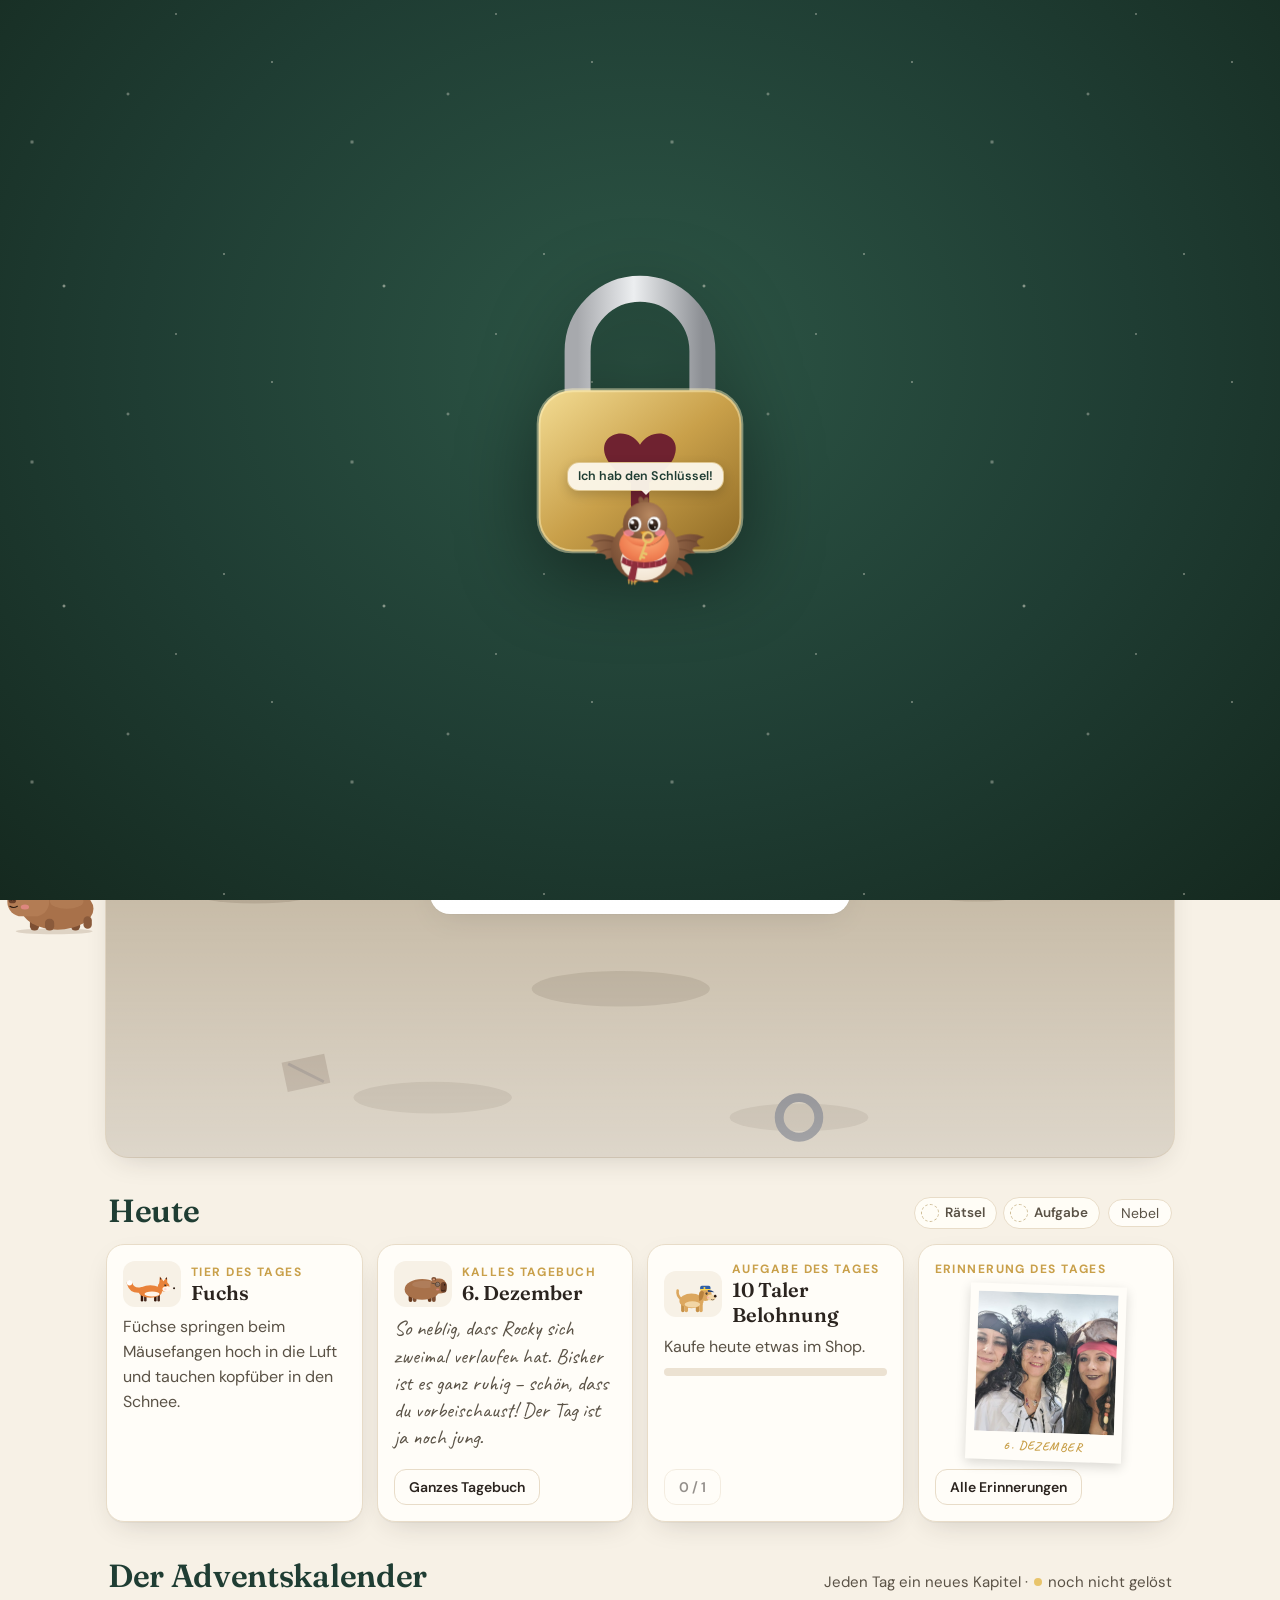
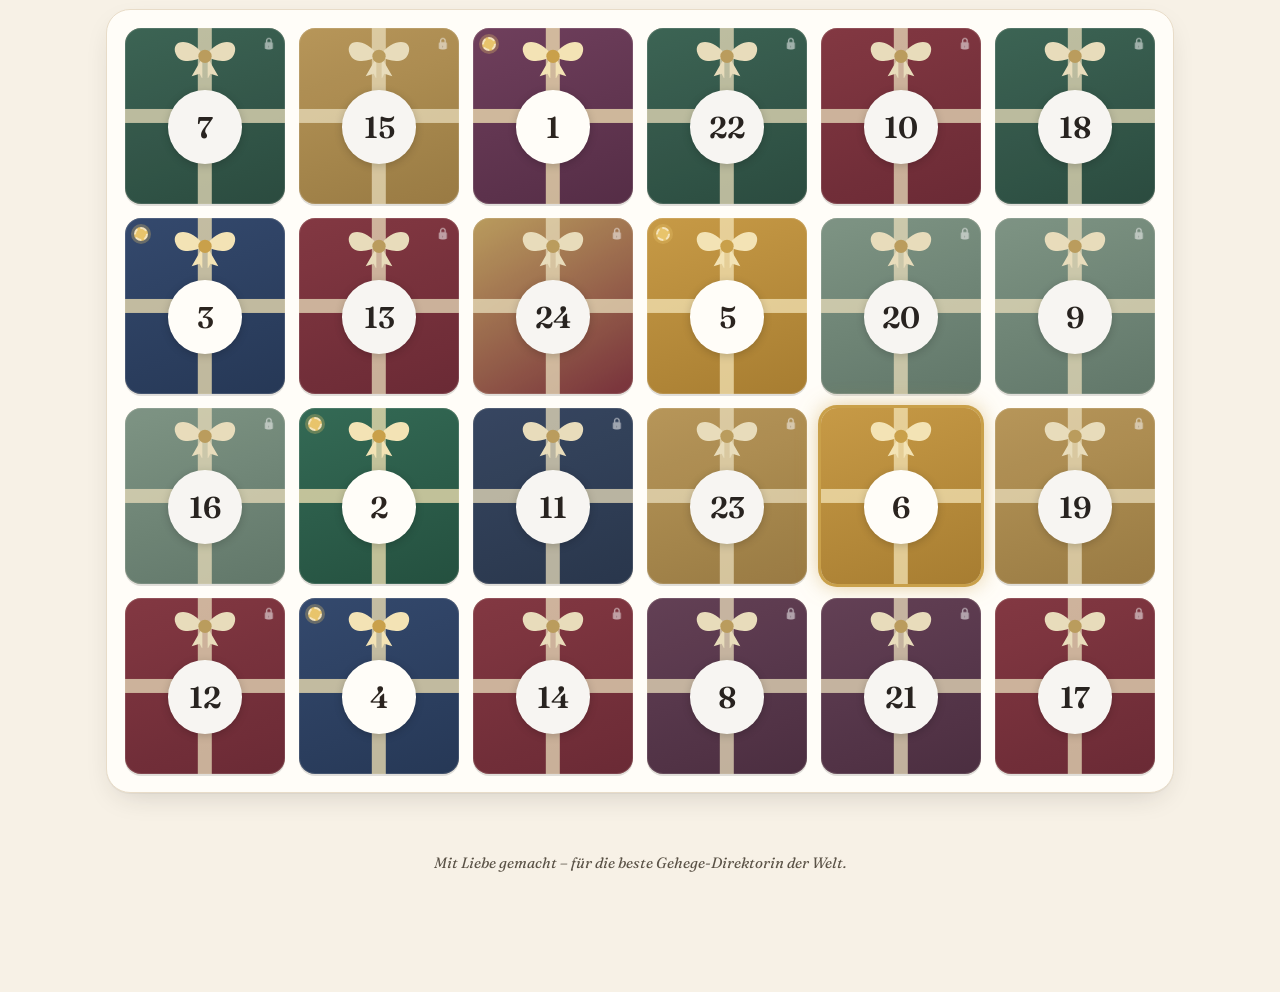
==== commit e9577fd1: "Munkel & Lotte nach dem Öffnen: Lotte beim Aufschließen, Nest neben dem Adventskranz, Szenen-Kino, S" ====
--- a/index.html
+++ b/index.html
@@ -9,18 +9,18 @@
   <link rel="icon" href="data:image/svg+xml,<svg xmlns='http://www.w3.org/2000/svg' viewBox='0 0 100 100'><text y='.9em' font-size='90'>🐾</text></svg>">
   <link rel="icon" type="image/png" sizes="32x32" href="icons/icon-32.png">
   <link rel="apple-touch-icon" href="icons/icon-180.png">
-  <link rel="manifest" href="manifest.webmanifest?v=20261123135200">
+  <link rel="manifest" href="manifest.webmanifest?v=20261124134549">
   <meta name="apple-mobile-web-app-title" content="Mamas Gehege">
   <meta name="apple-mobile-web-app-capable" content="yes">
   <meta name="color-scheme" content="light only">
   <link rel="preconnect" href="https://fonts.googleapis.com">
   <link rel="preconnect" href="https://fonts.gstatic.com" crossorigin>
   <link href="https://fonts.googleapis.com/css2?family=Caveat:wght@500;700&family=DM+Sans:opsz,wght@9..40,400;9..40,500;9..40,600;9..40,700&family=Fraunces:ital,opsz,wght@0,9..144,500;0,9..144,600;0,9..144,700;1,9..144,500;1,9..144,600&display=swap" rel="stylesheet">
-  <link rel="stylesheet" href="style.css?v=20261123135200">
+  <link rel="stylesheet" href="style.css?v=20261124134549">
   <script>
     // Neue Version veröffentlicht? Dann sofort laden – auch in der App auf dem Home-Bildschirm.
     (function () {
-      const BUILD = "20261123135200";
+      const BUILD = "20261124134549";
       const BUILD_ = BUILD;
       function check() {
         if (location.protocol === "file:") return;
@@ -36,7 +36,7 @@
       document.addEventListener("visibilitychange", function () { if (!document.hidden) check(); });
     })();
   </script>
-  <script src="test.js?v=20261123135200"></script>
+  <script src="test.js?v=20261124134549"></script>
 </head>
 <body>
   <div id="snow" aria-hidden="true"></div>
@@ -150,18 +150,19 @@
   <div id="toast"></div>
   <div id="fx" aria-hidden="true"></div>
 
-  <script src="munkel.js?v=20261123135200"></script>
-  <script src="munkel-scenes.js?v=20261123135200"></script>
-  <script src="app.js?v=20261123135200"></script>
-  <script src="texts.js?v=20261123135200"></script>
-  <script src="zoo.js?v=20261123135200"></script>
-  <script src="animals.js?v=20261123135200"></script>
-  <script src="photos.js?v=20261123135200"></script>
-  <script src="games.js?v=20261123135200"></script>
-  <script src="extras.js?v=20261123135200"></script>
-  <script src="puzzles.js?v=20261123135200"></script>
-  <script src="backup.js?v=20261123135200"></script>
-  <script src="intro.js?v=20261123135200"></script>
+  <script src="munkel.js?v=20261124134549"></script>
+  <script src="munkel-scenes.js?v=20261124134549"></script>
+  <script src="app.js?v=20261124134549"></script>
+  <script src="texts.js?v=20261124134549"></script>
+  <script src="zoo.js?v=20261124134549"></script>
+  <script src="animals.js?v=20261124134549"></script>
+  <script src="photos.js?v=20261124134549"></script>
+  <script src="games.js?v=20261124134549"></script>
+  <script src="extras.js?v=20261124134549"></script>
+  <script src="puzzles.js?v=20261124134549"></script>
+  <script src="backup.js?v=20261124134549"></script>
+  <script src="intro.js?v=20261124134549"></script>
+  <script src="munkel-home.js?v=20261124134549"></script>
   <script>App.start();</script>
 </body>
 </html>
--- a/style.css
+++ b/style.css
@@ -2195,3 +2195,28 @@
 .mk-replay-btn[hidden] { display: none; }
 .mk-replay-btn:disabled { opacity: .45; cursor: default; }
 @media (max-width: 380px) { .mk-btnrow .mk-album-btn { padding: 7px 11px; gap: 6px; } }
+
+/* ---------- Munkel & Lotte wohnen nach dem Öffnen neben dem Adventskranz ---------- */
+.mk-home { position: relative; flex: none; width: 150px; margin-left: 14px; display: flex; flex-direction: column; align-items: center; z-index: 3; }
+.mk-home .mh-stage { position: relative; width: 100%; aspect-ratio: 1.45; }
+.mk-home .mh-nest { position: absolute; left: 50%; bottom: 0; width: 92%; transform: translateX(-50%); pointer-events: none; }
+.mk-home .mh-nest svg { display: block; width: 100%; height: auto; }
+.mk-home .mh-nest-back { z-index: 1; } .mk-home .mh-nest-front { z-index: 5; }
+.mk-home .mh-perch { position: absolute; aspect-ratio: 1; transform: translate(-50%, -79%); transform-origin: 50% 79%; z-index: 3; }
+.mk-home .mh-munkel { left: 50%; top: 66%; width: 66%; z-index: 4; }
+.mk-home.two .mh-munkel { left: 38%; }
+.mk-home .mh-lotte { left: 68%; top: 64%; width: 56%; }
+.mk-home .facing-left .munkel-svg { transform: scaleX(-1); }
+.mk-home .mh-zzz { position: absolute; right: 2%; top: -6%; z-index: 6; font-size: 15px; pointer-events: none; }
+.mk-home .mh-album { margin-top: 6px; display: inline-flex; align-items: center; gap: 5px; border: 1px solid rgba(243, 220, 147, .5); background: rgba(10, 24, 18, .32); color: #f3e3b5; border-radius: 999px; padding: 4px 10px; font: 600 12px "DM Sans", sans-serif; cursor: pointer; }
+.mk-home .mh-album svg { width: 14px; height: 14px; }
+.mk-home .mh-album[hidden] { display: none; }
+@media (max-width: 760px) { .mk-home { width: 128px; margin-left: 10px; } }
+/* Aufschließen: Lotte fliegt mit */
+.ul-mate.facing-left .munkel-svg { transform: scaleX(-1); }
+/* Szenen-Kino nach dem 28.11. */
+.site-lock.mk-cinema { z-index: 400; }
+.mk-cinema .mkc-cap { color: #f3e3b5; font: 600 17px var(--serif, Fraunces, serif); text-align: center; }
+.mk-cinema .mkc-btns { min-height: 36px; }
+.mk-cinema .mkc-close { position: absolute; top: max(14px, env(safe-area-inset-top)); right: 14px; width: 40px; height: 40px; border-radius: 50%; border: 1px solid rgba(243, 220, 147, .5); background: rgba(10, 24, 18, .5); color: #f3e3b5; font-size: 17px; cursor: pointer; z-index: 10; }
+.mk-cinema .mkc-back { background: #f3dc93; color: #1f3d33; }
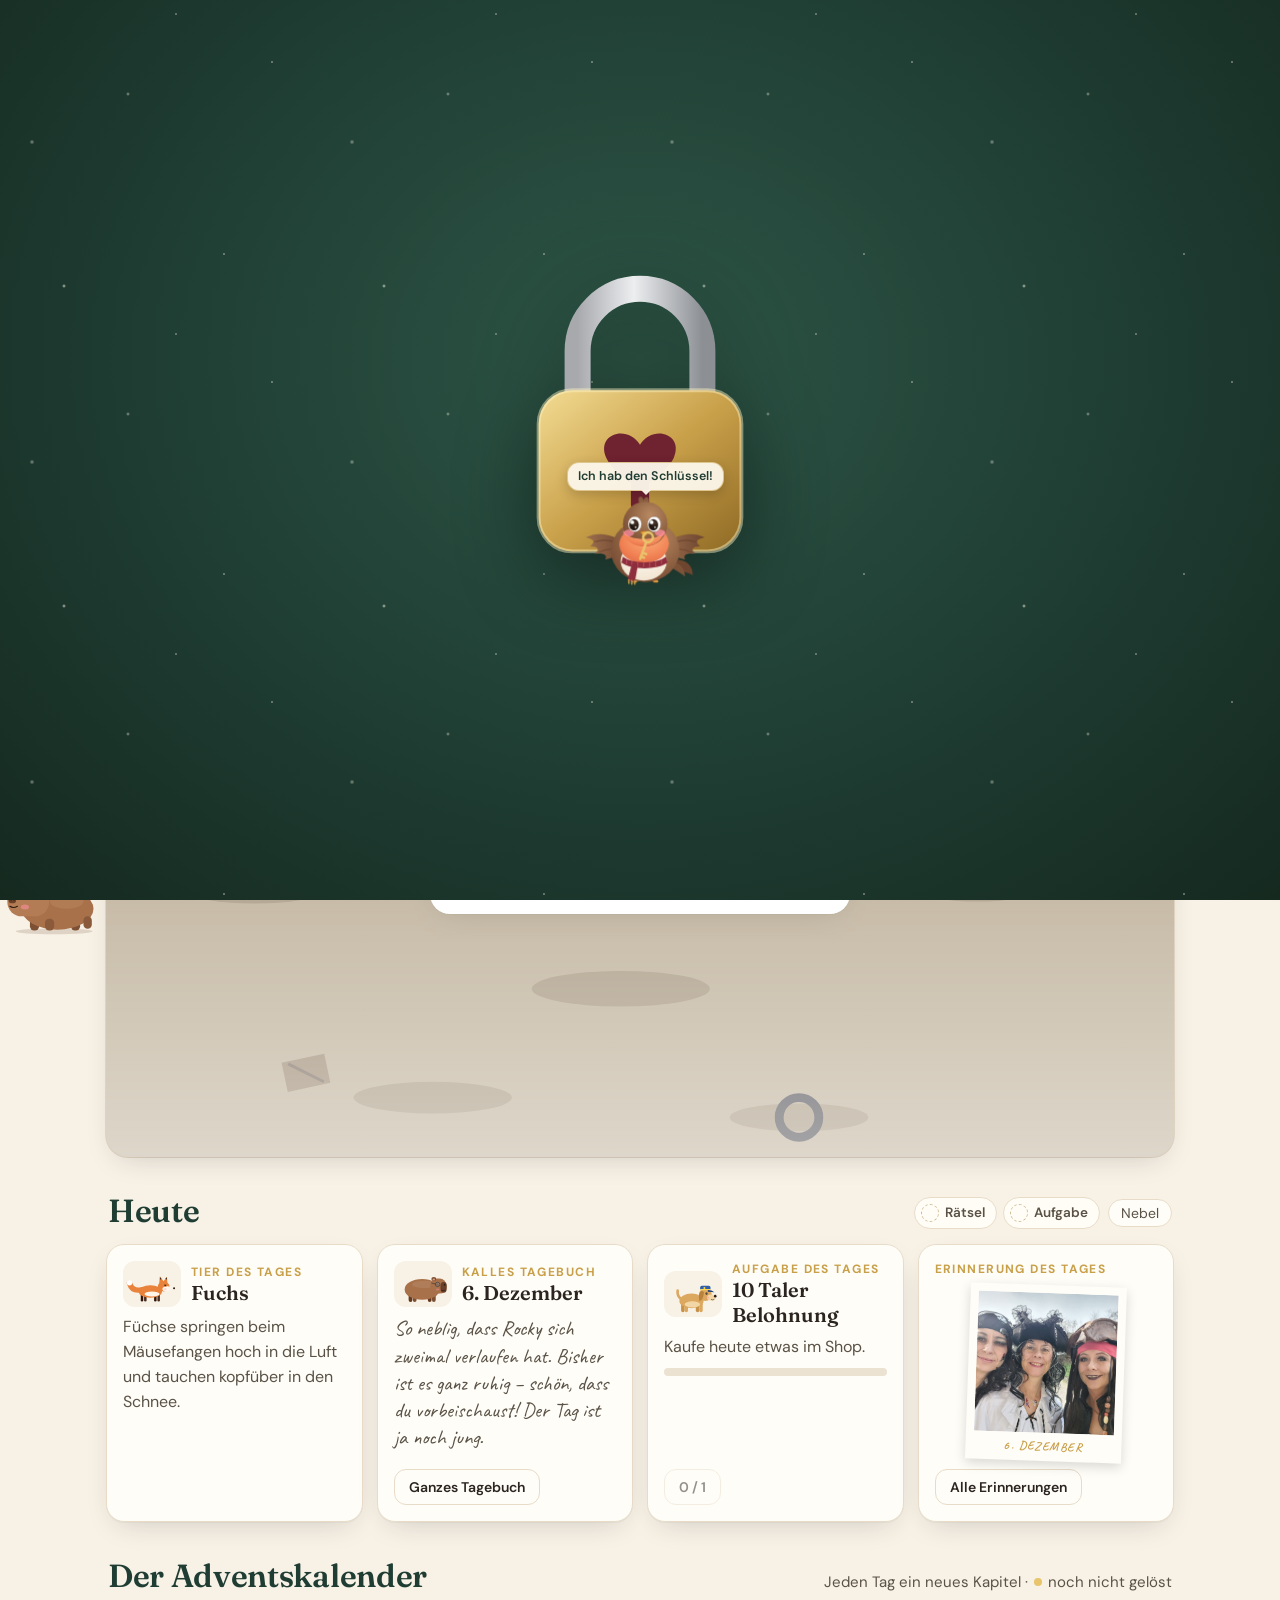
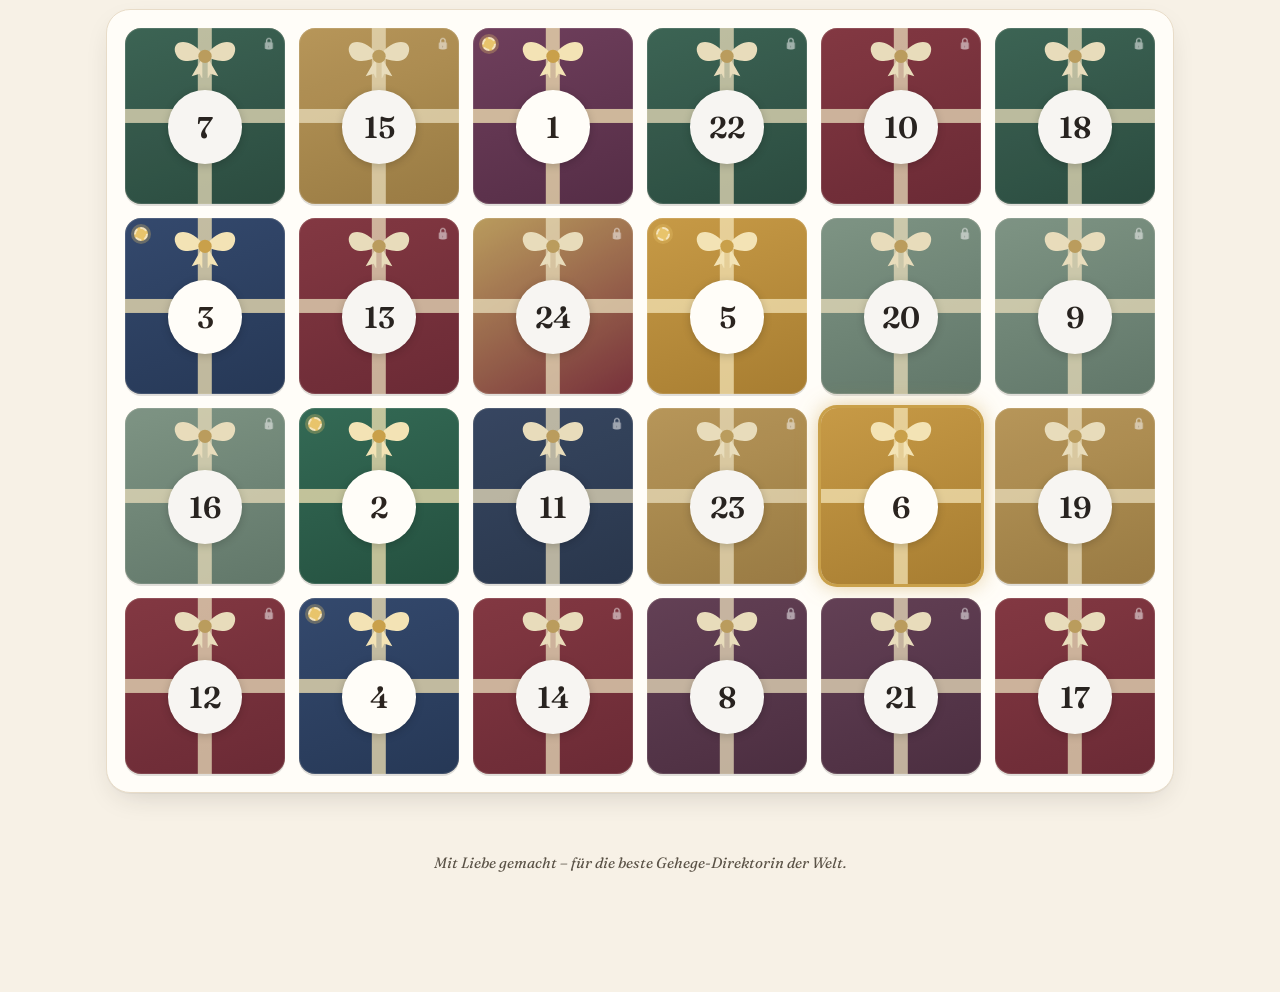
==== commit 11808f5e: "Futterrunde: alle hungrigen Tiere auf einmal füttern, fehlendes Futter mit einem Tipp kaufen; Hunger" ====
--- a/index.html
+++ b/index.html
@@ -9,18 +9,18 @@
   <link rel="icon" href="data:image/svg+xml,<svg xmlns='http://www.w3.org/2000/svg' viewBox='0 0 100 100'><text y='.9em' font-size='90'>🐾</text></svg>">
   <link rel="icon" type="image/png" sizes="32x32" href="icons/icon-32.png">
   <link rel="apple-touch-icon" href="icons/icon-180.png">
-  <link rel="manifest" href="manifest.webmanifest?v=20261124134549">
+  <link rel="manifest" href="manifest.webmanifest?v=20261126172450">
   <meta name="apple-mobile-web-app-title" content="Mamas Gehege">
   <meta name="apple-mobile-web-app-capable" content="yes">
   <meta name="color-scheme" content="light only">
   <link rel="preconnect" href="https://fonts.googleapis.com">
   <link rel="preconnect" href="https://fonts.gstatic.com" crossorigin>
   <link href="https://fonts.googleapis.com/css2?family=Caveat:wght@500;700&family=DM+Sans:opsz,wght@9..40,400;9..40,500;9..40,600;9..40,700&family=Fraunces:ital,opsz,wght@0,9..144,500;0,9..144,600;0,9..144,700;1,9..144,500;1,9..144,600&display=swap" rel="stylesheet">
-  <link rel="stylesheet" href="style.css?v=20261124134549">
+  <link rel="stylesheet" href="style.css?v=20261126172450">
   <script>
     // Neue Version veröffentlicht? Dann sofort laden – auch in der App auf dem Home-Bildschirm.
     (function () {
-      const BUILD = "20261124134549";
+      const BUILD = "20261126172450";
       const BUILD_ = BUILD;
       function check() {
         if (location.protocol === "file:") return;
@@ -36,7 +36,7 @@
       document.addEventListener("visibilitychange", function () { if (!document.hidden) check(); });
     })();
   </script>
-  <script src="test.js?v=20261124134549"></script>
+  <script src="test.js?v=20261126172450"></script>
 </head>
 <body>
   <div id="snow" aria-hidden="true"></div>
@@ -150,19 +150,19 @@
   <div id="toast"></div>
   <div id="fx" aria-hidden="true"></div>
 
-  <script src="munkel.js?v=20261124134549"></script>
-  <script src="munkel-scenes.js?v=20261124134549"></script>
-  <script src="app.js?v=20261124134549"></script>
-  <script src="texts.js?v=20261124134549"></script>
-  <script src="zoo.js?v=20261124134549"></script>
-  <script src="animals.js?v=20261124134549"></script>
-  <script src="photos.js?v=20261124134549"></script>
-  <script src="games.js?v=20261124134549"></script>
-  <script src="extras.js?v=20261124134549"></script>
-  <script src="puzzles.js?v=20261124134549"></script>
-  <script src="backup.js?v=20261124134549"></script>
-  <script src="intro.js?v=20261124134549"></script>
-  <script src="munkel-home.js?v=20261124134549"></script>
+  <script src="munkel.js?v=20261126172450"></script>
+  <script src="munkel-scenes.js?v=20261126172450"></script>
+  <script src="app.js?v=20261126172450"></script>
+  <script src="texts.js?v=20261126172450"></script>
+  <script src="zoo.js?v=20261126172450"></script>
+  <script src="animals.js?v=20261126172450"></script>
+  <script src="photos.js?v=20261126172450"></script>
+  <script src="games.js?v=20261126172450"></script>
+  <script src="extras.js?v=20261126172450"></script>
+  <script src="puzzles.js?v=20261126172450"></script>
+  <script src="backup.js?v=20261126172450"></script>
+  <script src="intro.js?v=20261126172450"></script>
+  <script src="munkel-home.js?v=20261126172450"></script>
   <script>App.start();</script>
 </body>
 </html>
--- a/style.css
+++ b/style.css
@@ -2220,3 +2220,84 @@
 .mk-cinema .mkc-btns { min-height: 36px; }
 .mk-cinema .mkc-close { position: absolute; top: max(14px, env(safe-area-inset-top)); right: 14px; width: 40px; height: 40px; border-radius: 50%; border: 1px solid rgba(243, 220, 147, .5); background: rgba(10, 24, 18, .5); color: #f3e3b5; font-size: 17px; cursor: pointer; z-index: 10; }
 .mk-cinema .mkc-back { background: #f3dc93; color: #1f3d33; }
+
+/* ---------- Mythische Tiere: Polarlicht in allen Farben ---------- */
+@keyframes myHue { from { filter: hue-rotate(0deg); } to { filter: hue-rotate(360deg); } }
+@keyframes mySpin { to { transform: translate(-50%, -50%) rotate(360deg); } }
+@keyframes myFloat { 0%, 100% { translate: 0 0; } 50% { translate: 0 -7px; } }
+@keyframes myShine { to { background-position: 200% 0; } }
+@keyframes myGlow { 0%, 100% { filter: drop-shadow(0 0 3px #fff) drop-shadow(0 0 10px #9be7ff) drop-shadow(0 0 20px #c58bff); } 50% { filter: drop-shadow(0 0 4px #fff) drop-shadow(0 0 14px #ffd84d) drop-shadow(0 0 26px #ff8fd0); } }
+.rar.r-mythisch, .pola-sticker.r-mythisch { background: linear-gradient(90deg, #8fe3ff, #c79bff, #ff9fd6, #ffe27a, #8fe3ff); background-size: 200% 100%; color: #2a1d5c; font-weight: 800; animation: myShine 2.2s linear infinite; box-shadow: 0 0 10px rgba(180, 140, 255, .8); }
+.pola-sticker.r-mythisch { font-size: 15px; }
+.polaroid.r-mythisch { box-shadow: 0 0 0 3px #c9a7ff, 0 0 34px 8px rgba(160, 120, 255, .7), 0 0 60px 14px rgba(120, 220, 255, .45), 0 18px 40px rgba(40, 20, 10, .35); }
+.album-card.r-mythisch:not(.missing) { background: radial-gradient(circle at 50% 35%, #f4eeff, #d9c8ff 55%, #9fd8ff); box-shadow: 0 0 0 3px #c9a7ff, 0 0 24px rgba(160, 120, 255, .9); }
+.album-card.r-mythisch:not(.missing) b { color: #3a2380; }
+.album-card.r-mythisch.missing { box-shadow: 0 0 0 2px #c9a7ff inset; }
+.r-mythisch .w-in, .pen-animal.r-mythisch .pa-in { position: relative; }
+.r-mythisch .ani { animation: myGlow 2.4s ease-in-out infinite; }
+.hider.r-mythisch svg, .walker.r-mythisch svg { animation: myGlow 2.4s ease-in-out infinite; }
+.my-aura { position: absolute; left: 50%; top: 45%; width: 150%; aspect-ratio: 1; transform: translate(-50%, -50%); border-radius: 50%; background: conic-gradient(from 0deg, rgba(143, 227, 255, .55), rgba(199, 155, 255, .55), rgba(255, 159, 214, .5), rgba(255, 226, 122, .5), rgba(143, 227, 255, .55)); filter: blur(10px); animation: mySpin 6s linear infinite; pointer-events: none; z-index: -1; }
+/* Sternschnuppe, die das mythische Tier bringt */
+.myth-comet { position: fixed; left: 0; top: 0; z-index: 45; pointer-events: none; font-size: 30px; color: #fff6c9; text-shadow: 0 0 10px #fff, 0 0 22px #c79bff, 0 0 40px #8fe3ff; margin: -18px 0 0 -12px; }
+.myth-comet i { position: absolute; right: 18px; top: 50%; width: 170px; height: 5px; border-radius: 4px; transform-origin: right center; transform: translateY(-50%) rotate(calc(var(--ang) + 0deg)); background: linear-gradient(90deg, transparent, rgba(199, 155, 255, .5), #fff); filter: blur(1px); }
+/* das erschienene Tier */
+.myth-appear { position: fixed; z-index: 45; transform: translate(-50%, -50%); cursor: pointer; -webkit-tap-highlight-color: transparent; animation: myIn .9s cubic-bezier(.2, 1.4, .4, 1) both; }
+@keyframes myIn { from { transform: translate(-50%, -50%) scale(.1); opacity: 0; } to { transform: translate(-50%, -50%) scale(1); opacity: 1; } }
+.myth-appear .my-beam { position: absolute; left: 50%; bottom: 40%; width: 70%; height: 300%; transform: translateX(-50%); background: linear-gradient(to top, rgba(255, 255, 255, .55), rgba(199, 155, 255, .25) 40%, transparent); filter: blur(6px); pointer-events: none; animation: myBeam 1.6s ease-out both; }
+@keyframes myBeam { from { opacity: 0; height: 0; } 30% { opacity: 1; } to { opacity: .55; } }
+.myth-appear .my-rays { position: absolute; left: 50%; top: 50%; width: 210%; aspect-ratio: 1; transform: translate(-50%, -50%); background: repeating-conic-gradient(from 0deg, rgba(255, 246, 201, .55) 0 8deg, transparent 8deg 22deg); -webkit-mask: radial-gradient(circle, #000 18%, transparent 68%); mask: radial-gradient(circle, #000 18%, transparent 68%); animation: mySpin 9s linear infinite; pointer-events: none; }
+.myth-appear .my-halo { position: absolute; left: 50%; top: 50%; width: 125%; aspect-ratio: 1; transform: translate(-50%, -50%); border-radius: 50%; background: conic-gradient(from 0deg, #8fe3ff, #c79bff, #ff9fd6, #ffe27a, #8fe3ff); filter: blur(14px); opacity: .85; animation: mySpin 5s linear infinite; pointer-events: none; }
+.myth-appear .my-ani { position: relative; width: 100%; height: 100%; animation: myFloat 2.4s ease-in-out infinite; }
+.myth-appear .my-ani .ani { animation: myGlow 2s ease-in-out infinite; }
+.myth-appear .my-spark { position: absolute; left: 50%; top: 50%; color: #fff; font-size: 16px; text-shadow: 0 0 8px #c79bff; pointer-events: none; animation: myOrbit 3.6s linear infinite; animation-delay: calc(var(--k) * -.6s); }
+@keyframes myOrbit { from { transform: translate(-50%, -50%) rotate(0deg) translateX(85px) rotate(0deg) scale(.8); } 50% { opacity: .5; } to { transform: translate(-50%, -50%) rotate(360deg) translateX(85px) rotate(-360deg) scale(1.1); } }
+.myth-appear .my-label { position: absolute; left: 50%; bottom: -26px; transform: translateX(-50%); white-space: nowrap; padding: 3px 10px; border-radius: 999px; font: 800 12px "DM Sans", sans-serif; letter-spacing: .08em; color: #2a1d5c; background: linear-gradient(90deg, #8fe3ff, #c79bff, #ff9fd6, #ffe27a, #8fe3ff); background-size: 200% 100%; animation: myShine 2s linear infinite; box-shadow: 0 0 14px rgba(199, 155, 255, .9); pointer-events: none; }
+.myth-appear.caught { animation: myOut .9s ease-in forwards; pointer-events: none; }
+@keyframes myOut { to { transform: translate(-50%, -50%) scale(1.8); opacity: 0; filter: brightness(3); } }
+/* großes Jubel-Fenster */
+.myth-wow { position: fixed; inset: 0; z-index: 300; display: grid; place-items: center; padding: 16px; overflow: hidden; animation: lbIn .5s ease-out; }
+.myth-wow.out { opacity: 0; transition: opacity .45s; }
+.myth-wow .mw-sky { position: absolute; inset: -20%; background: radial-gradient(ellipse at 30% 20%, rgba(143, 227, 255, .55), transparent 50%), radial-gradient(ellipse at 75% 30%, rgba(255, 159, 214, .5), transparent 50%), radial-gradient(ellipse at 50% 80%, rgba(199, 155, 255, .55), transparent 55%), #140f33; animation: myHue 12s linear infinite; }
+.myth-wow .mw-rays { position: absolute; left: 50%; top: 42%; width: 160vmax; aspect-ratio: 1; transform: translate(-50%, -50%); background: repeating-conic-gradient(from 0deg, rgba(255, 246, 201, .16) 0 7deg, transparent 7deg 18deg); animation: mySpin 30s linear infinite; }
+.myth-wow .mw-card { position: relative; width: min(380px, 100%); text-align: center; color: #fff6e8; display: flex; flex-direction: column; align-items: center; gap: 6px; }
+.myth-wow .mw-kicker { padding: 5px 14px; border-radius: 999px; font: 800 13px "DM Sans", sans-serif; letter-spacing: .14em; text-transform: uppercase; color: #2a1d5c; background: linear-gradient(90deg, #8fe3ff, #c79bff, #ff9fd6, #ffe27a, #8fe3ff); background-size: 200% 100%; animation: myShine 2s linear infinite; box-shadow: 0 0 20px rgba(199, 155, 255, .9); }
+.myth-wow .mw-stage { position: relative; width: min(230px, 62vw); aspect-ratio: 1; margin: 6px 0; }
+.myth-wow .mw-halo { position: absolute; left: 50%; top: 50%; width: 120%; aspect-ratio: 1; transform: translate(-50%, -50%); border-radius: 50%; background: conic-gradient(from 0deg, #8fe3ff, #c79bff, #ff9fd6, #ffe27a, #8fe3ff); filter: blur(22px); opacity: .9; animation: mySpin 6s linear infinite; }
+.myth-wow .mw-ani { position: relative; width: 100%; height: 100%; animation: myPop .9s cubic-bezier(.2, 1.5, .4, 1) both, myFloat 2.6s ease-in-out .9s infinite; }
+.myth-wow .mw-ani .ani { animation: myGlow 2s ease-in-out infinite; }
+@keyframes myPop { from { transform: scale(.2) rotate(-12deg); opacity: 0; } to { transform: scale(1) rotate(0); opacity: 1; } }
+.myth-wow h2 { margin: 0; font: 700 clamp(30px, 9vw, 40px)/1.05 var(--serif, Fraunces, serif); background: linear-gradient(90deg, #fff, #ffe27a, #ff9fd6, #8fe3ff, #fff); background-size: 200% 100%; -webkit-background-clip: text; background-clip: text; color: transparent; animation: myShine 3s linear infinite; }
+.myth-wow .mw-title { font: 600 18px var(--serif, Fraunces, serif); color: #e7dcff; }
+.myth-wow p { margin: 4px 0 2px; font-size: 15px; line-height: 1.45; color: #efe7ff; }
+.myth-wow .mw-coins { font: 800 20px "DM Sans", sans-serif; color: #ffe27a; text-shadow: 0 0 12px rgba(255, 210, 90, .8); }
+.myth-wow .mw-btn { margin-top: 8px; background: linear-gradient(90deg, #ffe27a, #ffc94a); color: #2a1d5c; border: none; box-shadow: 0 0 20px rgba(255, 210, 90, .7); }
+@media (prefers-reduced-motion: reduce) { .myth-appear *, .myth-wow *, .my-aura, .r-mythisch .ani { animation: none !important; } }
+/* verpasste Szenen im Album: nachholbar */
+.mka-scene .mka-late { display: block; font-style: normal; font-size: 11px; font-weight: 600; color: #a8740c; margin-top: 1px; }
+.mka-scene.late { border-style: dashed; }
+
+/* ---------- Futterrunde ---------- */
+.fr-card { position: relative; width: min(400px, 100%); max-height: calc(100dvh - 32px); overflow: auto; background: #fbf6ea; border-radius: 22px; padding: 18px 16px 16px; box-shadow: 0 24px 60px rgba(0, 0, 0, .35); display: flex; flex-direction: column; align-items: center; gap: 8px; text-align: center; }
+.fr-kalle { position: relative; width: 96px; height: 70px; }
+.fr-bell { position: absolute; right: -14px; top: -6px; font-size: 24px; transform-origin: 50% 10%; }
+.fr-kalle.ring .fr-bell { animation: frBell .32s ease-in-out 4 alternate; }
+@keyframes frBell { from { transform: rotate(-22deg); } to { transform: rotate(22deg); } }
+.fr-title { font: 700 22px var(--serif, Fraunces, serif); color: #1f3d33; }
+.fr-sub { margin: 0; color: #5a5246; font-size: 14.5px; }
+.fr-rows { width: 100%; display: flex; flex-direction: column; gap: 6px; margin: 4px 0; }
+.fr-row { display: grid; grid-template-columns: 30px 1fr auto; align-items: center; gap: 8px; background: #fffdf6; border: 1px solid #ecdfc5; border-radius: 12px; padding: 6px 10px; text-align: left; font-size: 14px; }
+.fr-row.short { border-color: #e9bcbc; background: #fff5f5; }
+.fr-ic { width: 28px; height: 28px; }
+.fr-stock { font-size: 12.5px; font-weight: 600; color: #3f7d55; white-space: nowrap; }
+.fr-row.short .fr-stock { color: #a8323e; }
+.fr-btns { display: flex; flex-direction: column; align-items: stretch; gap: 8px; width: 100%; margin-top: 4px; }
+.fr-later { border: none; background: none; color: #7a6d5c; font: 600 14px "DM Sans", sans-serif; padding: 6px; cursor: pointer; }
+.fr-stage { display: grid; grid-template-columns: repeat(auto-fill, minmax(56px, 1fr)); gap: 6px; width: 100%; padding: 6px 0; }
+.fr-ani { position: relative; height: 52px; animation: frHop .55s ease-out calc(var(--i) * 60ms) 2 alternate both; }
+.fr-ani svg { width: 100%; height: 100%; }
+.fr-food { position: absolute; left: 50%; bottom: -2px; width: 22px; height: 22px; transform: translateX(-50%); animation: frFood .9s ease-in calc(var(--i) * 60ms + .4s) both; }
+@keyframes frHop { from { transform: translateY(0); } to { transform: translateY(-12px); } }
+@keyframes frFood { from { opacity: 1; transform: translateX(-50%) scale(1); } to { opacity: 0; transform: translateX(-50%) scale(.2); } }
+.fr-more { display: grid; place-items: center; font-weight: 700; color: #1f3d33; }
+.fr-open { margin: 0 0 12px; }
+.fr-wrap .btn { animation: none; }
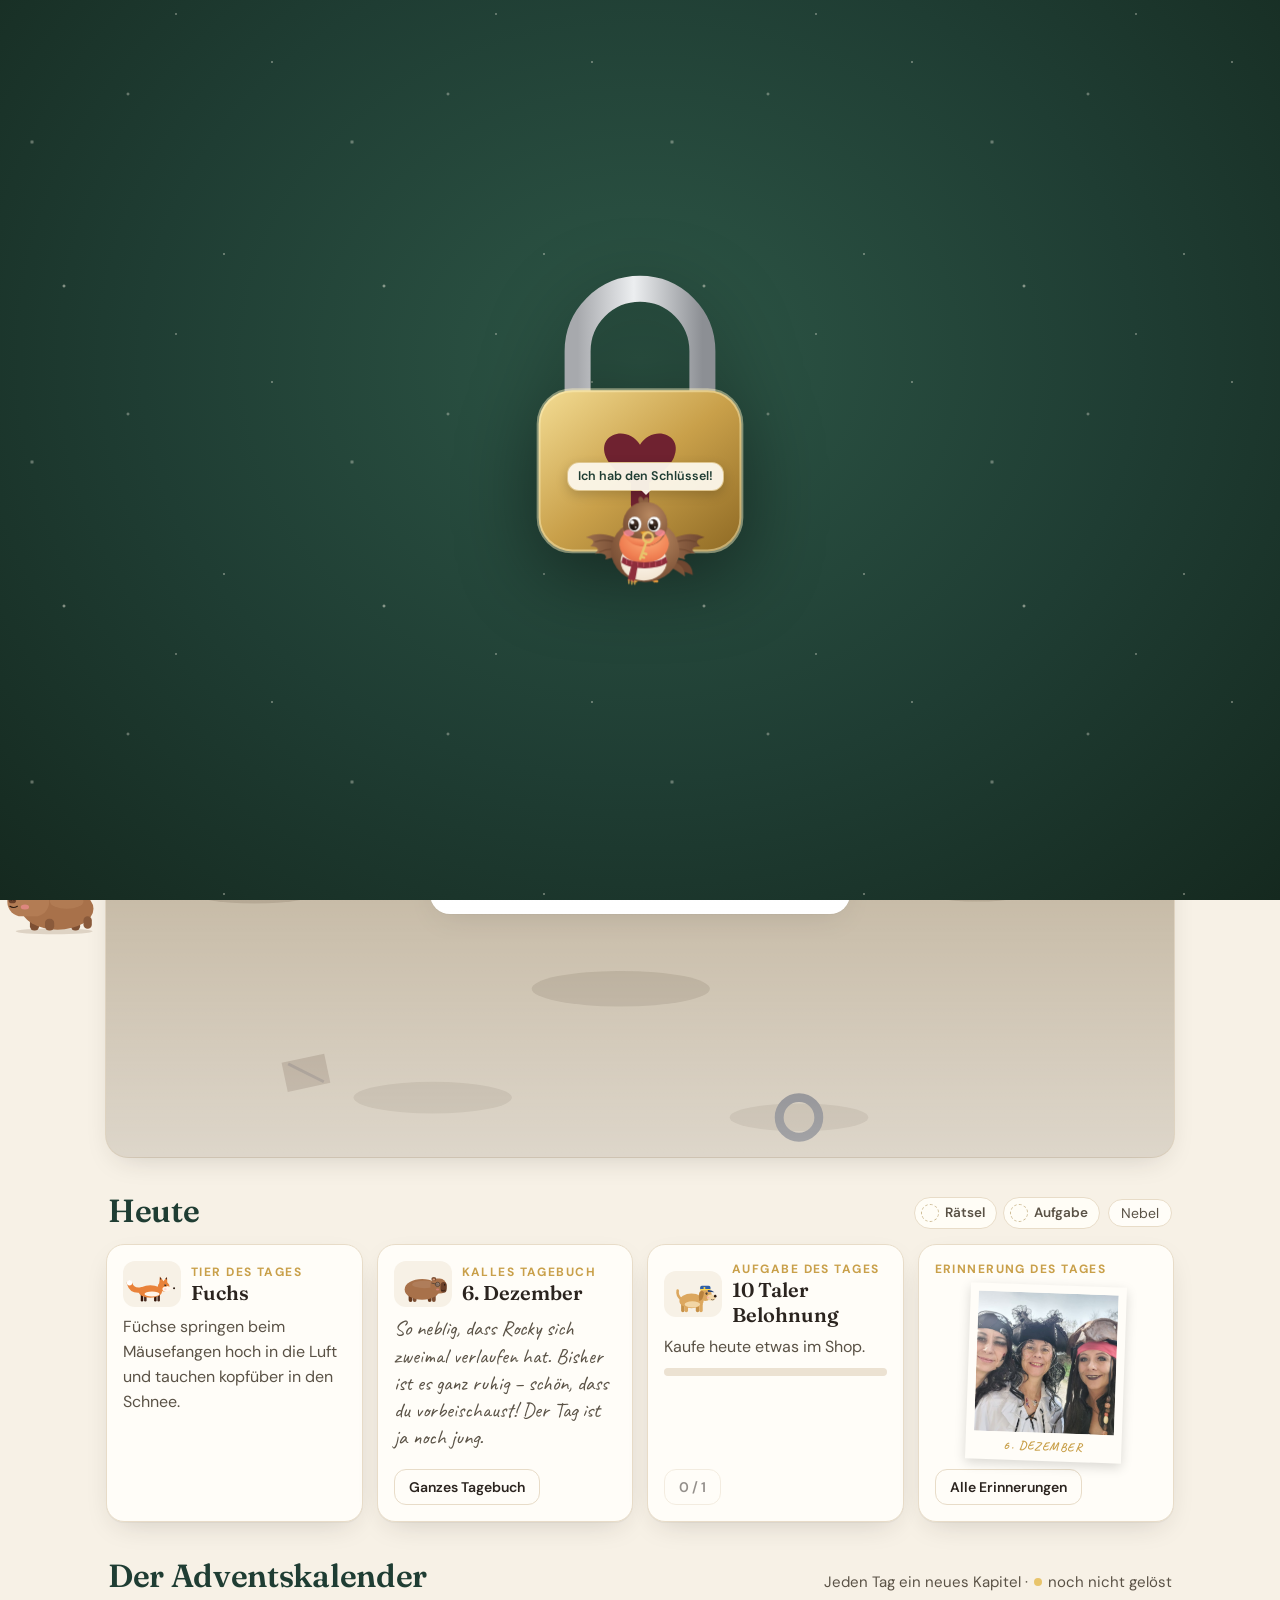
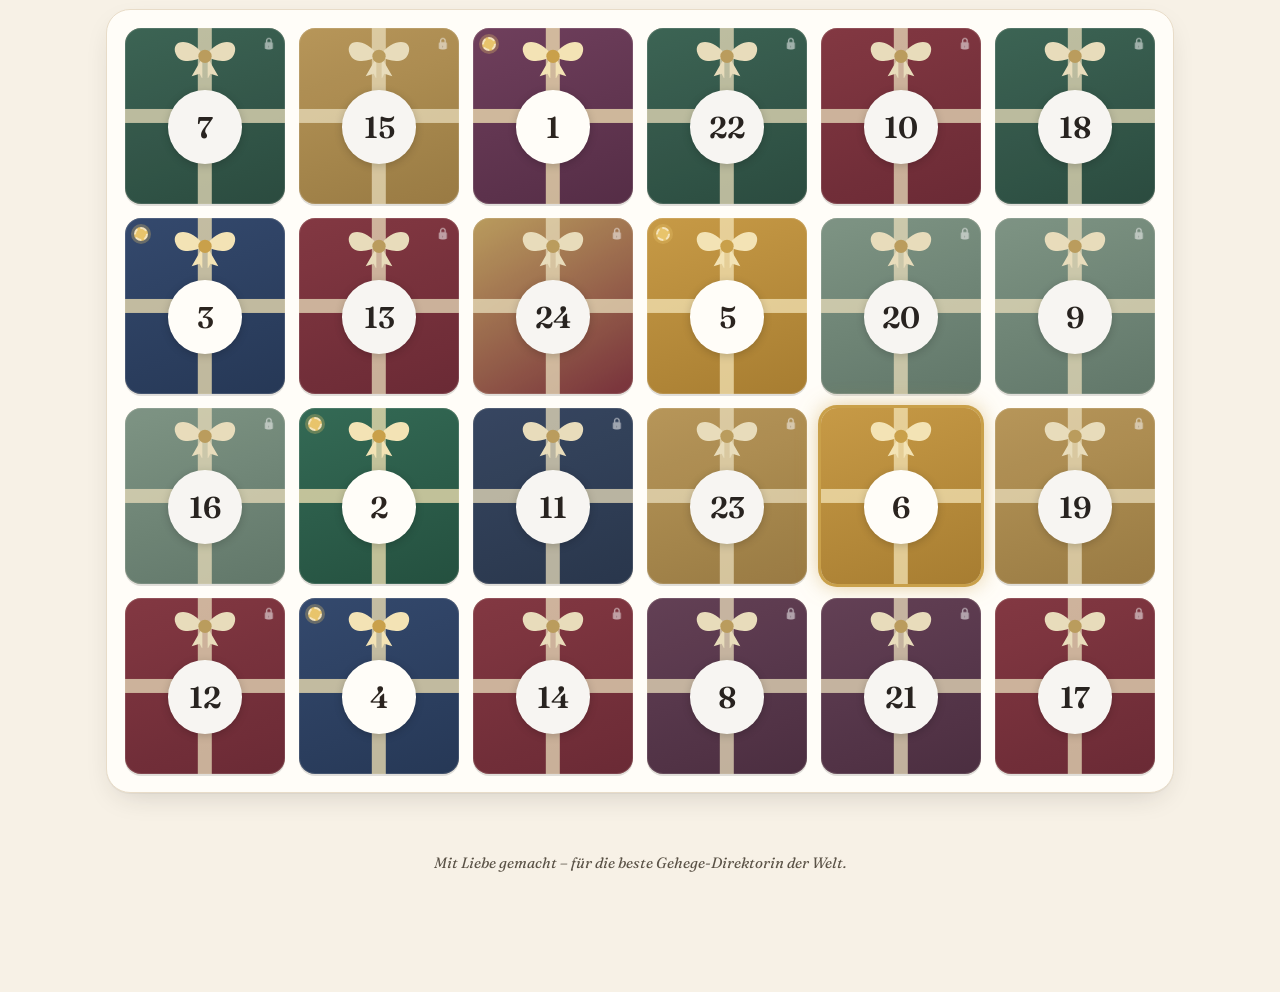
==== commit 0a3737e0: "Schloss öffnet am 28.11. schon um 8 Uhr Co-Authored-By: Claude Opus 5.5 <noreply@anthropic.com> Clau" ====
--- a/index.html
+++ b/index.html
@@ -9,18 +9,18 @@
   <link rel="icon" href="data:image/svg+xml,<svg xmlns='http://www.w3.org/2000/svg' viewBox='0 0 100 100'><text y='.9em' font-size='90'>🐾</text></svg>">
   <link rel="icon" type="image/png" sizes="32x32" href="icons/icon-32.png">
   <link rel="apple-touch-icon" href="icons/icon-180.png">
-  <link rel="manifest" href="manifest.webmanifest?v=20261126172450">
+  <link rel="manifest" href="manifest.webmanifest?v=20261127205229">
   <meta name="apple-mobile-web-app-title" content="Mamas Gehege">
   <meta name="apple-mobile-web-app-capable" content="yes">
   <meta name="color-scheme" content="light only">
   <link rel="preconnect" href="https://fonts.googleapis.com">
   <link rel="preconnect" href="https://fonts.gstatic.com" crossorigin>
   <link href="https://fonts.googleapis.com/css2?family=Caveat:wght@500;700&family=DM+Sans:opsz,wght@9..40,400;9..40,500;9..40,600;9..40,700&family=Fraunces:ital,opsz,wght@0,9..144,500;0,9..144,600;0,9..144,700;1,9..144,500;1,9..144,600&display=swap" rel="stylesheet">
-  <link rel="stylesheet" href="style.css?v=20261126172450">
+  <link rel="stylesheet" href="style.css?v=20261127205229">
   <script>
     // Neue Version veröffentlicht? Dann sofort laden – auch in der App auf dem Home-Bildschirm.
     (function () {
-      const BUILD = "20261126172450";
+      const BUILD = "20261127205229";
       const BUILD_ = BUILD;
       function check() {
         if (location.protocol === "file:") return;
@@ -36,7 +36,7 @@
       document.addEventListener("visibilitychange", function () { if (!document.hidden) check(); });
     })();
   </script>
-  <script src="test.js?v=20261126172450"></script>
+  <script src="test.js?v=20261127205229"></script>
 </head>
 <body>
   <div id="snow" aria-hidden="true"></div>
@@ -150,19 +150,19 @@
   <div id="toast"></div>
   <div id="fx" aria-hidden="true"></div>
 
-  <script src="munkel.js?v=20261126172450"></script>
-  <script src="munkel-scenes.js?v=20261126172450"></script>
-  <script src="app.js?v=20261126172450"></script>
-  <script src="texts.js?v=20261126172450"></script>
-  <script src="zoo.js?v=20261126172450"></script>
-  <script src="animals.js?v=20261126172450"></script>
-  <script src="photos.js?v=20261126172450"></script>
-  <script src="games.js?v=20261126172450"></script>
-  <script src="extras.js?v=20261126172450"></script>
-  <script src="puzzles.js?v=20261126172450"></script>
-  <script src="backup.js?v=20261126172450"></script>
-  <script src="intro.js?v=20261126172450"></script>
-  <script src="munkel-home.js?v=20261126172450"></script>
+  <script src="munkel.js?v=20261127205229"></script>
+  <script src="munkel-scenes.js?v=20261127205229"></script>
+  <script src="app.js?v=20261127205229"></script>
+  <script src="texts.js?v=20261127205229"></script>
+  <script src="zoo.js?v=20261127205229"></script>
+  <script src="animals.js?v=20261127205229"></script>
+  <script src="photos.js?v=20261127205229"></script>
+  <script src="games.js?v=20261127205229"></script>
+  <script src="extras.js?v=20261127205229"></script>
+  <script src="puzzles.js?v=20261127205229"></script>
+  <script src="backup.js?v=20261127205229"></script>
+  <script src="intro.js?v=20261127205229"></script>
+  <script src="munkel-home.js?v=20261127205229"></script>
   <script>App.start();</script>
 </body>
 </html>
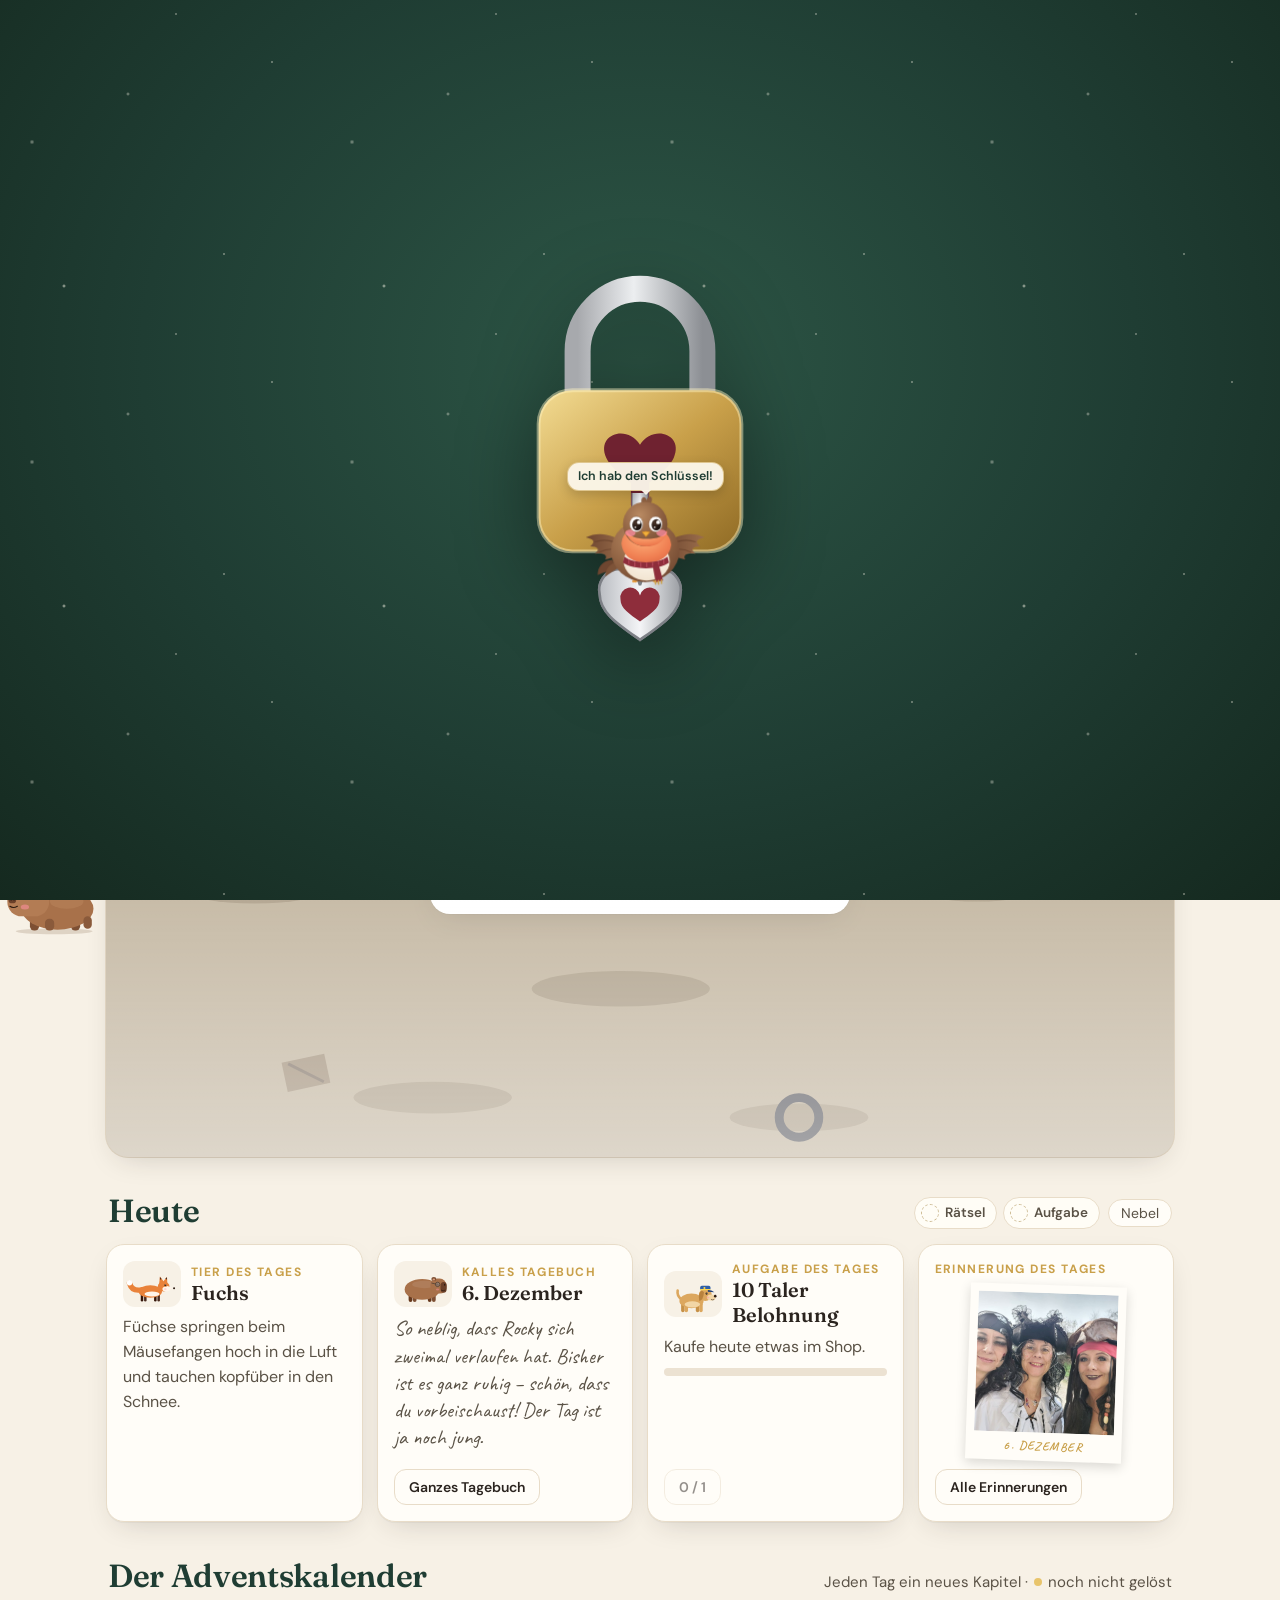
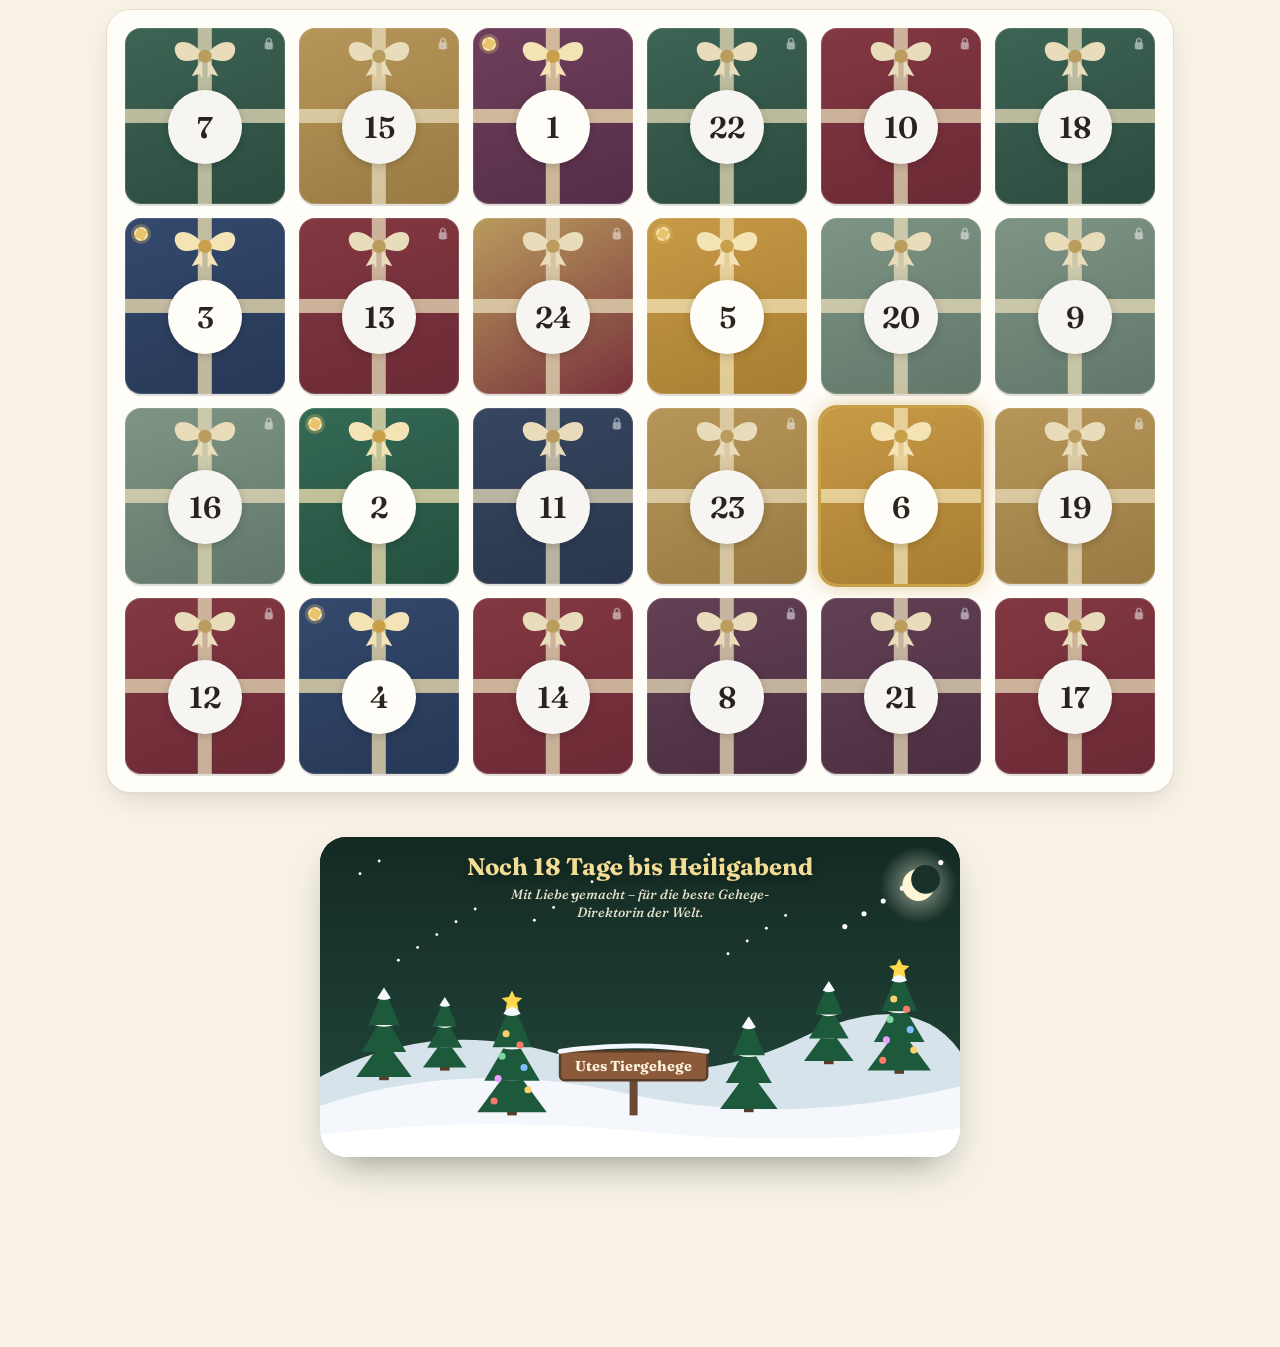
==== commit c1e326b1: "„null“ unter den Tageskarten entfernt, Gehege-Pfeile gehen genau einen Bereich weiter, Winterlandsch" ====
--- a/index.html
+++ b/index.html
@@ -9,18 +9,18 @@
   <link rel="icon" href="data:image/svg+xml,<svg xmlns='http://www.w3.org/2000/svg' viewBox='0 0 100 100'><text y='.9em' font-size='90'>🐾</text></svg>">
   <link rel="icon" type="image/png" sizes="32x32" href="icons/icon-32.png">
   <link rel="apple-touch-icon" href="icons/icon-180.png">
-  <link rel="manifest" href="manifest.webmanifest?v=20261127205229">
+  <link rel="manifest" href="manifest.webmanifest?v=20261127232158">
   <meta name="apple-mobile-web-app-title" content="Mamas Gehege">
   <meta name="apple-mobile-web-app-capable" content="yes">
   <meta name="color-scheme" content="light only">
   <link rel="preconnect" href="https://fonts.googleapis.com">
   <link rel="preconnect" href="https://fonts.gstatic.com" crossorigin>
   <link href="https://fonts.googleapis.com/css2?family=Caveat:wght@500;700&family=DM+Sans:opsz,wght@9..40,400;9..40,500;9..40,600;9..40,700&family=Fraunces:ital,opsz,wght@0,9..144,500;0,9..144,600;0,9..144,700;1,9..144,500;1,9..144,600&display=swap" rel="stylesheet">
-  <link rel="stylesheet" href="style.css?v=20261127205229">
+  <link rel="stylesheet" href="style.css?v=20261127232158">
   <script>
     // Neue Version veröffentlicht? Dann sofort laden – auch in der App auf dem Home-Bildschirm.
     (function () {
-      const BUILD = "20261127205229";
+      const BUILD = "20261127232158";
       const BUILD_ = BUILD;
       function check() {
         if (location.protocol === "file:") return;
@@ -36,7 +36,7 @@
       document.addEventListener("visibilitychange", function () { if (!document.hidden) check(); });
     })();
   </script>
-  <script src="test.js?v=20261127205229"></script>
+  <script src="test.js?v=20261127232158"></script>
 </head>
 <body>
   <div id="snow" aria-hidden="true"></div>
@@ -150,19 +150,19 @@
   <div id="toast"></div>
   <div id="fx" aria-hidden="true"></div>
 
-  <script src="munkel.js?v=20261127205229"></script>
-  <script src="munkel-scenes.js?v=20261127205229"></script>
-  <script src="app.js?v=20261127205229"></script>
-  <script src="texts.js?v=20261127205229"></script>
-  <script src="zoo.js?v=20261127205229"></script>
-  <script src="animals.js?v=20261127205229"></script>
-  <script src="photos.js?v=20261127205229"></script>
-  <script src="games.js?v=20261127205229"></script>
-  <script src="extras.js?v=20261127205229"></script>
-  <script src="puzzles.js?v=20261127205229"></script>
-  <script src="backup.js?v=20261127205229"></script>
-  <script src="intro.js?v=20261127205229"></script>
-  <script src="munkel-home.js?v=20261127205229"></script>
+  <script src="munkel.js?v=20261127232158"></script>
+  <script src="munkel-scenes.js?v=20261127232158"></script>
+  <script src="app.js?v=20261127232158"></script>
+  <script src="texts.js?v=20261127232158"></script>
+  <script src="zoo.js?v=20261127232158"></script>
+  <script src="animals.js?v=20261127232158"></script>
+  <script src="photos.js?v=20261127232158"></script>
+  <script src="games.js?v=20261127232158"></script>
+  <script src="extras.js?v=20261127232158"></script>
+  <script src="puzzles.js?v=20261127232158"></script>
+  <script src="backup.js?v=20261127232158"></script>
+  <script src="intro.js?v=20261127232158"></script>
+  <script src="munkel-home.js?v=20261127232158"></script>
   <script>App.start();</script>
 </body>
 </html>
--- a/style.css
+++ b/style.css
@@ -2301,3 +2301,18 @@
 .fr-more { display: grid; place-items: center; font-weight: 700; color: #1f3d33; }
 .fr-open { margin: 0 0 12px; }
 .fr-wrap .btn { animation: none; }
+
+/* ---------- Winterlandschaft unter dem Kalender ---------- */
+.site-foot.winter-foot { position: relative; margin: 44px 0 70px; border-radius: 26px; overflow: hidden; font-style: normal; color: #fff6e8; box-shadow: 0 18px 40px -18px rgba(20, 40, 30, .55); background: #132a23; }
+.winter-foot .wf-scene { display: block; width: 100%; height: clamp(200px, 50vw, 320px); }
+.site-foot.winter-foot { max-width: 640px; margin-left: auto; margin-right: auto; }
+.winter-foot .wf-text { position: absolute; left: 0; right: 0; top: 16px; display: flex; flex-direction: column; align-items: center; gap: 4px; padding: 0 18px; text-align: center; }
+.winter-foot .wf-count { font: 700 clamp(19px, 4.6vw, 24px)/1.15 var(--serif, Fraunces, serif); color: #f3dc93; text-shadow: 0 2px 10px rgba(0, 0, 0, .35); }
+.winter-foot .wf-text span { font: italic 500 13.5px/1.35 var(--serif, Fraunces, serif); color: #e9e1cf; max-width: 30ch; }
+.wf-star { animation: wfTwinkle 3.6s ease-in-out infinite; }
+@keyframes wfTwinkle { 0%, 100% { opacity: .9; } 50% { opacity: .25; } }
+.wf-light { animation: wfLight 1.8s ease-in-out infinite; }
+@keyframes wfLight { 0%, 100% { opacity: 1; } 50% { opacity: .35; } }
+.wf-flake { animation: wfSnow 9s linear infinite; }
+@keyframes wfSnow { from { transform: translate(0, 0); } to { transform: translate(14px, 210px); } }
+@media (prefers-reduced-motion: reduce) { .wf-star, .wf-light, .wf-flake { animation: none; } }
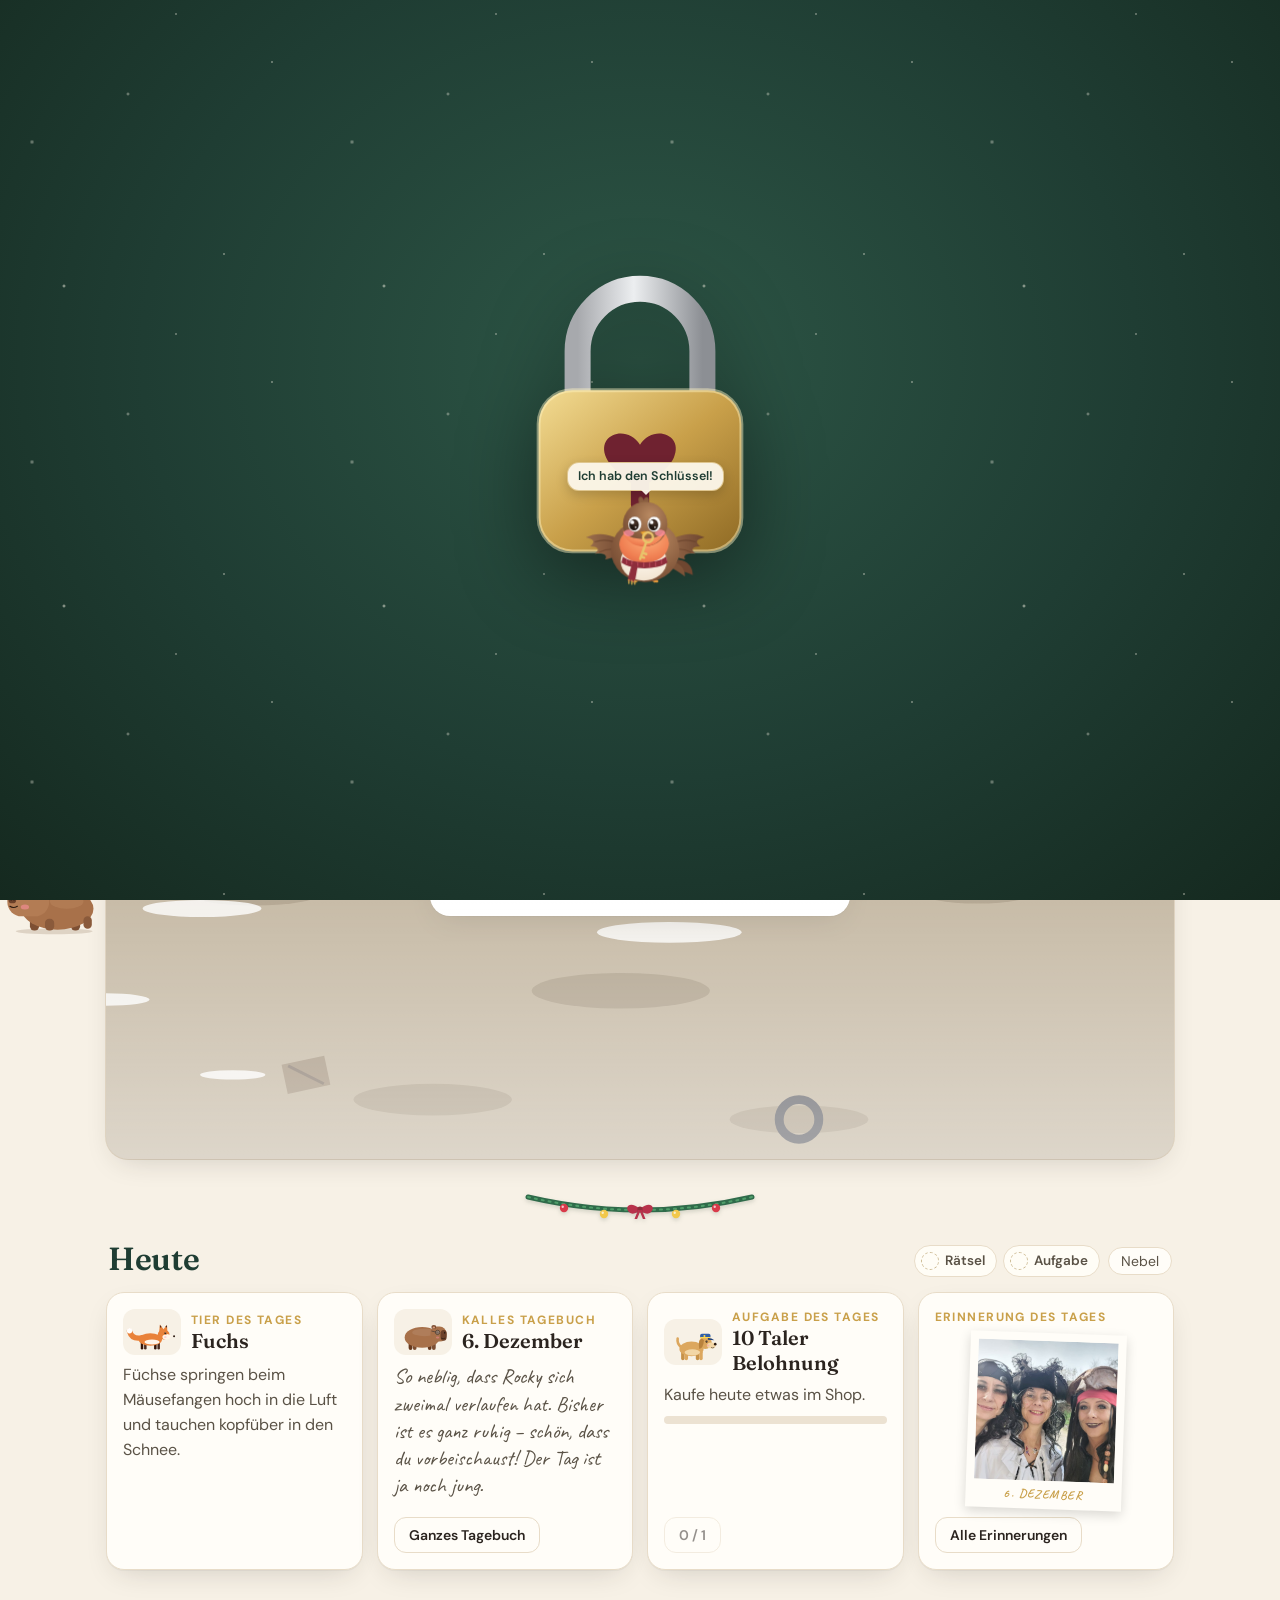
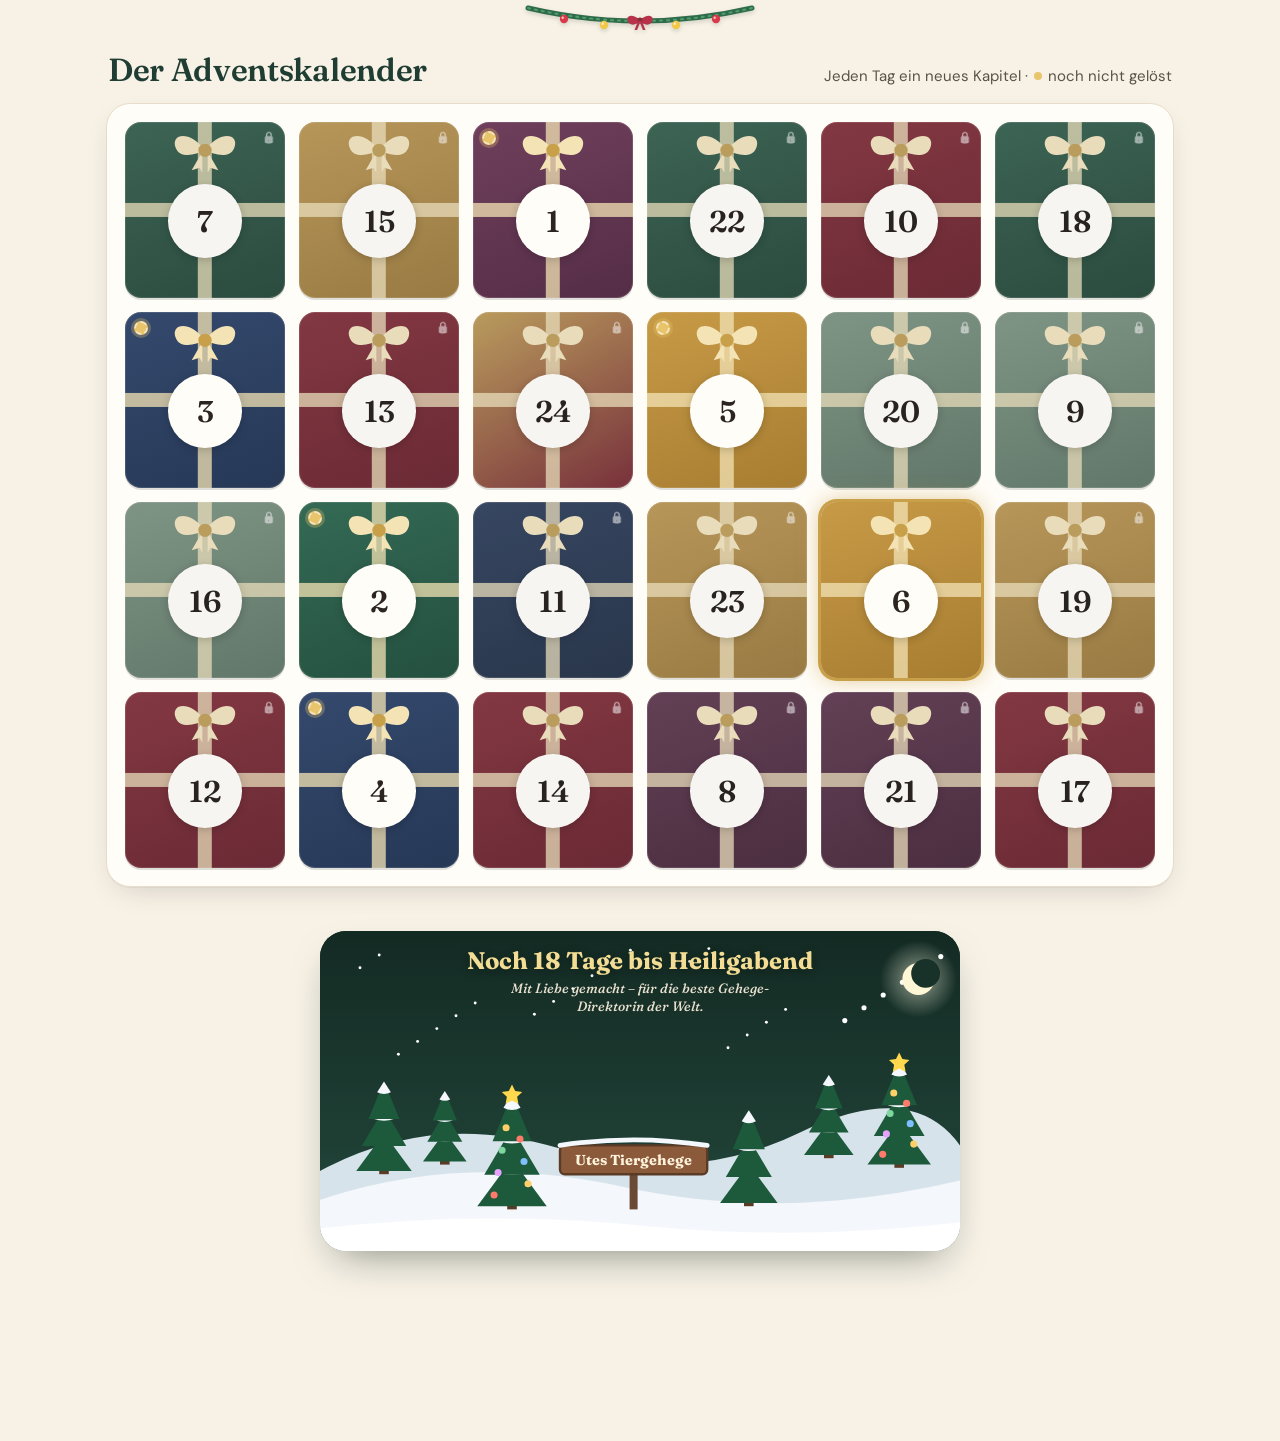
==== commit 448e435e: "Beschriftete Symbole, Abzeichen-Taler automatisch, Nach-oben-Knopf, Himmel nach Tageszeit, funkelnde" ====
--- a/index.html
+++ b/index.html
@@ -9,18 +9,18 @@
   <link rel="icon" href="data:image/svg+xml,<svg xmlns='http://www.w3.org/2000/svg' viewBox='0 0 100 100'><text y='.9em' font-size='90'>🐾</text></svg>">
   <link rel="icon" type="image/png" sizes="32x32" href="icons/icon-32.png">
   <link rel="apple-touch-icon" href="icons/icon-180.png">
-  <link rel="manifest" href="manifest.webmanifest?v=20261127232158">
+  <link rel="manifest" href="manifest.webmanifest?v=20261127233354">
   <meta name="apple-mobile-web-app-title" content="Mamas Gehege">
   <meta name="apple-mobile-web-app-capable" content="yes">
   <meta name="color-scheme" content="light only">
   <link rel="preconnect" href="https://fonts.googleapis.com">
   <link rel="preconnect" href="https://fonts.gstatic.com" crossorigin>
   <link href="https://fonts.googleapis.com/css2?family=Caveat:wght@500;700&family=DM+Sans:opsz,wght@9..40,400;9..40,500;9..40,600;9..40,700&family=Fraunces:ital,opsz,wght@0,9..144,500;0,9..144,600;0,9..144,700;1,9..144,500;1,9..144,600&display=swap" rel="stylesheet">
-  <link rel="stylesheet" href="style.css?v=20261127232158">
+  <link rel="stylesheet" href="style.css?v=20261127233354">
   <script>
     // Neue Version veröffentlicht? Dann sofort laden – auch in der App auf dem Home-Bildschirm.
     (function () {
-      const BUILD = "20261127232158";
+      const BUILD = "20261127233354";
       const BUILD_ = BUILD;
       function check() {
         if (location.protocol === "file:") return;
@@ -36,7 +36,7 @@
       document.addEventListener("visibilitychange", function () { if (!document.hidden) check(); });
     })();
   </script>
-  <script src="test.js?v=20261127232158"></script>
+  <script src="test.js?v=20261127233354"></script>
 </head>
 <body>
   <div id="snow" aria-hidden="true"></div>
@@ -150,19 +150,19 @@
   <div id="toast"></div>
   <div id="fx" aria-hidden="true"></div>
 
-  <script src="munkel.js?v=20261127232158"></script>
-  <script src="munkel-scenes.js?v=20261127232158"></script>
-  <script src="app.js?v=20261127232158"></script>
-  <script src="texts.js?v=20261127232158"></script>
-  <script src="zoo.js?v=20261127232158"></script>
-  <script src="animals.js?v=20261127232158"></script>
-  <script src="photos.js?v=20261127232158"></script>
-  <script src="games.js?v=20261127232158"></script>
-  <script src="extras.js?v=20261127232158"></script>
-  <script src="puzzles.js?v=20261127232158"></script>
-  <script src="backup.js?v=20261127232158"></script>
-  <script src="intro.js?v=20261127232158"></script>
-  <script src="munkel-home.js?v=20261127232158"></script>
+  <script src="munkel.js?v=20261127233354"></script>
+  <script src="munkel-scenes.js?v=20261127233354"></script>
+  <script src="app.js?v=20261127233354"></script>
+  <script src="texts.js?v=20261127233354"></script>
+  <script src="zoo.js?v=20261127233354"></script>
+  <script src="animals.js?v=20261127233354"></script>
+  <script src="photos.js?v=20261127233354"></script>
+  <script src="games.js?v=20261127233354"></script>
+  <script src="extras.js?v=20261127233354"></script>
+  <script src="puzzles.js?v=20261127233354"></script>
+  <script src="backup.js?v=20261127233354"></script>
+  <script src="intro.js?v=20261127233354"></script>
+  <script src="munkel-home.js?v=20261127233354"></script>
   <script>App.start();</script>
 </body>
 </html>
--- a/style.css
+++ b/style.css
@@ -2316,3 +2316,42 @@
 .wf-flake { animation: wfSnow 9s linear infinite; }
 @keyframes wfSnow { from { transform: translate(0, 0); } to { transform: translate(14px, 210px); } }
 @media (prefers-reduced-motion: reduce) { .wf-star, .wf-light, .wf-flake { animation: none; } }
+
+/* ---------- Leiste: Symbole mit Beschriftung ---------- */
+.nav-icons .nav-icon.labeled { display: inline-flex; flex-direction: column; align-items: center; justify-content: center; gap: 1px; height: auto !important; min-height: 40px; padding: 4px 2px 3px; }
+.nav-icons .nav-icon.labeled svg { width: 17px; height: 17px; flex: none; }
+.nav-icons .ni-label { font: 600 9.5px/1.1 "DM Sans", sans-serif; letter-spacing: .01em; color: inherit; opacity: .85; white-space: nowrap; }
+@media (min-width: 761px) { .nav-icons .nav-icon.labeled { width: auto !important; min-width: 52px; padding: 4px 6px 3px; } }
+
+/* ---------- Nach oben ---------- */
+.to-top { position: fixed; right: max(14px, env(safe-area-inset-right)); bottom: max(18px, env(safe-area-inset-bottom)); z-index: 35; width: 44px; height: 44px; border-radius: 50%; border: 1px solid rgba(201, 160, 74, .6); background: rgba(31, 61, 51, .92); color: #f3e3b5; display: grid; place-items: center; box-shadow: 0 8px 20px rgba(20, 40, 30, .35); cursor: pointer; opacity: 0; transform: translateY(12px) scale(.9); pointer-events: none; transition: opacity .25s, transform .25s; }
+.to-top.show { opacity: 1; transform: none; pointer-events: auto; }
+.to-top svg { width: 22px; height: 22px; }
+body.is-busy .to-top { opacity: 0; pointer-events: none; }
+
+/* ---------- Himmel im Kopfbereich nach Tageszeit ---------- */
+.hero-sky { position: absolute; inset: 0; z-index: 0; pointer-events: none; transition: opacity 1s; }
+#hero { transition: background 1.2s; }
+#hero[data-sky="morning"] { background: radial-gradient(700px 300px at 15% 100%, rgba(255, 190, 130, .32), transparent 70%), linear-gradient(180deg, #2a5552 0%, #2f5a4b 60%, #3b6250 100%); }
+#hero[data-sky="day"] { background: radial-gradient(600px 320px at 85% 0%, rgba(255, 236, 170, .3), transparent 65%), linear-gradient(180deg, #2c5c4b 0%, #26503f 100%); }
+#hero[data-sky="evening"] { background: radial-gradient(800px 300px at 50% 110%, rgba(255, 140, 80, .34), transparent 70%), linear-gradient(180deg, #2a2d4a 0%, #36344f 40%, #23453a 100%); }
+#hero[data-sky="night"] { background: radial-gradient(600px 300px at 50% 0%, rgba(120, 150, 220, .16), transparent 70%), linear-gradient(180deg, #0f1d29 0%, #142a2a 55%, #1b362e 100%); }
+.hero-sky .hs-stars { position: absolute; inset: 0; opacity: 0; transition: opacity 1.2s; }
+.hero-sky .hs-stars i { position: absolute; width: 2px; height: 2px; border-radius: 50%; background: #fff; animation: wfTwinkle 3.6s ease-in-out infinite; }
+#hero[data-sky="night"] .hs-stars { opacity: .9; } #hero[data-sky="evening"] .hs-stars { opacity: .35; }
+.hero-sky .hs-moon { position: absolute; left: 54%; top: 34px; width: 26px; height: 26px; border-radius: 50%; box-shadow: inset -7px -2px 0 0 #fff4cf; transform: rotate(-20deg); filter: drop-shadow(0 0 8px rgba(255, 244, 207, .55)); opacity: 0; transition: opacity 1.2s; }
+#hero[data-sky="night"] .hs-moon { opacity: 1; }
+.hero-sky .hs-glow { position: absolute; right: 8%; top: -30px; width: 160px; height: 160px; border-radius: 50%; background: radial-gradient(circle, rgba(255, 238, 180, .45), transparent 65%); opacity: 0; transition: opacity 1.2s; }
+#hero[data-sky="day"] .hs-glow { opacity: 1; } #hero[data-sky="morning"] .hs-glow { opacity: .5; right: auto; left: 6%; top: auto; bottom: -40px; background: radial-gradient(circle, rgba(255, 200, 140, .45), transparent 65%); }
+@media (prefers-reduced-motion: reduce) { .hero-sky .hs-stars i { animation: none; } }
+
+/* ---------- gelöste Türchen funkeln ---------- */
+.door-wrap.sparkle::before { content: ""; position: absolute; inset: 0; z-index: 4; border-radius: 18px; pointer-events: none; background: linear-gradient(115deg, transparent 30%, rgba(255, 250, 220, .75) 48%, transparent 64%); background-size: 260% 100%; animation: doorShine 1.2s ease-out both; }
+.door-wrap.sparkle::after { content: "✦"; position: absolute; right: 12%; top: 10%; z-index: 5; color: #fff6c9; font-size: 18px; text-shadow: 0 0 8px #ffd84d; pointer-events: none; animation: doorStar 1.4s ease-out both; }
+@keyframes doorShine { from { background-position: 130% 0; } to { background-position: -40% 0; } }
+@keyframes doorStar { 0% { opacity: 0; transform: scale(.3) rotate(0); } 35% { opacity: 1; transform: scale(1.2) rotate(40deg); } 100% { opacity: 0; transform: scale(.6) rotate(90deg); } }
+@media (prefers-reduced-motion: reduce) { .door-wrap.sparkle::before, .door-wrap.sparkle::after { animation: none; display: none; } }
+
+/* ---------- Tannengirlanden zwischen den Abschnitten ---------- */
+.garland { display: flex; justify-content: center; margin: 30px 0 -14px; pointer-events: none; }
+.garland svg { width: min(240px, 66vw); height: auto; filter: drop-shadow(0 2px 2px rgba(40, 60, 40, .18)); }
